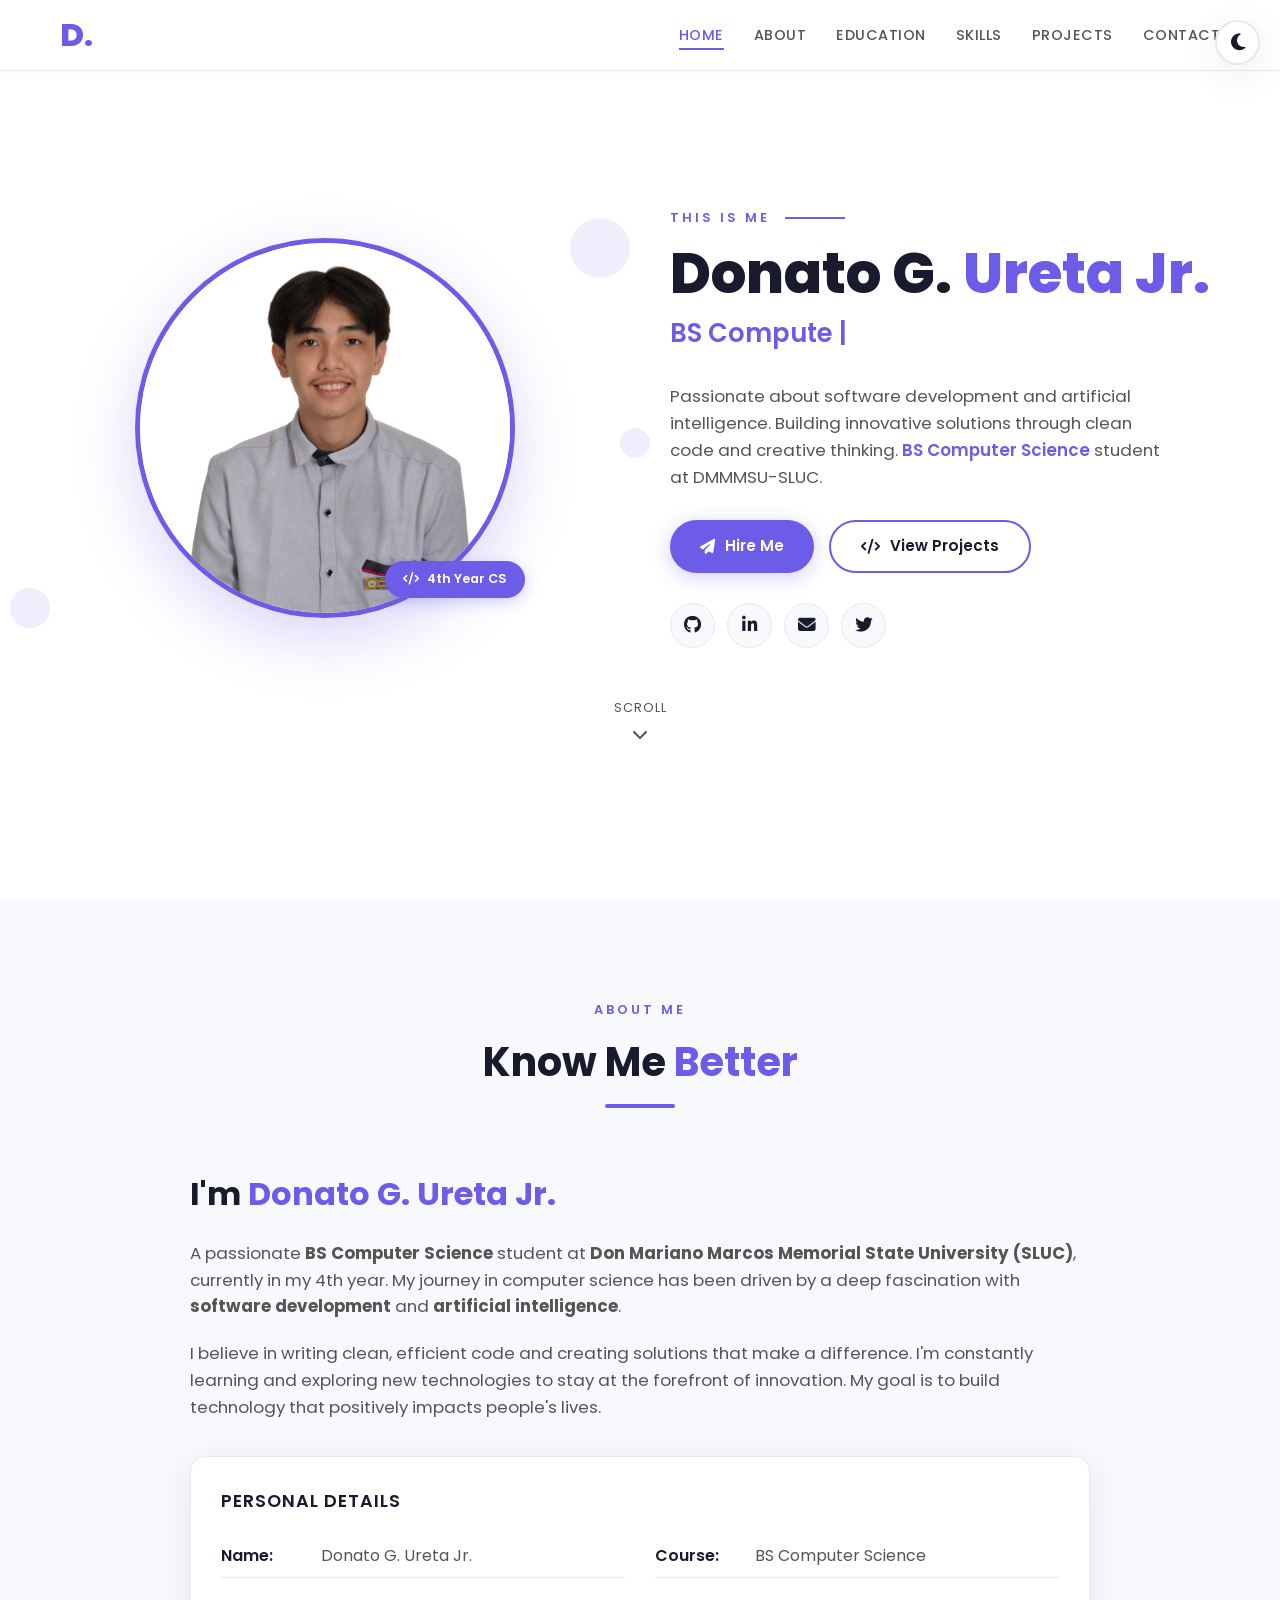
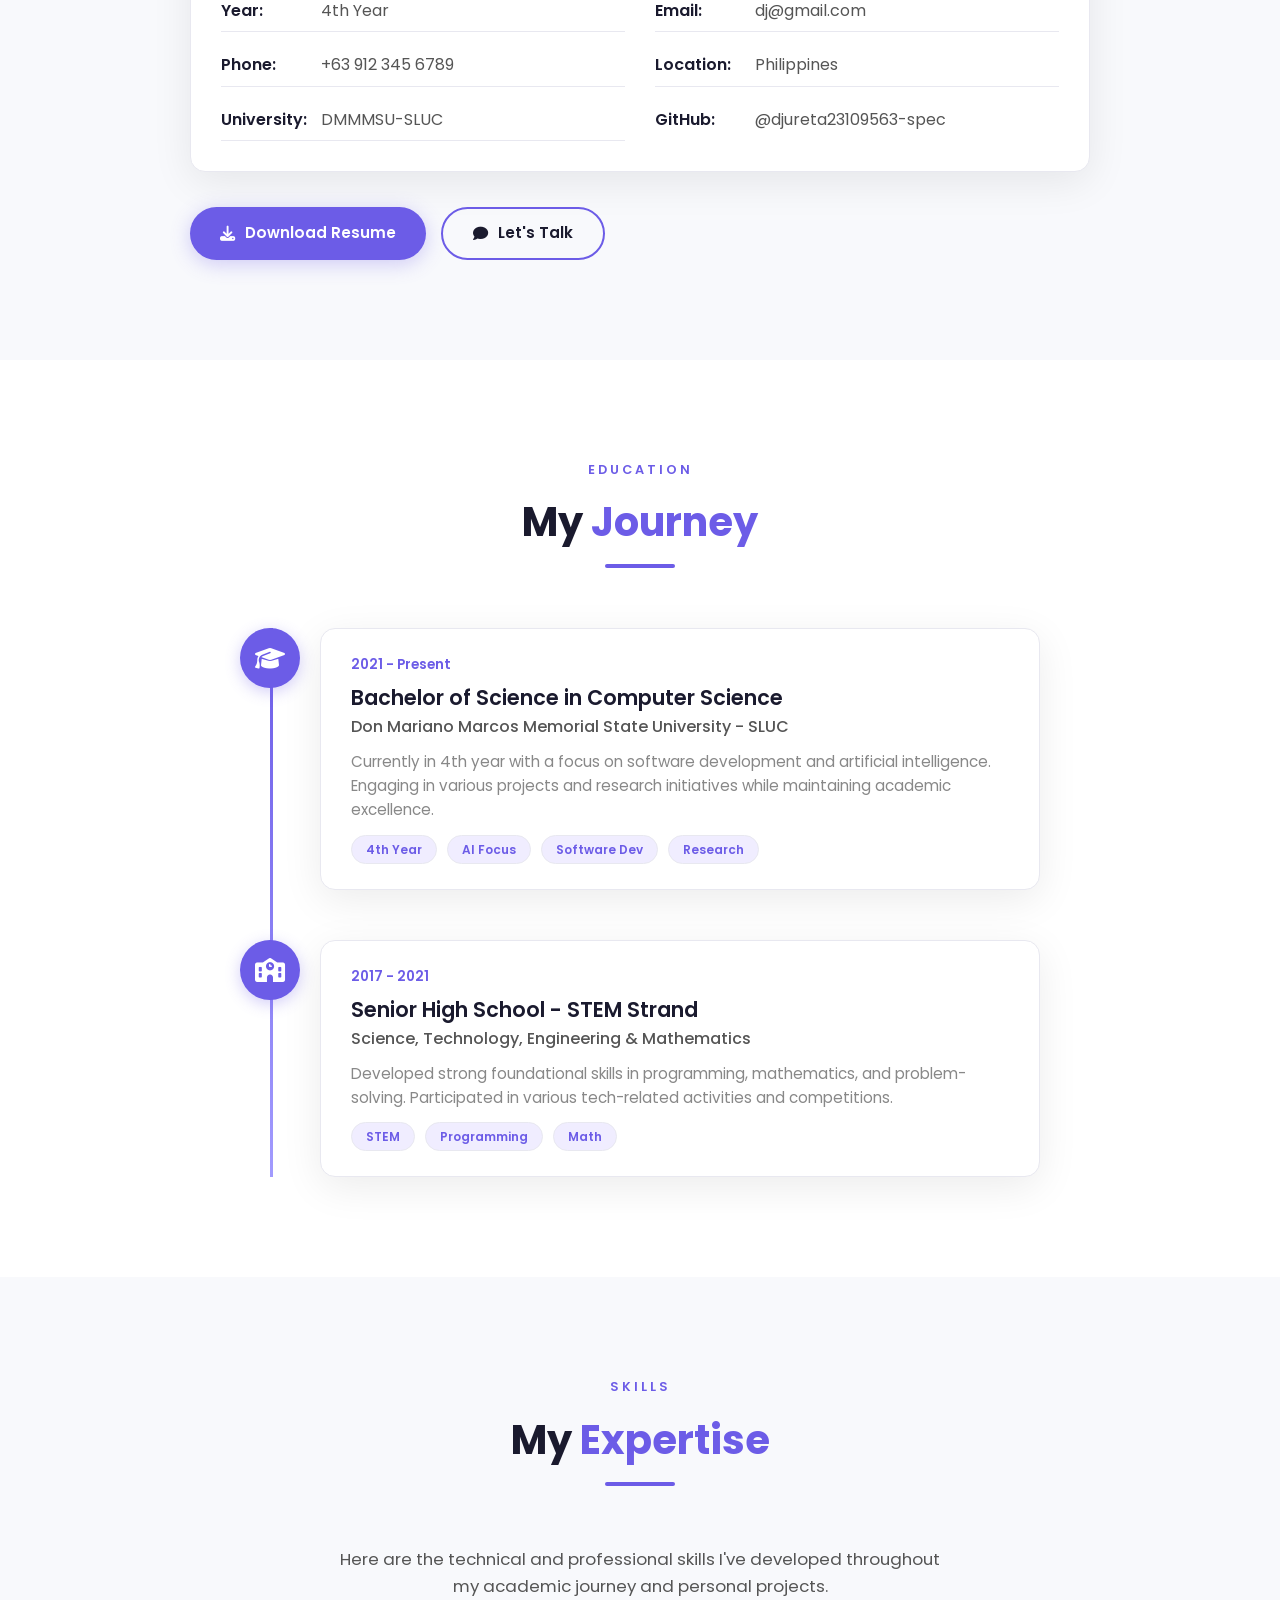
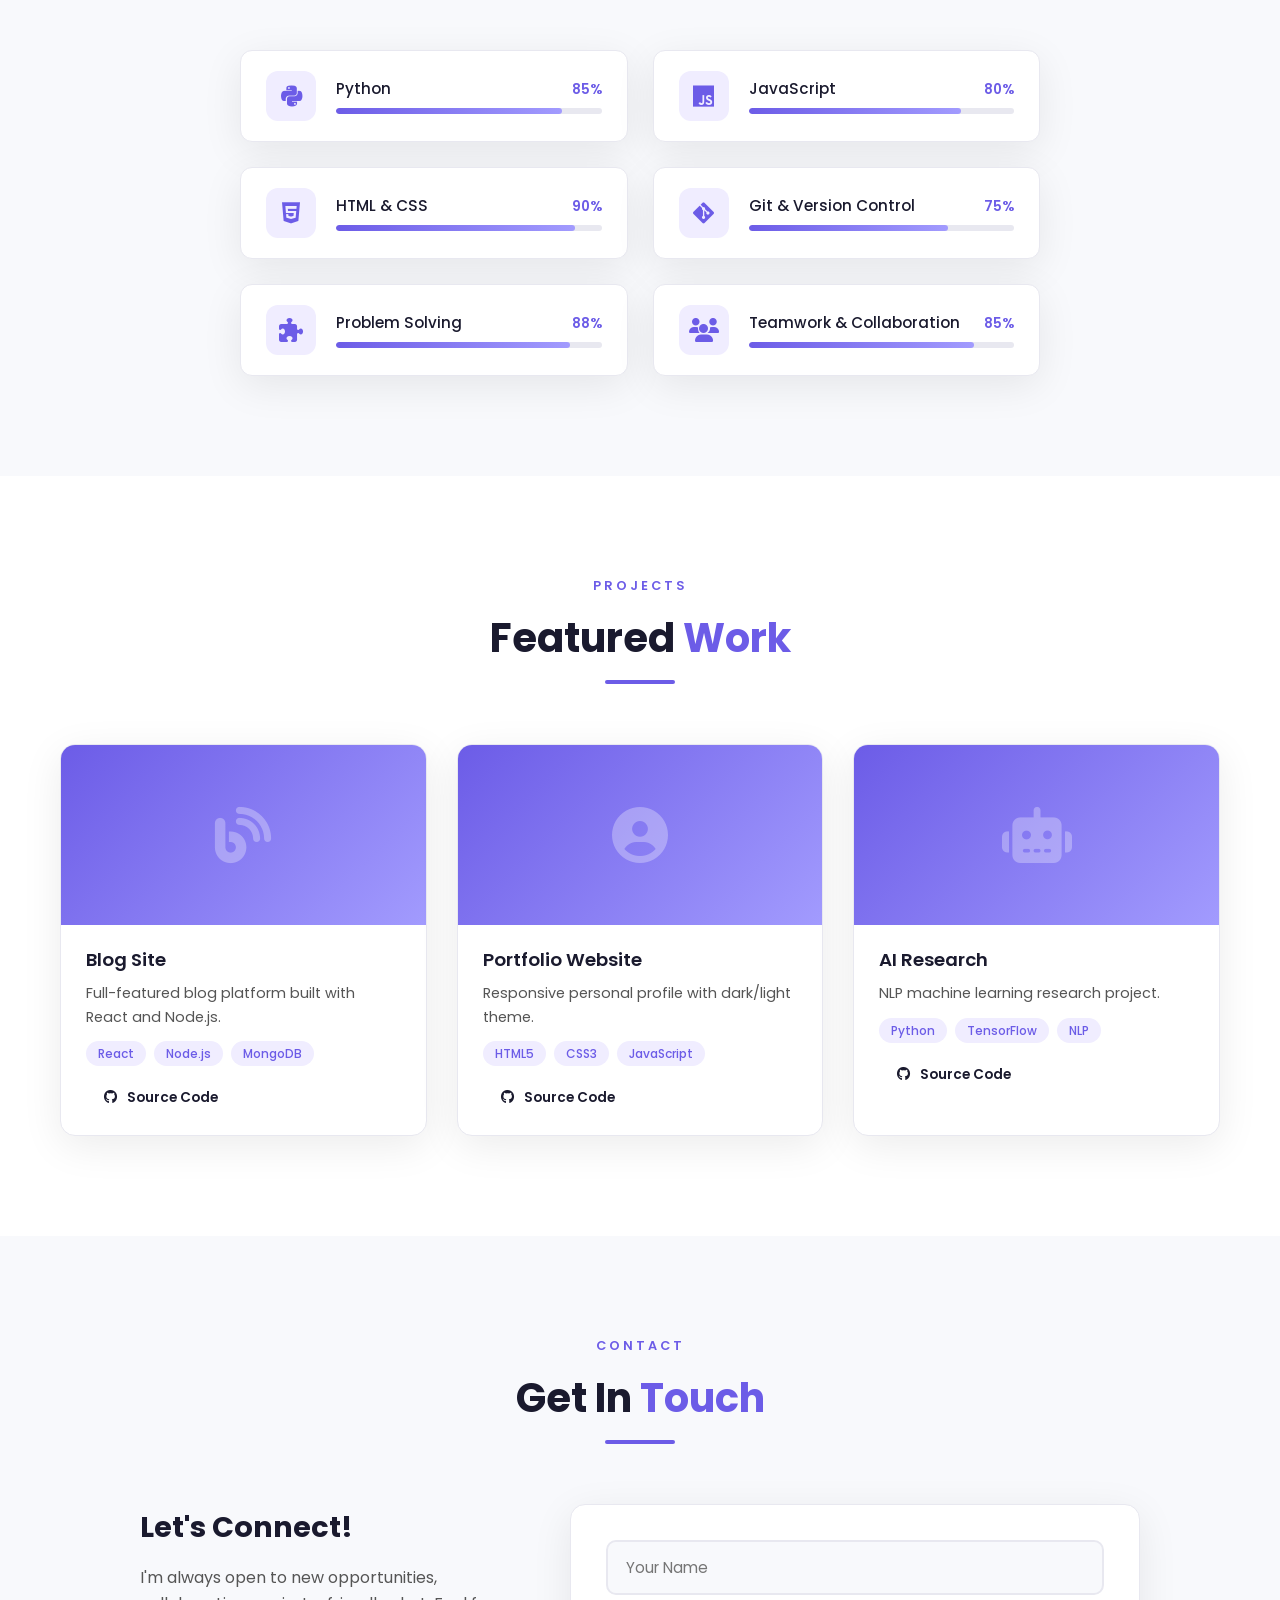
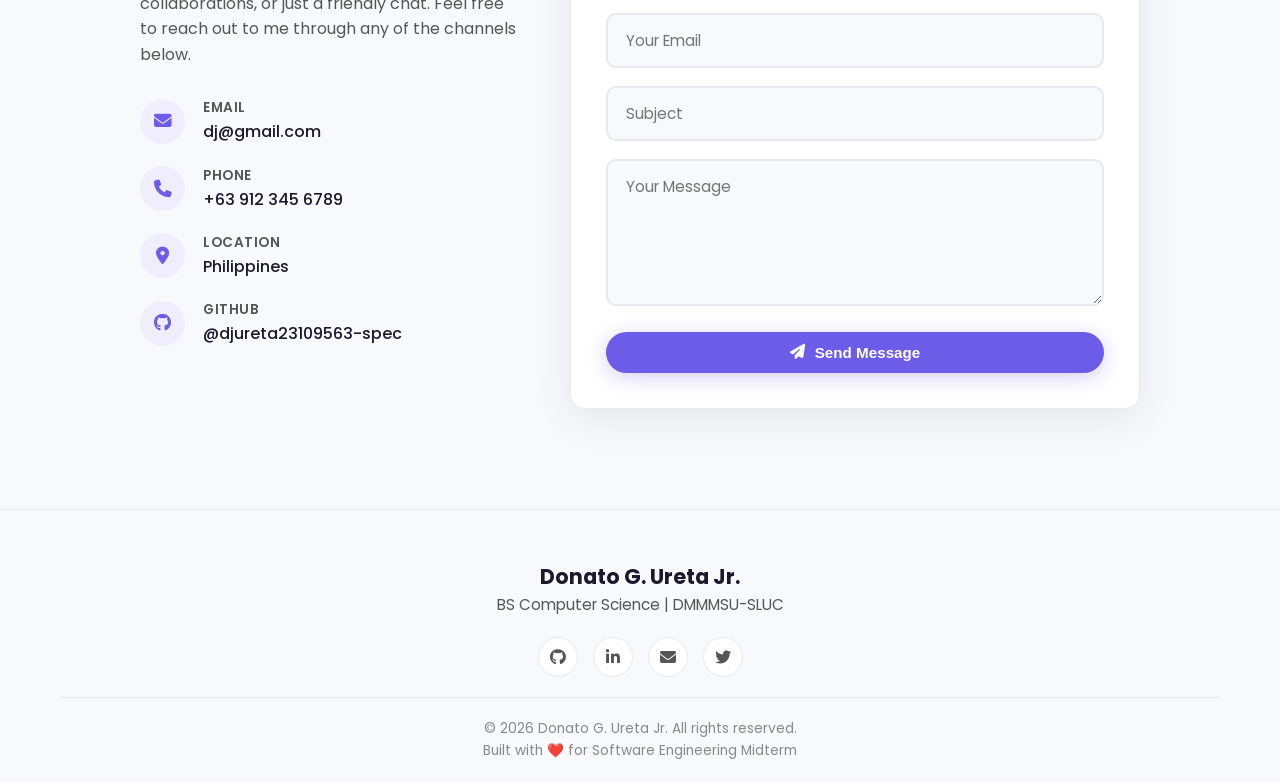
==== index.html @ 5eb3ca49 "Complete personal profile website with all files" ====
<!DOCTYPE html>
<html lang="en">
<head>
    <meta charset="UTF-8" />
    <meta name="viewport" content="width=device-width, initial-scale=1.0" />
    <title>Donato G. Ureta Jr. | Portfolio</title>
    
    <!-- Google Fonts -->
    <link href="https://fonts.googleapis.com/css2?family=Poppins:wght@300;400;500;600;700;800;900&family=Inter:wght@400;500;600;700&display=swap" rel="stylesheet" />
    
    <!-- Font Awesome Icons -->
    <link rel="stylesheet" href="https://cdnjs.cloudflare.com/ajax/libs/font-awesome/6.4.0/css/all.min.css" />
    
    <!-- Custom CSS -->
    <link rel="stylesheet" href="css/style.css" />
</head>
<body>
    <!-- ========== Theme Toggle ========== -->
    <div class="theme-toggle" id="themeToggle" aria-label="Toggle Theme">
        <i class="fas fa-moon"></i>
    </div>

    <!-- ========== Navigation ========== -->
    <nav class="navbar" id="navbar">
        <div class="nav-container">
            <div class="nav-logo">
                <a href="#home">D<span>.</span></a>
            </div>
            <ul class="nav-menu" id="navMenu">
                <li><a href="#home" class="nav-link active">Home</a></li>
                <li><a href="#about" class="nav-link">About</a></li>
                <li><a href="#education" class="nav-link">Education</a></li>
                <li><a href="#skills" class="nav-link">Skills</a></li>
                <li><a href="#projects" class="nav-link">Projects</a></li>
                <li><a href="#contact" class="nav-link">Contact</a></li>
            </ul>
            <div class="hamburger" id="hamburger">
                <span></span>
                <span></span>
                <span></span>
            </div>
        </div>
    </nav>

    <!-- ========== HOME SECTION ========== -->
    <section id="home" class="home">
        <div class="home-container">
            <div class="home-content">
                <!-- Left Side - Image -->
                <div class="home-image-wrapper">
                    <div class="home-image">
                        <div class="image-frame">
                            <div class="image-border">
                                <img src="images/profile-placeholder.jpg" alt="Donato G. Ureta Jr." />
                            </div>
                            <div class="image-badge">
                                <i class="fas fa-code"></i> 4th Year CS
                            </div>
                        </div>
                        <div class="floating-shapes">
                            <span class="shape shape-1"></span>
                            <span class="shape shape-2"></span>
                            <span class="shape shape-3"></span>
                        </div>
                    </div>
                </div>

                <!-- Right Side - Content -->
                <div class="home-text">
                    <div class="home-greeting">
                        <span class="greeting-label">THIS IS ME</span>
                        <span class="greeting-line"></span>
                    </div>
                    <h1 class="home-name">Donato G. <span>Ureta Jr.</span></h1>
                    <div class="home-title-wrapper">
                        <h2 class="home-title">
                            <span class="typed-text" id="typedText"></span>
                            <span class="cursor">|</span>
                        </h2>
                    </div>
                    <p class="home-description">
                        Passionate about software development and artificial intelligence. 
                        Building innovative solutions through clean code and creative thinking.
                        <span class="highlight-text">BS Computer Science</span> student at DMMMSU-SLUC.
                    </p>
                    <div class="home-buttons">
                        <a href="#contact" class="btn btn-primary">
                            <i class="fas fa-paper-plane"></i> Hire Me
                        </a>
                        <a href="#projects" class="btn btn-secondary">
                            <i class="fas fa-code"></i> View Projects
                        </a>
                    </div>
                    <div class="home-social">
                        <a href="https://github.com/djureta23109563-spec" target="_blank" class="social-link" aria-label="GitHub">
                            <i class="fab fa-github"></i>
                        </a>
                        <a href="https://github.com/djureta23109563-spec/react-blog" target="_blank" class="social-link" aria-label="LinkedIn">
                            <i class="fab fa-linkedin-in"></i>
                        </a>
                        <a href="mailto:dj@gmail.com" class="social-link" aria-label="Email">
                            <i class="fas fa-envelope"></i>
                        </a>
                        <a href="#" class="social-link" aria-label="Twitter">
                            <i class="fab fa-twitter"></i>
                        </a>
                    </div>
                </div>
            </div>
        </div>
        <div class="home-scroll">
            <a href="#about" class="scroll-down">
                <span>Scroll</span>
                <i class="fas fa-chevron-down"></i>
            </a>
        </div>
    </section>

    <!-- ========== ABOUT SECTION ========== -->
    <section id="about" class="about">
        <div class="container">
            <div class="section-header">
                <span class="section-subtitle">ABOUT ME</span>
                <h2 class="section-title">Know Me <span>Better</span></h2>
                <div class="section-line"></div>
            </div>
            <div class="about-content">
                <div class="about-text">
                    <h3>I'm <span>Donato G. Ureta Jr.</span></h3>
                    <p>
                        A passionate <strong>BS Computer Science</strong> student at 
                        <strong>Don Mariano Marcos Memorial State University (SLUC)</strong>, 
                        currently in my 4th year. My journey in computer science has been driven 
                        by a deep fascination with <strong>software development</strong> and 
                        <strong>artificial intelligence</strong>.
                    </p>
                    <p>
                        I believe in writing clean, efficient code and creating solutions that 
                        make a difference. I'm constantly learning and exploring new technologies 
                        to stay at the forefront of innovation. My goal is to build technology 
                        that positively impacts people's lives.
                    </p>
                    
                    <div class="about-details">
                        <h4>Personal Details</h4>
                        <div class="details-grid">
                            <div class="detail-item">
                                <span class="detail-label">Name:</span>
                                <span class="detail-value">Donato G. Ureta Jr.</span>
                            </div>
                            <div class="detail-item">
                                <span class="detail-label">Course:</span>
                                <span class="detail-value">BS Computer Science</span>
                            </div>
                            <div class="detail-item">
                                <span class="detail-label">Year:</span>
                                <span class="detail-value">4th Year</span>
                            </div>
                            <div class="detail-item">
                                <span class="detail-label">Email:</span>
                                <span class="detail-value">dj@gmail.com</span>
                            </div>
                            <div class="detail-item">
                                <span class="detail-label">Phone:</span>
                                <span class="detail-value">+63 912 345 6789</span>
                            </div>
                            <div class="detail-item">
                                <span class="detail-label">Location:</span>
                                <span class="detail-value">Philippines</span>
                            </div>
                            <div class="detail-item">
                                <span class="detail-label">University:</span>
                                <span class="detail-value">DMMMSU-SLUC</span>
                            </div>
                            <div class="detail-item">
                                <span class="detail-label">GitHub:</span>
                                <span class="detail-value">@djureta23109563-spec</span>
                            </div>
                        </div>
                    </div>
                    
                    <div class="about-cta">
                        <a href="#" class="btn btn-primary" download>
                            <i class="fas fa-download"></i> Download Resume
                        </a>
                        <a href="#contact" class="btn btn-secondary">
                            <i class="fas fa-comment"></i> Let's Talk
                        </a>
                    </div>
                </div>
            </div>
        </div>
    </section>

    <!-- ========== EDUCATION SECTION ========== -->
    <section id="education" class="education">
        <div class="container">
            <div class="section-header">
                <span class="section-subtitle">EDUCATION</span>
                <h2 class="section-title">My <span>Journey</span></h2>
                <div class="section-line"></div>
            </div>
            <div class="education-timeline">
                <div class="timeline-item">
                    <div class="timeline-icon">
                        <i class="fas fa-graduation-cap"></i>
                    </div>
                    <div class="timeline-content">
                        <div class="timeline-date">2021 - Present</div>
                        <h3>Bachelor of Science in Computer Science</h3>
                        <h4>Don Mariano Marcos Memorial State University - SLUC</h4>
                        <p>
                            Currently in 4th year with a focus on software development and 
                            artificial intelligence. Engaging in various projects and research 
                            initiatives while maintaining academic excellence.
                        </p>
                        <div class="timeline-tags">
                            <span class="tag">4th Year</span>
                            <span class="tag">AI Focus</span>
                            <span class="tag">Software Dev</span>
                            <span class="tag">Research</span>
                        </div>
                    </div>
                </div>
                <div class="timeline-item">
                    <div class="timeline-icon">
                        <i class="fas fa-school"></i>
                    </div>
                    <div class="timeline-content">
                        <div class="timeline-date">2017 - 2021</div>
                        <h3>Senior High School - STEM Strand</h3>
                        <h4>Science, Technology, Engineering & Mathematics</h4>
                        <p>
                            Developed strong foundational skills in programming, mathematics, 
                            and problem-solving. Participated in various tech-related activities 
                            and competitions.
                        </p>
                        <div class="timeline-tags">
                            <span class="tag">STEM</span>
                            <span class="tag">Programming</span>
                            <span class="tag">Math</span>
                        </div>
                    </div>
                </div>
            </div>
        </div>
    </section>

    <!-- ========== SKILLS SECTION ========== -->
    <section id="skills" class="skills">
        <div class="container">
            <div class="section-header">
                <span class="section-subtitle">SKILLS</span>
                <h2 class="section-title">My <span>Expertise</span></h2>
                <div class="section-line"></div>
            </div>
            <div class="skills-content">
                <div class="skills-text">
                    <p>
                        Here are the technical and professional skills I've developed 
                        throughout my academic journey and personal projects.
                    </p>
                </div>
                <div class="skills-grid">
                    <div class="skill-card">
                        <div class="skill-icon"><i class="fab fa-python"></i></div>
                        <div class="skill-info">
                            <div class="skill-header">
                                <h4>Python</h4>
                                <span class="skill-percent">85%</span>
                            </div>
                            <div class="skill-bar"><div class="skill-progress" data-width="85"></div></div>
                        </div>
                    </div>
                    <div class="skill-card">
                        <div class="skill-icon"><i class="fab fa-js"></i></div>
                        <div class="skill-info">
                            <div class="skill-header">
                                <h4>JavaScript</h4>
                                <span class="skill-percent">80%</span>
                            </div>
                            <div class="skill-bar"><div class="skill-progress" data-width="80"></div></div>
                        </div>
                    </div>
                    <div class="skill-card">
                        <div class="skill-icon"><i class="fab fa-html5"></i></div>
                        <div class="skill-info">
                            <div class="skill-header">
                                <h4>HTML & CSS</h4>
                                <span class="skill-percent">90%</span>
                            </div>
                            <div class="skill-bar"><div class="skill-progress" data-width="90"></div></div>
                        </div>
                    </div>
                    <div class="skill-card">
                        <div class="skill-icon"><i class="fab fa-git-alt"></i></div>
                        <div class="skill-info">
                            <div class="skill-header">
                                <h4>Git & Version Control</h4>
                                <span class="skill-percent">75%</span>
                            </div>
                            <div class="skill-bar"><div class="skill-progress" data-width="75"></div></div>
                        </div>
                    </div>
                    <div class="skill-card">
                        <div class="skill-icon"><i class="fas fa-puzzle-piece"></i></div>
                        <div class="skill-info">
                            <div class="skill-header">
                                <h4>Problem Solving</h4>
                                <span class="skill-percent">88%</span>
                            </div>
                            <div class="skill-bar"><div class="skill-progress" data-width="88"></div></div>
                        </div>
                    </div>
                    <div class="skill-card">
                        <div class="skill-icon"><i class="fas fa-users"></i></div>
                        <div class="skill-info">
                            <div class="skill-header">
                                <h4>Teamwork & Collaboration</h4>
                                <span class="skill-percent">85%</span>
                            </div>
                            <div class="skill-bar"><div class="skill-progress" data-width="85"></div></div>
                        </div>
                    </div>
                </div>
            </div>
        </div>
    </section>

    <!-- ========== PROJECTS SECTION ========== -->
    <section id="projects" class="projects">
        <div class="container">
            <div class="section-header">
                <span class="section-subtitle">PROJECTS</span>
                <h2 class="section-title">Featured <span>Work</span></h2>
                <div class="section-line"></div>
            </div>
            <div class="projects-grid">
                <div class="project-card">
                    <div class="project-image">
                        <i class="fas fa-blog"></i>
                        <div class="project-overlay">
                            <a href="https://github.com/djureta23109563-spec/react-blog" target="_blank" class="project-link">
                                <i class="fas fa-external-link-alt"></i>
                            </a>
                        </div>
                    </div>
                    <div class="project-content">
                        <h3>Blog Site</h3>
                        <p>Full-featured blog platform built with React and Node.js.</p>
                        <div class="project-tech">
                            <span>React</span><span>Node.js</span><span>MongoDB</span>
                        </div>
                        <a href="https://github.com/djureta23109563-spec/react-blog" target="_blank" class="btn btn-small">
                            <i class="fab fa-github"></i> Source Code
                        </a>
                    </div>
                </div>

                <div class="project-card">
                    <div class="project-image">
                        <i class="fas fa-user-circle"></i>
                        <div class="project-overlay">
                            <a href="#" class="project-link"><i class="fas fa-external-link-alt"></i></a>
                        </div>
                    </div>
                    <div class="project-content">
                        <h3>Portfolio Website</h3>
                        <p>Responsive personal profile with dark/light theme.</p>
                        <div class="project-tech">
                            <span>HTML5</span><span>CSS3</span><span>JavaScript</span>
                        </div>
                        <a href="#" class="btn btn-small">
                            <i class="fab fa-github"></i> Source Code
                        </a>
                    </div>
                </div>

                <div class="project-card">
                    <div class="project-image">
                        <i class="fas fa-robot"></i>
                        <div class="project-overlay">
                            <a href="#" class="project-link"><i class="fas fa-external-link-alt"></i></a>
                        </div>
                    </div>
                    <div class="project-content">
                        <h3>AI Research</h3>
                        <p>NLP machine learning research project.</p>
                        <div class="project-tech">
                            <span>Python</span><span>TensorFlow</span><span>NLP</span>
                        </div>
                        <a href="#" class="btn btn-small">
                            <i class="fab fa-github"></i> Source Code
                        </a>
                    </div>
                </div>
            </div>
        </div>
    </section>

    <!-- ========== CONTACT SECTION ========== -->
    <section id="contact" class="contact">
        <div class="container">
            <div class="section-header">
                <span class="section-subtitle">CONTACT</span>
                <h2 class="section-title">Get In <span>Touch</span></h2>
                <div class="section-line"></div>
            </div>
            <div class="contact-content">
                <div class="contact-info">
                    <h3>Let's Connect!</h3>
                    <p>
                        I'm always open to new opportunities, collaborations, or 
                        just a friendly chat. Feel free to reach out to me through 
                        any of the channels below.
                    </p>
                    <div class="contact-details">
                        <div class="contact-item">
                            <div class="contact-icon"><i class="fas fa-envelope"></i></div>
                            <div>
                                <h4>Email</h4>
                                <a href="mailto:dj@gmail.com">dj@gmail.com</a>
                            </div>
                        </div>
                        <div class="contact-item">
                            <div class="contact-icon"><i class="fas fa-phone"></i></div>
                            <div>
                                <h4>Phone</h4>
                                <a href="tel:+639123456789">+63 912 345 6789</a>
                            </div>
                        </div>
                        <div class="contact-item">
                            <div class="contact-icon"><i class="fas fa-map-marker-alt"></i></div>
                            <div>
                                <h4>Location</h4>
                                <span>Philippines</span>
                            </div>
                        </div>
                        <div class="contact-item">
                            <div class="contact-icon"><i class="fab fa-github"></i></div>
                            <div>
                                <h4>GitHub</h4>
                                <a href="https://github.com/djureta23109563-spec" target="_blank">@djureta23109563-spec</a>
                            </div>
                        </div>
                    </div>
                </div>
                <div class="contact-form-wrapper">
                    <form id="contactForm" class="contact-form">
                        <div class="form-group">
                            <input type="text" id="name" placeholder="Your Name" required />
                            <span class="error-message" id="nameError"></span>
                        </div>
                        <div class="form-group">
                            <input type="email" id="email" placeholder="Your Email" required />
                            <span class="error-message" id="emailError"></span>
                        </div>
                        <div class="form-group">
                            <input type="text" id="subject" placeholder="Subject" required />
                            <span class="error-message" id="subjectError"></span>
                        </div>
                        <div class="form-group">
                            <textarea id="message" rows="5" placeholder="Your Message" required></textarea>
                            <span class="error-message" id="messageError"></span>
                        </div>
                        <button type="submit" class="btn btn-primary btn-submit">
                            <i class="fas fa-paper-plane"></i> Send Message
                        </button>
                    </form>
                </div>
            </div>
        </div>
    </section>

    <!-- ========== FOOTER ========== -->
    <footer class="footer">
        <div class="container">
            <div class="footer-content">
                <div class="footer-text">
                    <h3>Donato G. Ureta Jr.</h3>
                    <p>BS Computer Science | DMMMSU-SLUC</p>
                </div>
                <div class="footer-social">
                    <a href="https://github.com/djureta23109563-spec" target="_blank"><i class="fab fa-github"></i></a>
                    <a href="https://github.com/djureta23109563-spec/react-blog" target="_blank"><i class="fab fa-linkedin-in"></i></a>
                    <a href="mailto:dj@gmail.com"><i class="fas fa-envelope"></i></a>
                    <a href="#"><i class="fab fa-twitter"></i></a>
                </div>
                <div class="footer-bottom">
                    <p>&copy; 2026 Donato G. Ureta Jr. All rights reserved.</p>
                    <p>Built with ❤️ for Software Engineering Midterm</p>
                </div>
            </div>
        </div>
    </footer>

    <!-- Custom JavaScript -->
    <script src="js/script.js"></script>
</body>
</html>
---- css/style.css ----
/* ===== IMPORTS & RESETS ===== */
@import url('https://fonts.googleapis.com/css2?family=Poppins:wght@300;400;500;600;700;800;900&family=Inter:wght@400;500;600;700&display=swap');

* {
    margin: 0;
    padding: 0;
    box-sizing: border-box;
    scroll-behavior: smooth;
}

:root {
    /* Light Theme */
    --bg-primary: #ffffff;
    --bg-secondary: #f8f9fc;
    --bg-card: #ffffff;
    --text-primary: #1a1a2e;
    --text-secondary: #555555;
    --text-muted: #888888;
    --accent-color: #6c5ce7;
    --accent-hover: #5a4bd1;
    --accent-light: #f0edff;
    --shadow: 0 10px 40px rgba(0, 0, 0, 0.08);
    --shadow-hover: 0 20px 60px rgba(0, 0, 0, 0.12);
    --border-color: #e8e8f0;
    --nav-bg: rgba(255, 255, 255, 0.97);
    --gradient-start: #6c5ce7;
    --gradient-end: #a29bfe;
}

[data-theme="dark"] {
    --bg-primary: #0a0a1a;
    --bg-secondary: #12122a;
    --bg-card: #1a1a3e;
    --text-primary: #e8e8f0;
    --text-secondary: #b0b0c0;
    --text-muted: #8888aa;
    --accent-light: #1a1a4a;
    --shadow: 0 10px 40px rgba(0, 0, 0, 0.4);
    --shadow-hover: 0 20px 60px rgba(0, 0, 0, 0.5);
    --border-color: #2a2a4a;
    --nav-bg: rgba(10, 10, 26, 0.97);
}

/* ===== SCROLLBAR ===== */
::-webkit-scrollbar { width: 10px; }
::-webkit-scrollbar-track { background: var(--bg-secondary); }
::-webkit-scrollbar-thumb { background: var(--accent-color); border-radius: 5px; }
::-webkit-scrollbar-thumb:hover { background: var(--accent-hover); }

/* ===== BASE ===== */
html { font-size: 16px; }

body {
    font-family: 'Poppins', sans-serif;
    background: var(--bg-primary);
    color: var(--text-primary);
    line-height: 1.6;
    transition: background 0.3s ease, color 0.3s ease;
    overflow-x: hidden;
}

a { text-decoration: none; color: inherit; }
ul { list-style: none; }

.container {
    max-width: 1200px;
    margin: 0 auto;
    padding: 0 20px;
}

/* ===== THEME TOGGLE ===== */
.theme-toggle {
    position: fixed;
    top: 20px;
    right: 20px;
    z-index: 1000;
    background: var(--bg-card);
    color: var(--text-primary);
    width: 45px;
    height: 45px;
    border-radius: 50%;
    display: flex;
    align-items: center;
    justify-content: center;
    cursor: pointer;
    box-shadow: var(--shadow);
    font-size: 1.2rem;
    border: 2px solid var(--border-color);
    transition: all 0.3s ease;
}
.theme-toggle:hover { transform: rotate(30deg) scale(1.1); }

/* ===== BUTTONS ===== */
.btn {
    display: inline-flex;
    align-items: center;
    gap: 10px;
    padding: 12px 30px;
    border-radius: 50px;
    font-weight: 600;
    transition: all 0.3s ease;
    cursor: pointer;
    border: none;
    font-size: 0.95rem;
}

.btn-primary {
    background: var(--accent-color);
    color: #fff;
    box-shadow: 0 4px 20px rgba(108, 92, 231, 0.3);
}
.btn-primary:hover {
    background: var(--accent-hover);
    transform: translateY(-3px);
    box-shadow: 0 8px 30px rgba(108, 92, 231, 0.4);
}

.btn-secondary {
    background: transparent;
    color: var(--text-primary);
    border: 2px solid var(--accent-color);
}
.btn-secondary:hover {
    background: var(--accent-color);
    color: #fff;
    transform: translateY(-3px);
}

.btn-small { padding: 6px 18px; font-size: 0.85rem; }
.btn-submit { width: 100%; justify-content: center; }

/* ===== NAVIGATION ===== */
.navbar {
    position: fixed;
    top: 0;
    left: 0;
    width: 100%;
    z-index: 999;
    background: var(--nav-bg);
    backdrop-filter: blur(10px);
    border-bottom: 1px solid var(--border-color);
    transition: all 0.3s ease;
}

.nav-container {
    max-width: 1200px;
    margin: 0 auto;
    padding: 0 20px;
    display: flex;
    justify-content: space-between;
    align-items: center;
    height: 70px;
}

.nav-logo a {
    font-size: 2rem;
    font-weight: 800;
    color: var(--accent-color);
}
.nav-logo a span { color: var(--accent-color); }

.nav-menu {
    display: flex;
    gap: 30px;
    align-items: center;
}

.nav-link {
    font-size: 0.9rem;
    font-weight: 500;
    color: var(--text-secondary);
    transition: all 0.3s ease;
    position: relative;
    text-transform: uppercase;
    letter-spacing: 0.5px;
}
.nav-link::after {
    content: '';
    position: absolute;
    bottom: -5px;
    left: 0;
    width: 0;
    height: 2px;
    background: var(--accent-color);
    transition: width 0.3s ease;
}
.nav-link:hover { color: var(--accent-color); }
.nav-link:hover::after { width: 100%; }
.nav-link.active { color: var(--accent-color); }
.nav-link.active::after { width: 100%; }

.hamburger {
    display: none;
    flex-direction: column;
    gap: 5px;
    cursor: pointer;
}
.hamburger span {
    width: 25px;
    height: 3px;
    background: var(--text-primary);
    border-radius: 3px;
    transition: all 0.3s ease;
}
.hamburger.active span:nth-child(1) { transform: rotate(45deg) translate(5px, 5px); }
.hamburger.active span:nth-child(2) { opacity: 0; }
.hamburger.active span:nth-child(3) { transform: rotate(-45deg) translate(5px, -5px); }

/* ===== HOME SECTION ===== */
.home {
    min-height: 100vh;
    display: flex;
    flex-direction: column;
    justify-content: center;
    align-items: center;
    padding: 100px 20px 50px;
    background: var(--bg-primary);
    position: relative;
}

.home-container {
    max-width: 1200px;
    width: 100%;
}

.home-content {
    display: grid;
    grid-template-columns: 1fr 1fr;
    gap: 60px;
    align-items: center;
}

/* Home Image */
.home-image-wrapper {
    display: flex;
    justify-content: center;
    align-items: center;
    position: relative;
}

.image-frame {
    position: relative;
    width: 380px;
    height: 380px;
}

.image-border {
    width: 100%;
    height: 100%;
    border-radius: 50%;
    overflow: hidden;
    border: 5px solid var(--accent-color);
    box-shadow: 0 20px 60px rgba(108, 92, 231, 0.25);
    position: relative;
}
.image-border img {
    width: 100%;
    height: 100%;
    object-fit: cover;
}

.image-badge {
    position: absolute;
    bottom: 20px;
    right: -10px;
    background: var(--accent-color);
    color: #fff;
    padding: 8px 18px;
    border-radius: 50px;
    font-size: 0.8rem;
    font-weight: 600;
    box-shadow: 0 4px 15px rgba(108, 92, 231, 0.3);
    display: flex;
    align-items: center;
    gap: 8px;
}

/* Floating Shapes */
.floating-shapes {
    position: absolute;
    top: 0;
    left: 0;
    width: 100%;
    height: 100%;
    pointer-events: none;
}
.shape {
    position: absolute;
    border-radius: 50%;
    background: var(--accent-color);
    opacity: 0.1;
}
.shape-1 {
    width: 60px;
    height: 60px;
    top: -20px;
    right: -20px;
    animation: float 6s ease-in-out infinite;
}
.shape-2 {
    width: 40px;
    height: 40px;
    bottom: -10px;
    left: -30px;
    animation: float 8s ease-in-out infinite reverse;
}
.shape-3 {
    width: 30px;
    height: 30px;
    top: 50%;
    right: -40px;
    animation: float 7s ease-in-out infinite;
}

/* Home Text */
.home-text {
    animation: fadeInUp 1s ease;
}

.home-greeting {
    display: flex;
    align-items: center;
    gap: 15px;
    margin-bottom: 15px;
}

.greeting-label {
    font-size: 0.8rem;
    font-weight: 600;
    color: var(--accent-color);
    text-transform: uppercase;
    letter-spacing: 3px;
}

.greeting-line {
    flex: 1;
    max-width: 60px;
    height: 2px;
    background: var(--accent-color);
}

.home-name {
    font-size: 3.5rem;
    font-weight: 800;
    color: var(--text-primary);
    margin-bottom: 8px;
    line-height: 1.1;
}
.home-name span { color: var(--accent-color); }

.home-title-wrapper {
    margin-bottom: 20px;
    min-height: 50px;
}

.home-title {
    font-size: 1.6rem;
    font-weight: 600;
    color: var(--accent-color);
}
.typed-text { display: inline-block; }
.cursor {
    display: inline-block;
    animation: blink 1s step-end infinite;
}

.home-description {
    font-size: 1.05rem;
    color: var(--text-secondary);
    max-width: 500px;
    margin-bottom: 30px;
}
.highlight-text {
    color: var(--accent-color);
    font-weight: 600;
}

.home-buttons {
    display: flex;
    gap: 15px;
    margin-bottom: 30px;
    flex-wrap: wrap;
}

.home-social {
    display: flex;
    gap: 12px;
}

.social-link {
    width: 45px;
    height: 45px;
    border-radius: 50%;
    background: var(--bg-secondary);
    color: var(--text-primary);
    display: flex;
    align-items: center;
    justify-content: center;
    transition: all 0.3s ease;
    font-size: 1.1rem;
    border: 1px solid var(--border-color);
}
.social-link:hover {
    background: var(--accent-color);
    color: #fff;
    transform: translateY(-5px);
    border-color: var(--accent-color);
}

.home-scroll {
    margin-top: 50px;
    text-align: center;
}

.scroll-down {
    display: flex;
    flex-direction: column;
    align-items: center;
    gap: 5px;
    color: var(--text-secondary);
    font-size: 0.8rem;
    text-transform: uppercase;
    letter-spacing: 1px;
    animation: bounce 2s infinite;
}
.scroll-down i { font-size: 1rem; margin-top: 3px; }

/* ===== SECTION HEADER ===== */
.section-header {
    text-align: center;
    margin-bottom: 60px;
}

.section-subtitle {
    font-size: 0.8rem;
    font-weight: 600;
    color: var(--accent-color);
    text-transform: uppercase;
    letter-spacing: 3px;
    display: block;
    margin-bottom: 10px;
}

.section-title {
    font-size: 2.5rem;
    font-weight: 700;
    color: var(--text-primary);
    margin-bottom: 10px;
}
.section-title span { color: var(--accent-color); }

.section-line {
    width: 70px;
    height: 4px;
    background: var(--accent-color);
    margin: 0 auto;
    border-radius: 2px;
}

/* ===== ABOUT SECTION ===== */
.about {
    padding: 100px 0;
    background: var(--bg-secondary);
}

.about-content { max-width: 900px; margin: 0 auto; }

.about-text h3 {
    font-size: 2rem;
    font-weight: 700;
    color: var(--text-primary);
    margin-bottom: 20px;
}
.about-text h3 span { color: var(--accent-color); }
.about-text p {
    color: var(--text-secondary);
    margin-bottom: 20px;
    font-size: 1.05rem;
}

.about-details {
    margin: 35px 0;
    background: var(--bg-card);
    padding: 30px;
    border-radius: 15px;
    box-shadow: var(--shadow);
    border: 1px solid var(--border-color);
}
.about-details h4 {
    font-size: 1.1rem;
    font-weight: 600;
    color: var(--text-primary);
    margin-bottom: 20px;
    text-transform: uppercase;
    letter-spacing: 1px;
}

.details-grid {
    display: grid;
    grid-template-columns: repeat(2, 1fr);
    gap: 12px 30px;
}

.detail-item {
    display: flex;
    align-items: center;
    gap: 10px;
    padding: 8px 0;
    border-bottom: 1px solid var(--border-color);
}
.detail-item:last-child { border-bottom: none; }

.detail-label {
    font-weight: 600;
    color: var(--text-primary);
    min-width: 90px;
}
.detail-value { color: var(--text-secondary); }

.about-cta {
    display: flex;
    gap: 15px;
    flex-wrap: wrap;
    margin-top: 10px;
}

/* ===== EDUCATION SECTION ===== */
.education {
    padding: 100px 0;
    background: var(--bg-primary);
}

.education-timeline {
    position: relative;
    max-width: 800px;
    margin: 0 auto;
}
.education-timeline::before {
    content: '';
    position: absolute;
    left: 30px;
    top: 0;
    height: 100%;
    width: 3px;
    background: linear-gradient(to bottom, var(--accent-color), var(--gradient-end));
}

.timeline-item {
    position: relative;
    padding-left: 80px;
    margin-bottom: 50px;
}
.timeline-item:last-child { margin-bottom: 0; }

.timeline-icon {
    position: absolute;
    left: 0;
    top: 0;
    width: 60px;
    height: 60px;
    border-radius: 50%;
    background: var(--accent-color);
    color: #fff;
    display: flex;
    align-items: center;
    justify-content: center;
    font-size: 1.5rem;
    box-shadow: 0 4px 15px rgba(108, 92, 231, 0.3);
}

.timeline-content {
    background: var(--bg-card);
    padding: 25px 30px;
    border-radius: 15px;
    box-shadow: var(--shadow);
    border: 1px solid var(--border-color);
    transition: all 0.3s ease;
}
.timeline-content:hover {
    transform: translateX(5px);
    box-shadow: var(--shadow-hover);
}

.timeline-date {
    font-size: 0.85rem;
    font-weight: 600;
    color: var(--accent-color);
    margin-bottom: 5px;
}

.timeline-content h3 {
    font-size: 1.3rem;
    font-weight: 600;
    color: var(--text-primary);
}
.timeline-content h4 {
    font-size: 1rem;
    font-weight: 500;
    color: var(--text-secondary);
    margin-bottom: 10px;
}
.timeline-content p {
    color: var(--text-muted);
    font-size: 0.95rem;
}

.timeline-tags {
    display: flex;
    gap: 10px;
    flex-wrap: wrap;
    margin-top: 12px;
}
.tag {
    padding: 4px 14px;
    border-radius: 50px;
    background: var(--accent-light);
    color: var(--accent-color);
    font-size: 0.75rem;
    font-weight: 600;
    border: 1px solid var(--border-color);
}

/* ===== SKILLS SECTION ===== */
.skills {
    padding: 100px 0;
    background: var(--bg-secondary);
}

.skills-text {
    text-align: center;
    max-width: 600px;
    margin: 0 auto 50px;
}
.skills-text p {
    color: var(--text-secondary);
    font-size: 1.05rem;
}

.skills-grid {
    display: grid;
    grid-template-columns: repeat(2, 1fr);
    gap: 25px;
    max-width: 800px;
    margin: 0 auto;
}

.skill-card {
    background: var(--bg-card);
    padding: 20px 25px;
    border-radius: 12px;
    box-shadow: var(--shadow);
    border: 1px solid var(--border-color);
    display: flex;
    align-items: center;
    gap: 20px;
    transition: all 0.3s ease;
}
.skill-card:hover {
    transform: translateY(-3px);
    box-shadow: var(--shadow-hover);
}

.skill-icon {
    width: 50px;
    height: 50px;
    min-width: 50px;
    border-radius: 12px;
    background: var(--accent-light);
    color: var(--accent-color);
    display: flex;
    align-items: center;
    justify-content: center;
    font-size: 1.5rem;
}

.skill-info { flex: 1; }
.skill-header {
    display: flex;
    justify-content: space-between;
    align-items: center;
    margin-bottom: 6px;
}
.skill-header h4 {
    font-size: 0.95rem;
    font-weight: 500;
    color: var(--text-primary);
}
.skill-percent {
    font-size: 0.85rem;
    font-weight: 600;
    color: var(--accent-color);
}

.skill-bar {
    width: 100%;
    height: 6px;
    background: var(--border-color);
    border-radius: 3px;
    overflow: hidden;
}
.skill-progress {
    height: 100%;
    background: linear-gradient(to right, var(--gradient-start), var(--gradient-end));
    border-radius: 3px;
    width: 0;
    transition: width 1.5s ease;
}

/* ===== PROJECTS SECTION ===== */
.projects {
    padding: 100px 0;
    background: var(--bg-primary);
}

.projects-grid {
    display: grid;
    grid-template-columns: repeat(3, 1fr);
    gap: 30px;
}

.project-card {
    background: var(--bg-card);
    border-radius: 15px;
    overflow: hidden;
    box-shadow: var(--shadow);
    border: 1px solid var(--border-color);
    transition: all 0.3s ease;
}
.project-card:hover {
    transform: translateY(-5px);
    box-shadow: var(--shadow-hover);
}

.project-image {
    height: 180px;
    background: linear-gradient(135deg, var(--gradient-start), var(--gradient-end));
    display: flex;
    align-items: center;
    justify-content: center;
    font-size: 3.5rem;
    color: rgba(255, 255, 255, 0.3);
    position: relative;
}
.project-overlay {
    position: absolute;
    top: 0;
    left: 0;
    width: 100%;
    height: 100%;
    background: rgba(108, 92, 231, 0.85);
    display: flex;
    align-items: center;
    justify-content: center;
    opacity: 0;
    transition: opacity 0.3s ease;
}
.project-card:hover .project-overlay { opacity: 1; }
.project-link {
    width: 50px;
    height: 50px;
    border-radius: 50%;
    background: #fff;
    color: var(--accent-color);
    display: flex;
    align-items: center;
    justify-content: center;
    font-size: 1.2rem;
    transition: all 0.3s ease;
}
.project-link:hover { transform: scale(1.1); }

.project-content {
    padding: 20px 25px;
}
.project-content h3 {
    font-size: 1.15rem;
    font-weight: 600;
    color: var(--text-primary);
    margin-bottom: 8px;
}
.project-content p {
    font-size: 0.9rem;
    color: var(--text-secondary);
    margin-bottom: 12px;
}
.project-tech {
    display: flex;
    gap: 8px;
    flex-wrap: wrap;
    margin-bottom: 15px;
}
.project-tech span {
    padding: 3px 12px;
    border-radius: 50px;
    background: var(--accent-light);
    color: var(--accent-color);
    font-size: 0.75rem;
    font-weight: 500;
}

/* ===== CONTACT SECTION ===== */
.contact {
    padding: 100px 0;
    background: var(--bg-secondary);
}

.contact-content {
    display: grid;
    grid-template-columns: 1fr 1.5fr;
    gap: 50px;
    max-width: 1000px;
    margin: 0 auto;
}

.contact-info h3 {
    font-size: 1.8rem;
    font-weight: 700;
    color: var(--text-primary);
    margin-bottom: 15px;
}
.contact-info > p {
    color: var(--text-secondary);
    margin-bottom: 30px;
}

.contact-details {
    display: flex;
    flex-direction: column;
    gap: 20px;
}
.contact-item {
    display: flex;
    align-items: center;
    gap: 18px;
}
.contact-icon {
    width: 45px;
    height: 45px;
    min-width: 45px;
    border-radius: 50%;
    background: var(--accent-light);
    color: var(--accent-color);
    display: flex;
    align-items: center;
    justify-content: center;
    font-size: 1.1rem;
}
.contact-item h4 {
    font-size: 0.85rem;
    font-weight: 600;
    color: var(--text-secondary);
    text-transform: uppercase;
    letter-spacing: 0.5px;
}
.contact-item a, .contact-item span {
    color: var(--text-primary);
    font-weight: 500;
}
.contact-item a:hover { color: var(--accent-color); }

.contact-form-wrapper {
    background: var(--bg-card);
    padding: 35px;
    border-radius: 15px;
    box-shadow: var(--shadow);
    border: 1px solid var(--border-color);
}

.contact-form { display: flex; flex-direction: column; gap: 18px; }
.form-group { position: relative; }
.form-group input,
.form-group textarea {
    width: 100%;
    padding: 14px 18px;
    border: 2px solid var(--border-color);
    border-radius: 10px;
    background: var(--bg-secondary);
    color: var(--text-primary);
    font-family: 'Poppins', sans-serif;
    font-size: 0.95rem;
    transition: all 0.3s ease;
}
.form-group input:focus,
.form-group textarea:focus {
    outline: none;
    border-color: var(--accent-color);
    box-shadow: 0 0 0 4px rgba(108, 92, 231, 0.1);
}
.form-group textarea { resize: vertical; min-height: 120px; }

.error-message {
    color: #e74c3c;
    font-size: 0.8rem;
    margin-top: 5px;
    display: none;
}
.error-message.show { display: block; }

/* ===== FOOTER ===== */
.footer {
    background: var(--bg-secondary);
    border-top: 1px solid var(--border-color);
    padding: 50px 0 20px;
}

.footer-content {
    display: flex;
    flex-direction: column;
    align-items: center;
    gap: 20px;
}

.footer-text { text-align: center; }
.footer-text h3 {
    font-size: 1.3rem;
    font-weight: 700;
    color: var(--text-primary);
}
.footer-text p {
    color: var(--text-secondary);
    font-size: 0.95rem;
}

.footer-social {
    display: flex;
    gap: 15px;
}
.footer-social a {
    width: 40px;
    height: 40px;
    border-radius: 50%;
    background: var(--bg-card);
    color: var(--text-secondary);
    display: flex;
    align-items: center;
    justify-content: center;
    transition: all 0.3s ease;
    border: 1px solid var(--border-color);
}
.footer-social a:hover {
    background: var(--accent-color);
    color: #fff;
    transform: translateY(-3px);
}

.footer-bottom {
    text-align: center;
    padding-top: 20px;
    border-top: 1px solid var(--border-color);
    width: 100%;
}
.footer-bottom p {
    color: var(--text-muted);
    font-size: 0.85rem;
}

/* ===== ANIMATIONS ===== */
@keyframes fadeInUp {
    from { opacity: 0; transform: translateY(30px); }
    to { opacity: 1; transform: translateY(0); }
}

@keyframes wave {
    0%, 100% { transform: rotate(0deg); }
    25% { transform: rotate(15deg); }
    75% { transform: rotate(-15deg); }
}

@keyframes blink {
    0%, 100% { opacity: 1; }
    50% { opacity: 0; }
}

@keyframes float {
    0%, 100% { transform: translate(0, 0) rotate(0deg); }
    50% { transform: translate(10px, -15px) rotate(180deg); }
}

@keyframes bounce {
    0%, 100% { transform: translateY(0); }
    50% { transform: translateY(10px); }
}

/* ===== RESPONSIVE ===== */
@media (max-width: 992px) {
    .home-content { grid-template-columns: 1fr; text-align: center; gap: 40px; }
    .home-text { order: 2; }
    .home-image-wrapper { order: 1; }
    .home-description { margin: 0 auto 30px; }
    .home-buttons { justify-content: center; }
    .home-social { justify-content: center; }
    .image-frame { width: 300px; height: 300px; }
    .projects-grid { grid-template-columns: repeat(2, 1fr); }
    .contact-content { grid-template-columns: 1fr; }
}

@media (max-width: 768px) {
    .nav-menu {
        position: fixed;
        top: 70px;
        left: -100%;
        width: 100%;
        height: calc(100vh - 70px);
        background: var(--nav-bg);
        flex-direction: column;
        padding: 40px 20px;
        transition: left 0.3s ease;
    }
    .nav-menu.active { left: 0; }
    .hamburger { display: flex; }
    
    .home-name { font-size: 2.5rem; }
    .home-title { font-size: 1.3rem; }
    .section-title { font-size: 2rem; }
    .image-frame { width: 250px; height: 250px; }
    .details-grid { grid-template-columns: 1fr; }
    .skills-grid { grid-template-columns: 1fr; }
    .projects-grid { grid-template-columns: 1fr; }
    .timeline-item { padding-left: 60px; }
    .timeline-icon { width: 45px; height: 45px; font-size: 1.2rem; }
    .contact-details { flex-direction: column; }
    .contact-form-wrapper { padding: 25px; }
}

@media (max-width: 480px) {
    .home-name { font-size: 2rem; }
    .image-frame { width: 200px; height: 200px; }
    .home-buttons { flex-direction: column; align-items: center; width: 100%; }
    .home-buttons .btn { width: 100%; justify-content: center; }
    .detail-item { flex-direction: column; align-items: flex-start; gap: 2px; }
    .detail-label { min-width: auto; }
}
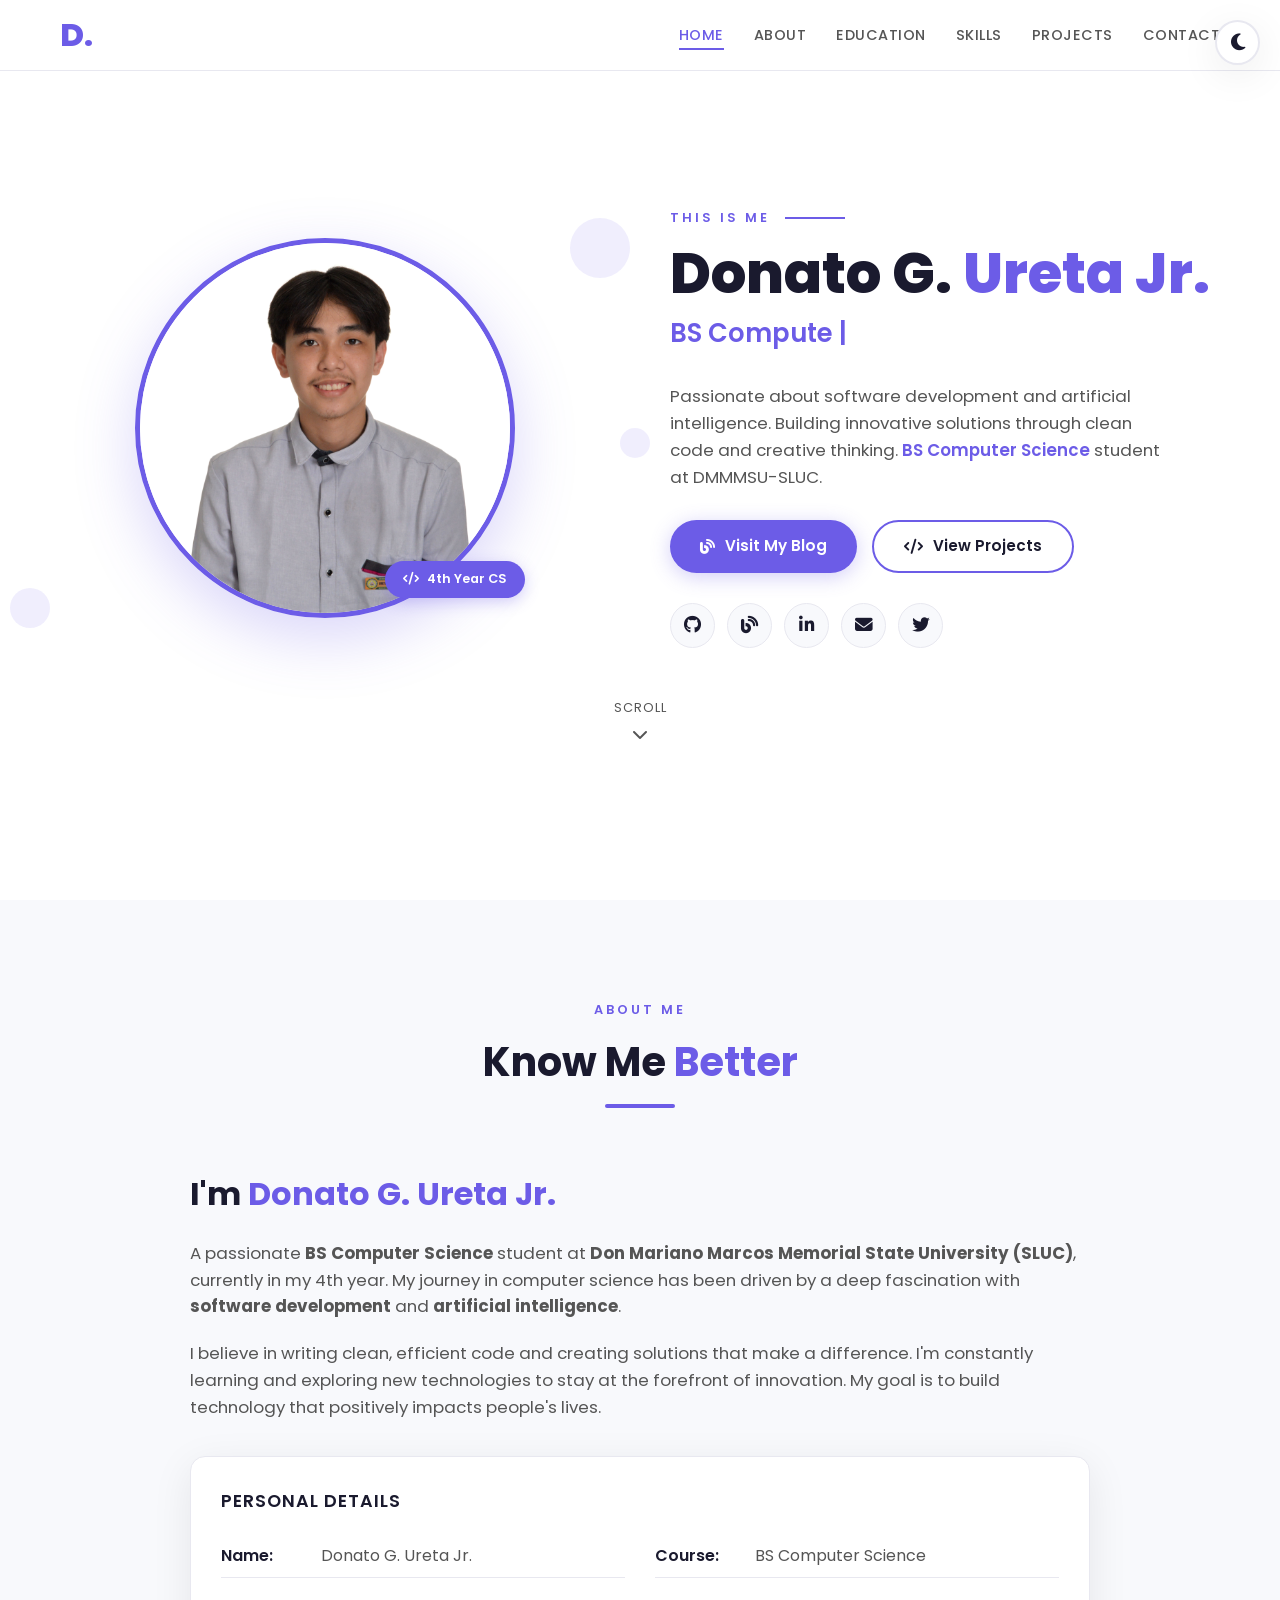
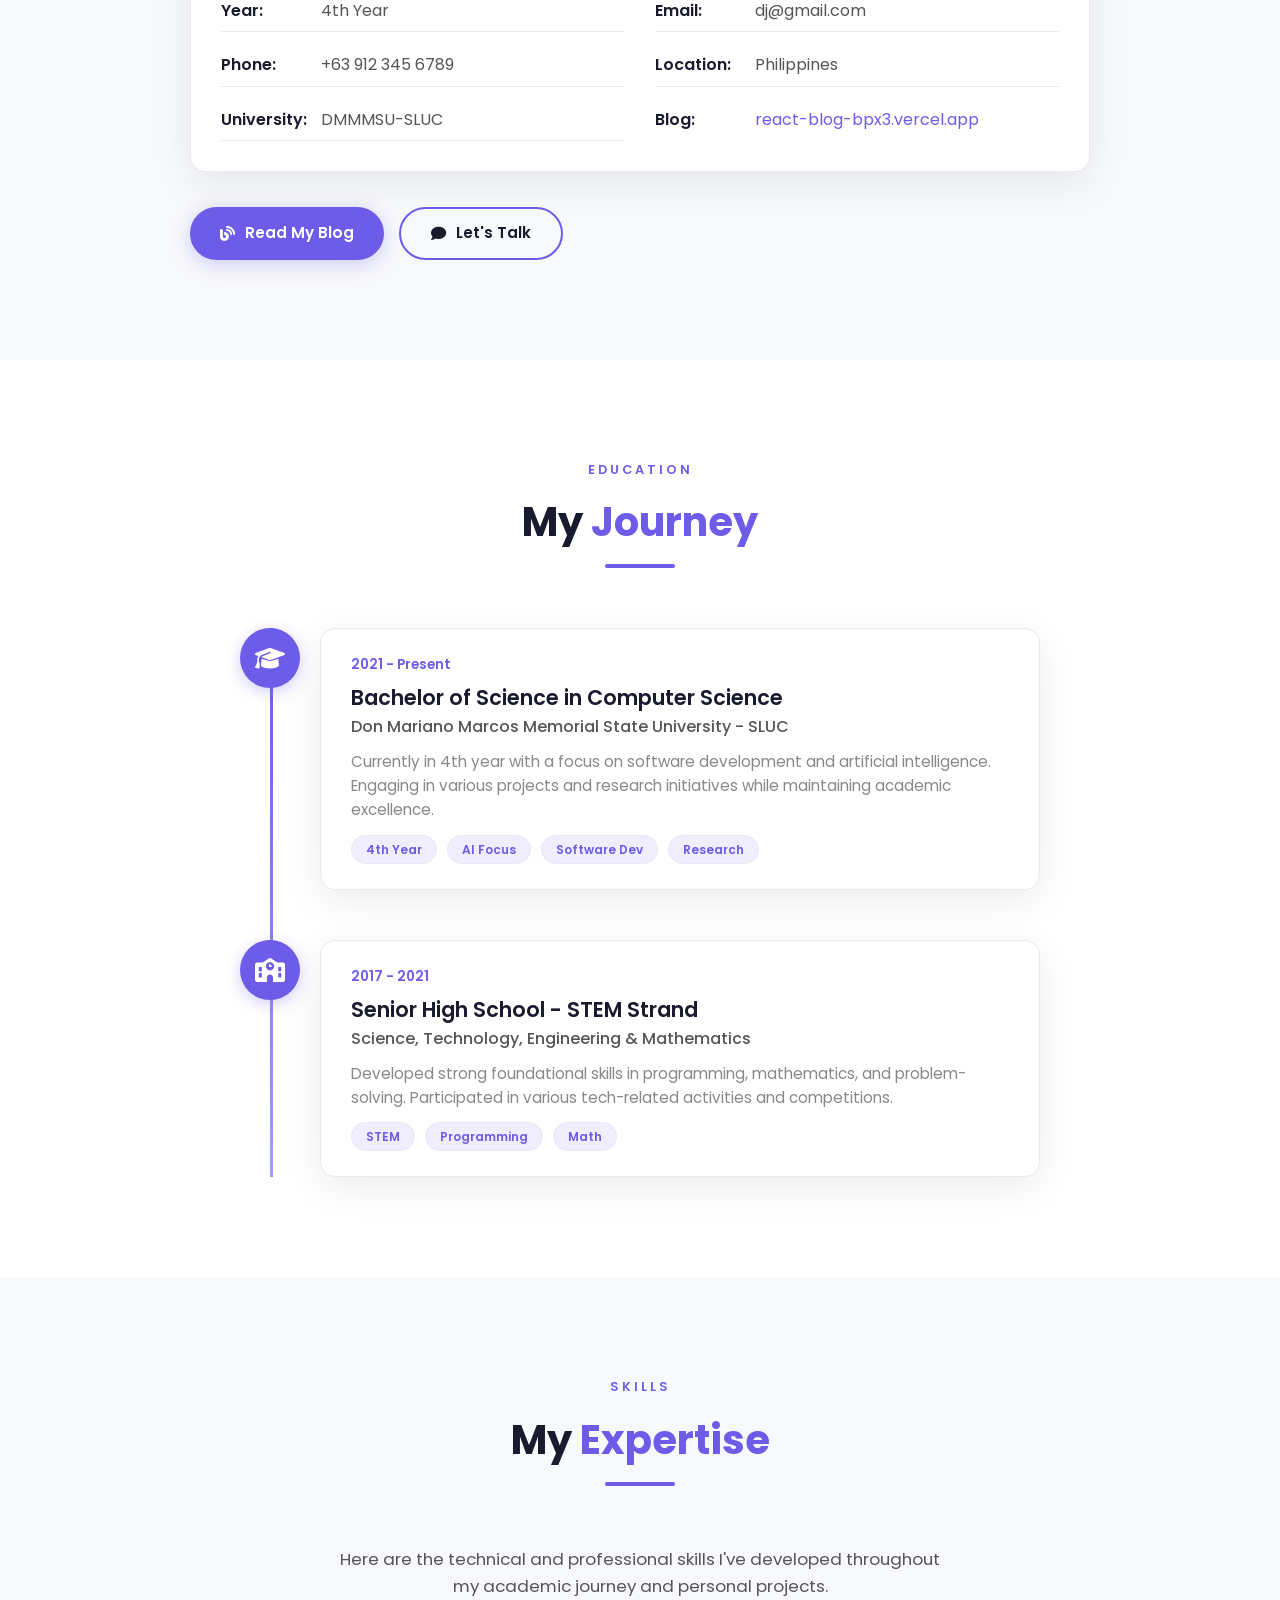
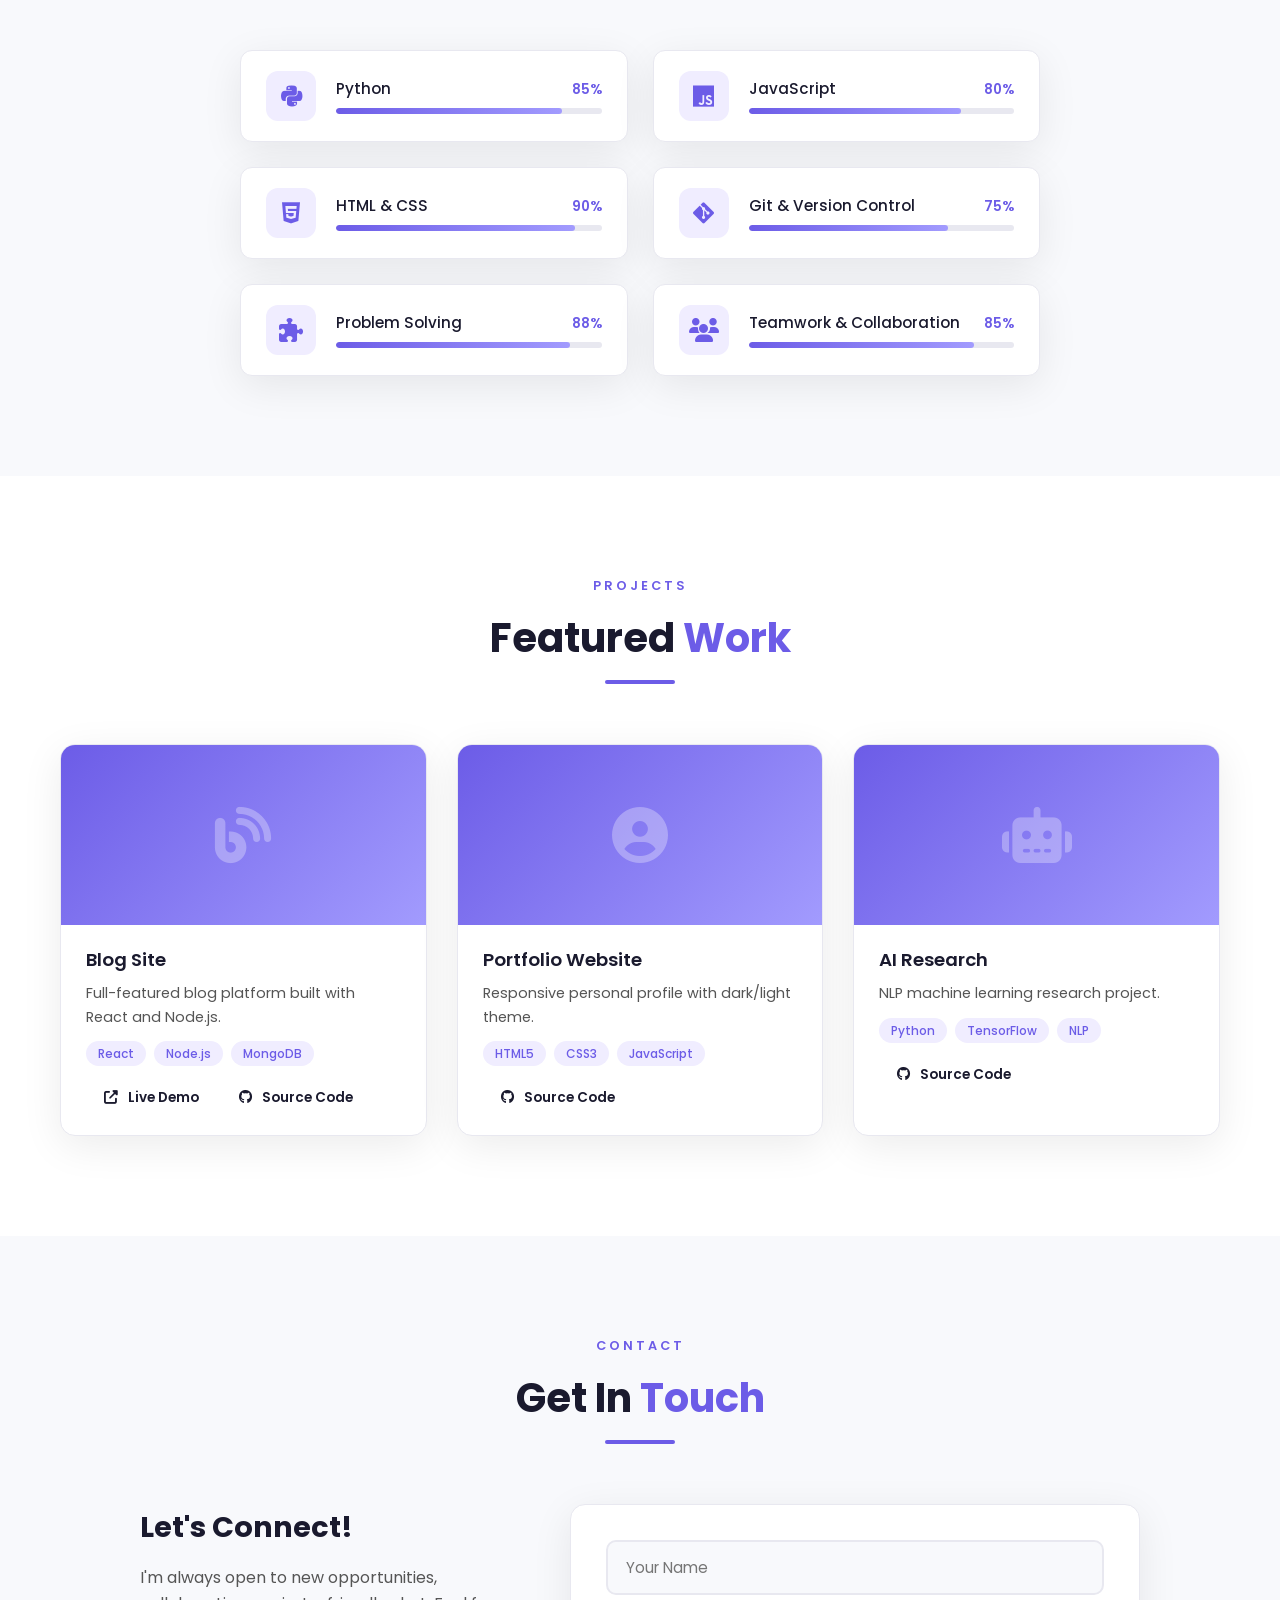
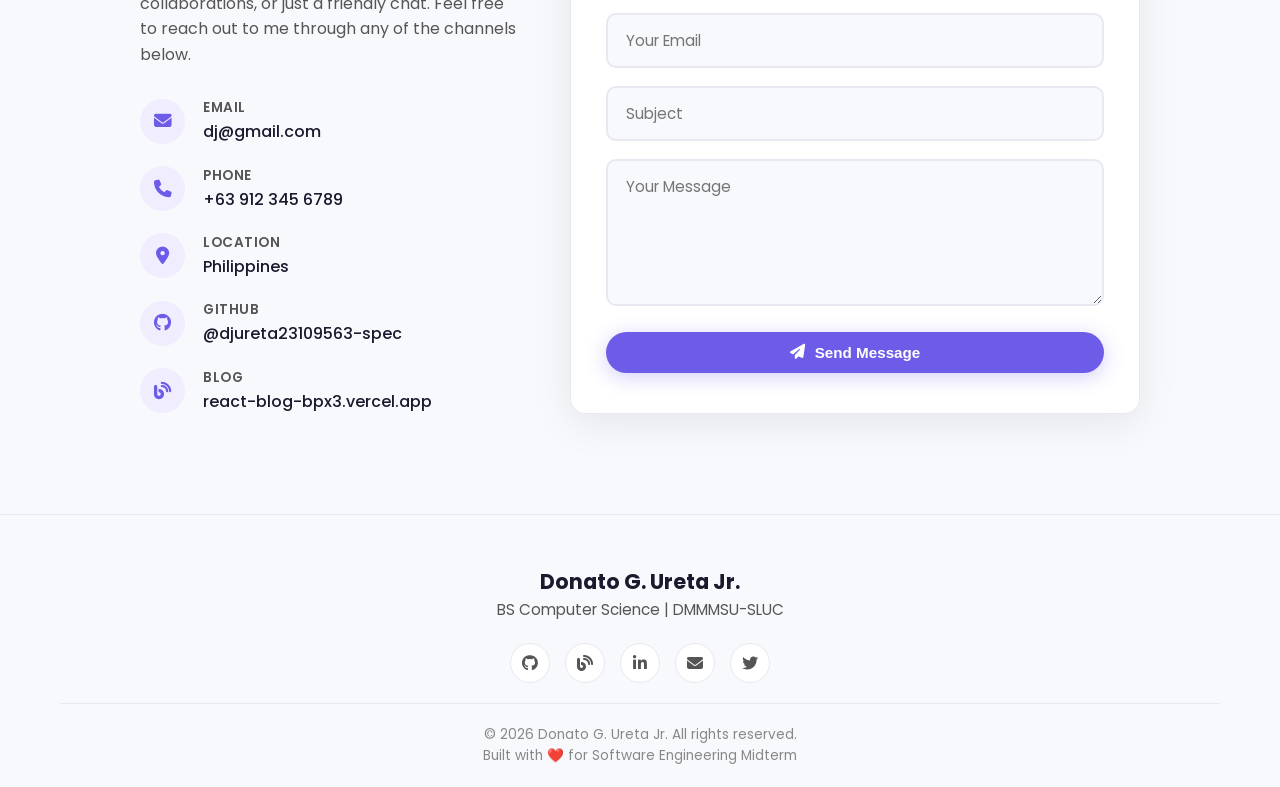
==== commit b5d27ccc: "Add React Blog links throughout portfolio" ====
--- a/index.html
+++ b/index.html
@@ -84,8 +84,9 @@
                         <span class="highlight-text">BS Computer Science</span> student at DMMMSU-SLUC.
                     </p>
                     <div class="home-buttons">
-                        <a href="#contact" class="btn btn-primary">
-                            <i class="fas fa-paper-plane"></i> Hire Me
+                        <!-- NEW: Visit My Blog Button -->
+                        <a href="https://react-blog-bpx3.vercel.app" target="_blank" class="btn btn-primary">
+                            <i class="fas fa-blog"></i> Visit My Blog
                         </a>
                         <a href="#projects" class="btn btn-secondary">
                             <i class="fas fa-code"></i> View Projects
@@ -94,6 +95,10 @@
                     <div class="home-social">
                         <a href="https://github.com/djureta23109563-spec" target="_blank" class="social-link" aria-label="GitHub">
                             <i class="fab fa-github"></i>
+                        </a>
+                        <!-- NEW: Blog Social Link -->
+                        <a href="https://react-blog-bpx3.vercel.app" target="_blank" class="social-link" aria-label="Blog">
+                            <i class="fas fa-blog"></i>
                         </a>
                         <a href="https://github.com/djureta23109563-spec/react-blog" target="_blank" class="social-link" aria-label="LinkedIn">
                             <i class="fab fa-linkedin-in"></i>
@@ -173,15 +178,20 @@
                                 <span class="detail-value">DMMMSU-SLUC</span>
                             </div>
                             <div class="detail-item">
-                                <span class="detail-label">GitHub:</span>
-                                <span class="detail-value">@djureta23109563-spec</span>
+                                <span class="detail-label">Blog:</span>
+                                <span class="detail-value">
+                                    <a href="https://react-blog-bpx3.vercel.app" target="_blank" style="color: var(--accent-color);">
+                                        react-blog-bpx3.vercel.app
+                                    </a>
+                                </span>
                             </div>
                         </div>
                     </div>
                     
                     <div class="about-cta">
-                        <a href="#" class="btn btn-primary" download>
-                            <i class="fas fa-download"></i> Download Resume
+                        <!-- NEW: Read My Blog Button -->
+                        <a href="https://react-blog-bpx3.vercel.app" target="_blank" class="btn btn-primary">
+                            <i class="fas fa-blog"></i> Read My Blog
                         </a>
                         <a href="#contact" class="btn btn-secondary">
                             <i class="fas fa-comment"></i> Let's Talk
@@ -336,11 +346,13 @@
                 <div class="section-line"></div>
             </div>
             <div class="projects-grid">
+                <!-- UPDATED: Blog Site Project -->
                 <div class="project-card">
                     <div class="project-image">
                         <i class="fas fa-blog"></i>
                         <div class="project-overlay">
-                            <a href="https://github.com/djureta23109563-spec/react-blog" target="_blank" class="project-link">
+                            <!-- Links to LIVE blog -->
+                            <a href="https://react-blog-bpx3.vercel.app" target="_blank" class="project-link">
                                 <i class="fas fa-external-link-alt"></i>
                             </a>
                         </div>
@@ -351,12 +363,19 @@
                         <div class="project-tech">
                             <span>React</span><span>Node.js</span><span>MongoDB</span>
                         </div>
-                        <a href="https://github.com/djureta23109563-spec/react-blog" target="_blank" class="btn btn-small">
-                            <i class="fab fa-github"></i> Source Code
-                        </a>
-                    </div>
-                </div>
-
+                        <div class="project-links">
+                            <!-- NEW: Live Demo Link -->
+                            <a href="https://react-blog-bpx3.vercel.app" target="_blank" class="btn btn-small">
+                                <i class="fas fa-external-link-alt"></i> Live Demo
+                            </a>
+                            <a href="https://github.com/djureta23109563-spec/react-blog" target="_blank" class="btn btn-small">
+                                <i class="fab fa-github"></i> Source Code
+                            </a>
+                        </div>
+                    </div>
+                </div>
+
+                <!-- Portfolio Website Project -->
                 <div class="project-card">
                     <div class="project-image">
                         <i class="fas fa-user-circle"></i>
@@ -376,6 +395,7 @@
                     </div>
                 </div>
 
+                <!-- AI Research Project -->
                 <div class="project-card">
                     <div class="project-image">
                         <i class="fas fa-robot"></i>
@@ -443,6 +463,14 @@
                                 <a href="https://github.com/djureta23109563-spec" target="_blank">@djureta23109563-spec</a>
                             </div>
                         </div>
+                        <!-- NEW: Blog in Contact -->
+                        <div class="contact-item">
+                            <div class="contact-icon"><i class="fas fa-blog"></i></div>
+                            <div>
+                                <h4>Blog</h4>
+                                <a href="https://react-blog-bpx3.vercel.app" target="_blank">react-blog-bpx3.vercel.app</a>
+                            </div>
+                        </div>
                     </div>
                 </div>
                 <div class="contact-form-wrapper">
@@ -482,6 +510,8 @@
                 </div>
                 <div class="footer-social">
                     <a href="https://github.com/djureta23109563-spec" target="_blank"><i class="fab fa-github"></i></a>
+                    <!-- NEW: Blog in Footer -->
+                    <a href="https://react-blog-bpx3.vercel.app" target="_blank"><i class="fas fa-blog"></i></a>
                     <a href="https://github.com/djureta23109563-spec/react-blog" target="_blank"><i class="fab fa-linkedin-in"></i></a>
                     <a href="mailto:dj@gmail.com"><i class="fas fa-envelope"></i></a>
                     <a href="#"><i class="fab fa-twitter"></i></a>
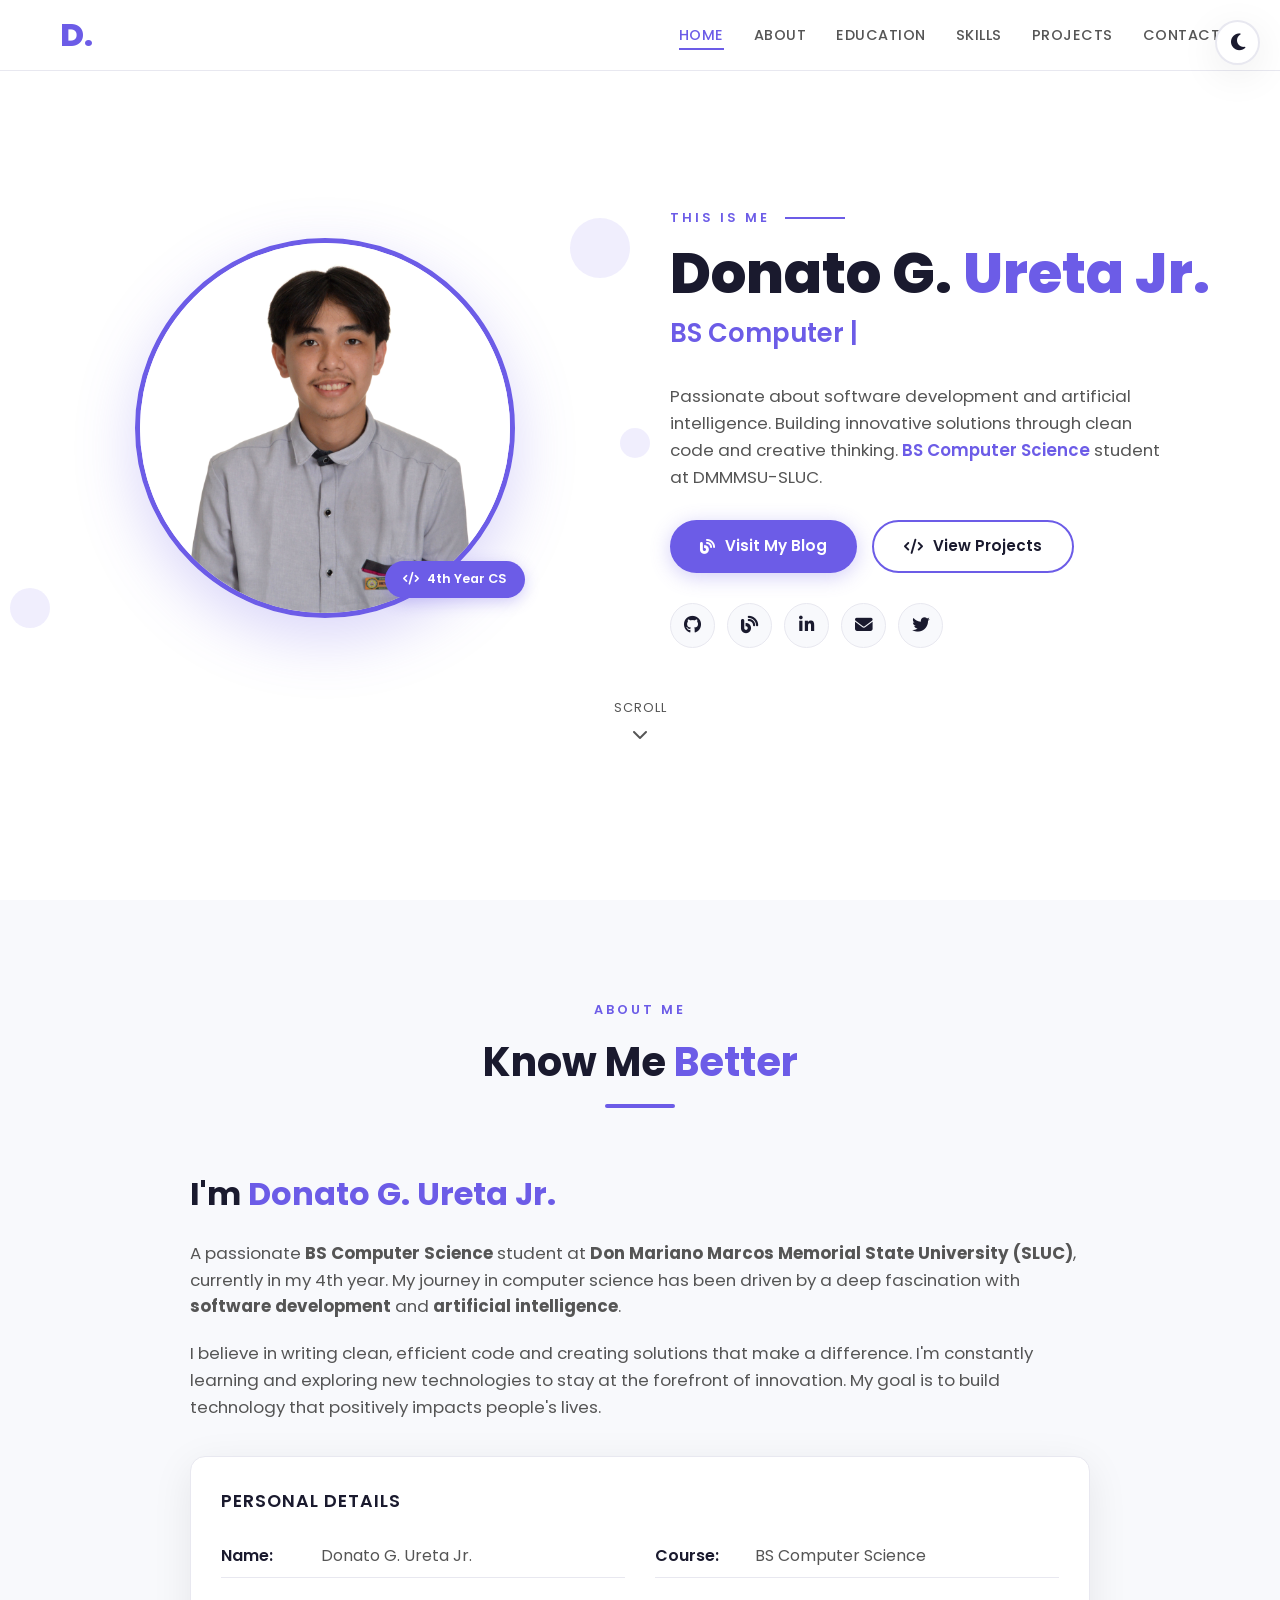
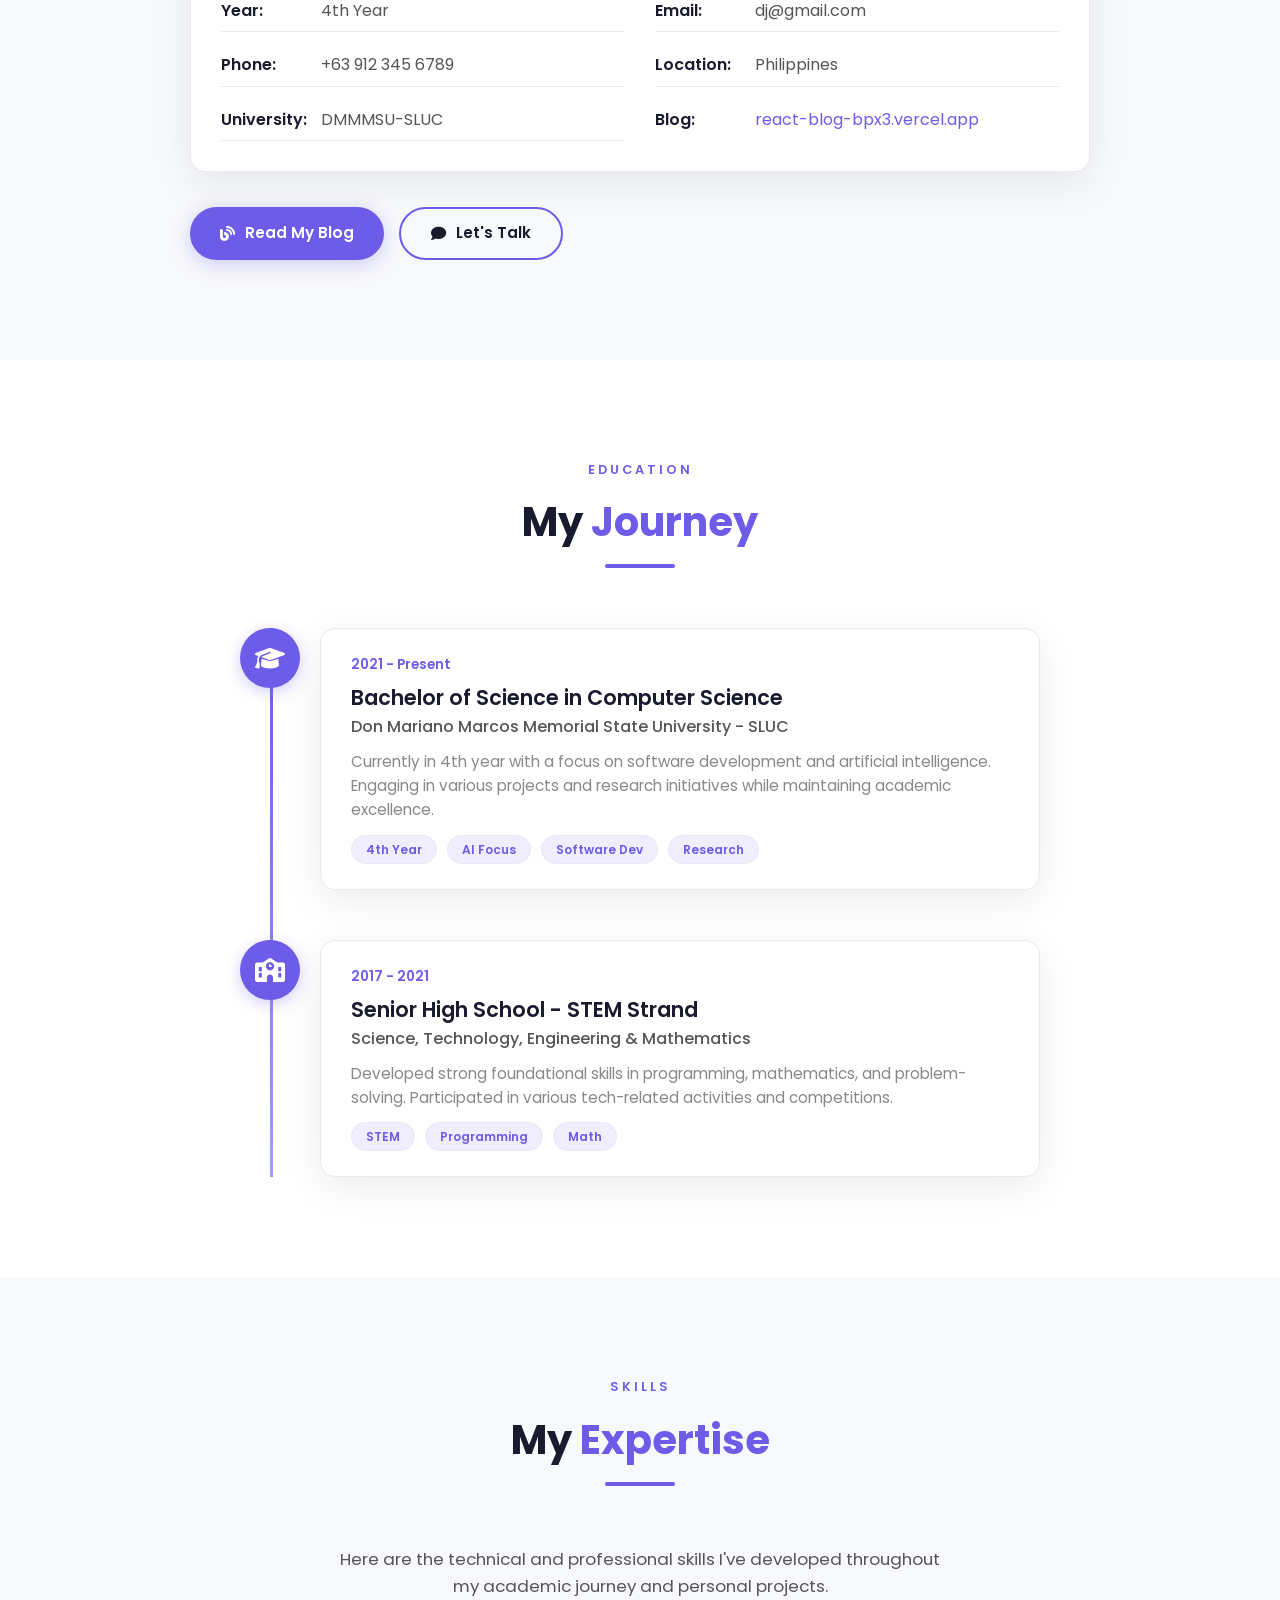
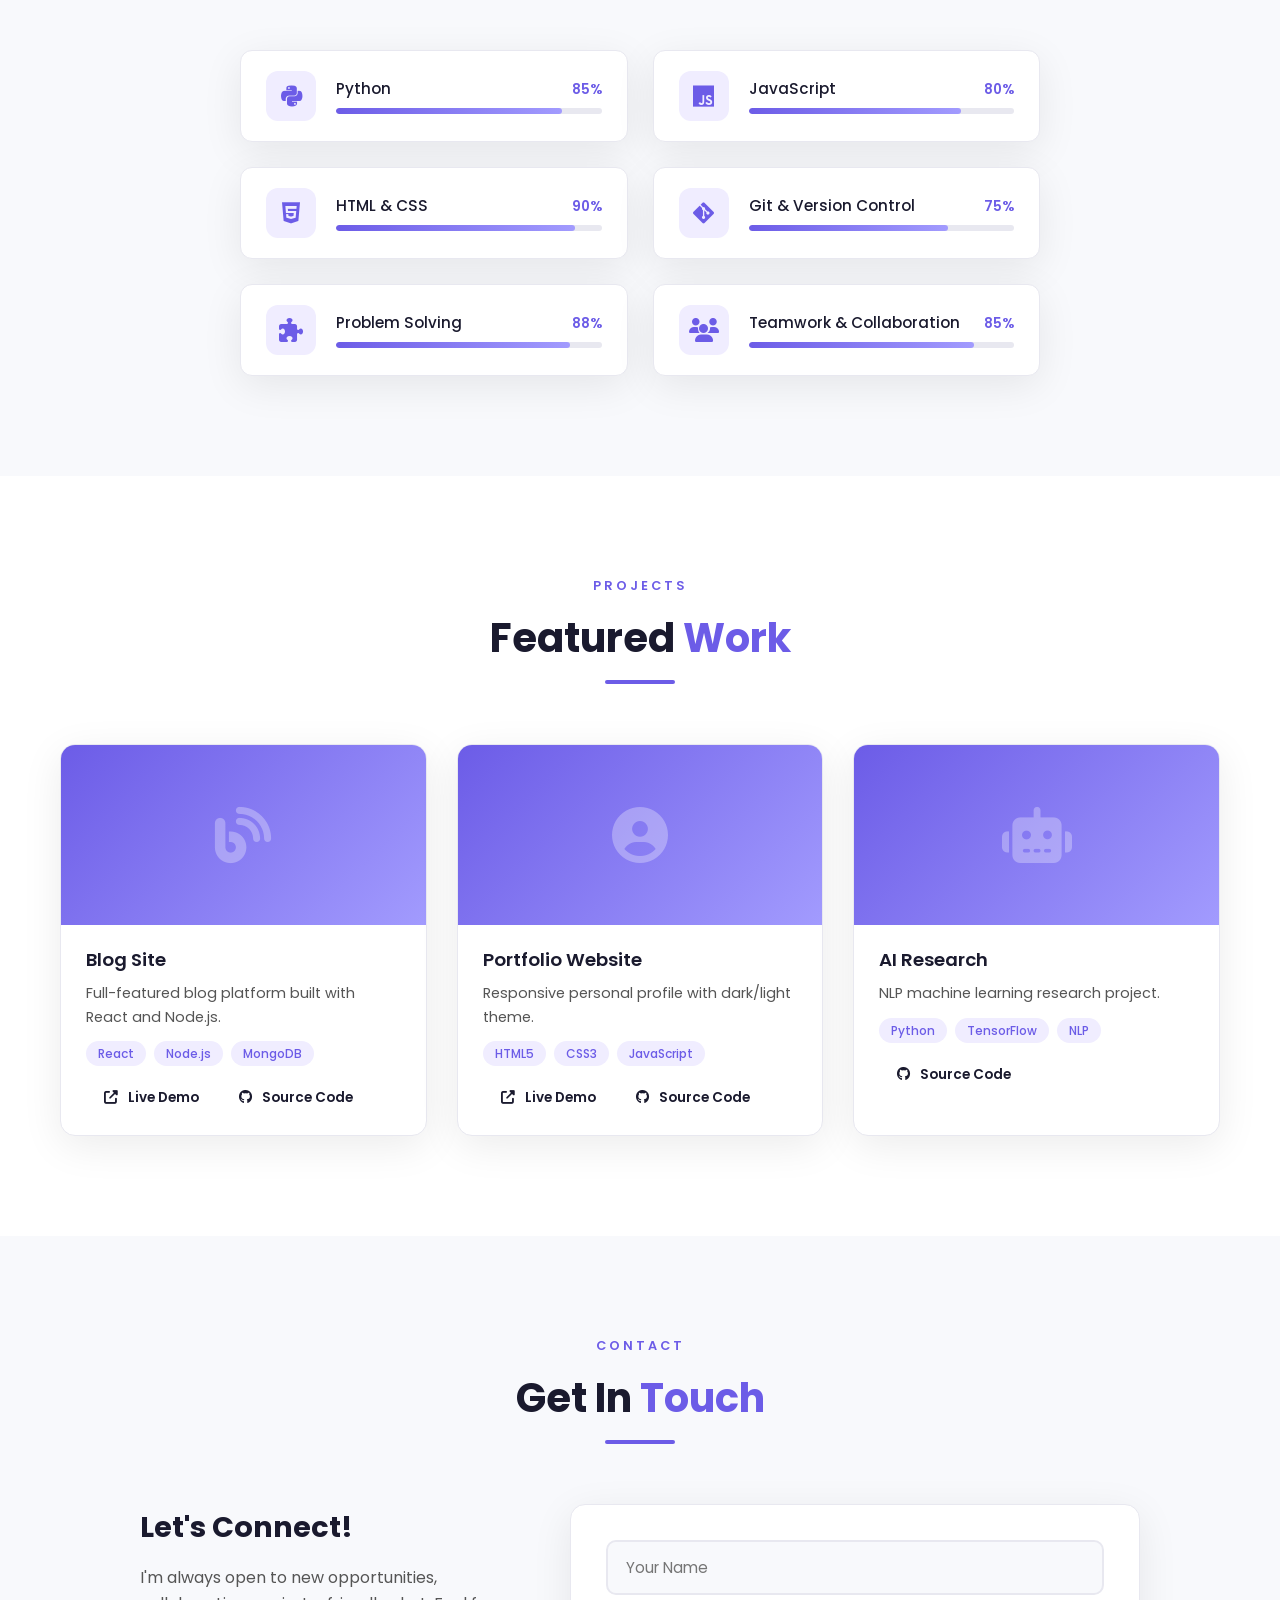
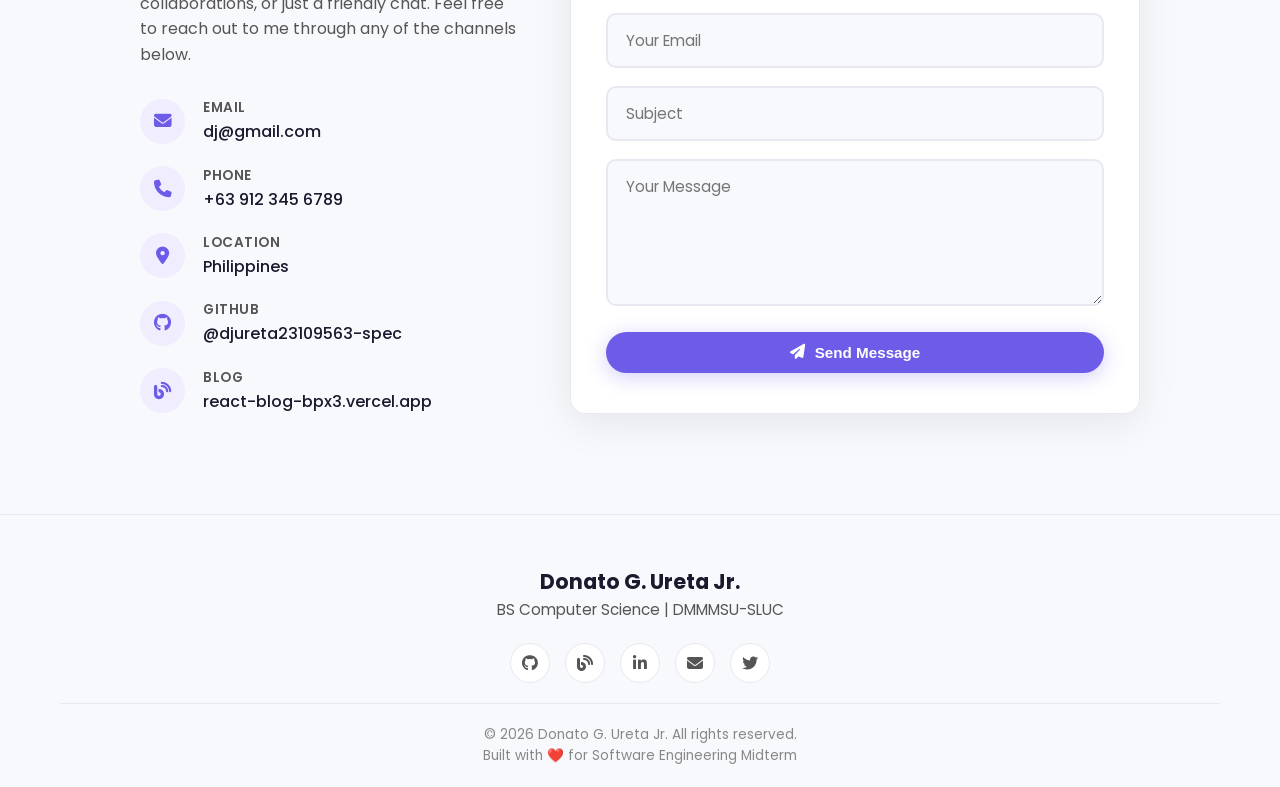
==== commit 85d4ff0f: "Fix: Portfolio Website now links to React Blog" ====
--- a/index.html
+++ b/index.html
@@ -84,7 +84,6 @@
                         <span class="highlight-text">BS Computer Science</span> student at DMMMSU-SLUC.
                     </p>
                     <div class="home-buttons">
-                        <!-- NEW: Visit My Blog Button -->
                         <a href="https://react-blog-bpx3.vercel.app" target="_blank" class="btn btn-primary">
                             <i class="fas fa-blog"></i> Visit My Blog
                         </a>
@@ -96,7 +95,6 @@
                         <a href="https://github.com/djureta23109563-spec" target="_blank" class="social-link" aria-label="GitHub">
                             <i class="fab fa-github"></i>
                         </a>
-                        <!-- NEW: Blog Social Link -->
                         <a href="https://react-blog-bpx3.vercel.app" target="_blank" class="social-link" aria-label="Blog">
                             <i class="fas fa-blog"></i>
                         </a>
@@ -189,7 +187,6 @@
                     </div>
                     
                     <div class="about-cta">
-                        <!-- NEW: Read My Blog Button -->
                         <a href="https://react-blog-bpx3.vercel.app" target="_blank" class="btn btn-primary">
                             <i class="fas fa-blog"></i> Read My Blog
                         </a>
@@ -346,12 +343,11 @@
                 <div class="section-line"></div>
             </div>
             <div class="projects-grid">
-                <!-- UPDATED: Blog Site Project -->
+                <!-- Project 1: Blog Site -->
                 <div class="project-card">
                     <div class="project-image">
                         <i class="fas fa-blog"></i>
                         <div class="project-overlay">
-                            <!-- Links to LIVE blog -->
                             <a href="https://react-blog-bpx3.vercel.app" target="_blank" class="project-link">
                                 <i class="fas fa-external-link-alt"></i>
                             </a>
@@ -364,7 +360,6 @@
                             <span>React</span><span>Node.js</span><span>MongoDB</span>
                         </div>
                         <div class="project-links">
-                            <!-- NEW: Live Demo Link -->
                             <a href="https://react-blog-bpx3.vercel.app" target="_blank" class="btn btn-small">
                                 <i class="fas fa-external-link-alt"></i> Live Demo
                             </a>
@@ -375,12 +370,14 @@
                     </div>
                 </div>
 
-                <!-- Portfolio Website Project -->
+                <!-- Project 2: Portfolio Website - NOW LINKS TO REACT BLOG -->
                 <div class="project-card">
                     <div class="project-image">
                         <i class="fas fa-user-circle"></i>
                         <div class="project-overlay">
-                            <a href="#" class="project-link"><i class="fas fa-external-link-alt"></i></a>
+                            <a href="https://react-blog-bpx3.vercel.app" target="_blank" class="project-link">
+                                <i class="fas fa-external-link-alt"></i>
+                            </a>
                         </div>
                     </div>
                     <div class="project-content">
@@ -389,13 +386,18 @@
                         <div class="project-tech">
                             <span>HTML5</span><span>CSS3</span><span>JavaScript</span>
                         </div>
-                        <a href="#" class="btn btn-small">
-                            <i class="fab fa-github"></i> Source Code
-                        </a>
-                    </div>
-                </div>
-
-                <!-- AI Research Project -->
+                        <div class="project-links">
+                            <a href="https://react-blog-bpx3.vercel.app" target="_blank" class="btn btn-small">
+                                <i class="fas fa-external-link-alt"></i> Live Demo
+                            </a>
+                            <a href="#" class="btn btn-small">
+                                <i class="fab fa-github"></i> Source Code
+                            </a>
+                        </div>
+                    </div>
+                </div>
+
+                <!-- Project 3: AI Research -->
                 <div class="project-card">
                     <div class="project-image">
                         <i class="fas fa-robot"></i>
@@ -463,7 +465,6 @@
                                 <a href="https://github.com/djureta23109563-spec" target="_blank">@djureta23109563-spec</a>
                             </div>
                         </div>
-                        <!-- NEW: Blog in Contact -->
                         <div class="contact-item">
                             <div class="contact-icon"><i class="fas fa-blog"></i></div>
                             <div>
@@ -510,7 +511,6 @@
                 </div>
                 <div class="footer-social">
                     <a href="https://github.com/djureta23109563-spec" target="_blank"><i class="fab fa-github"></i></a>
-                    <!-- NEW: Blog in Footer -->
                     <a href="https://react-blog-bpx3.vercel.app" target="_blank"><i class="fas fa-blog"></i></a>
                     <a href="https://github.com/djureta23109563-spec/react-blog" target="_blank"><i class="fab fa-linkedin-in"></i></a>
                     <a href="mailto:dj@gmail.com"><i class="fas fa-envelope"></i></a>
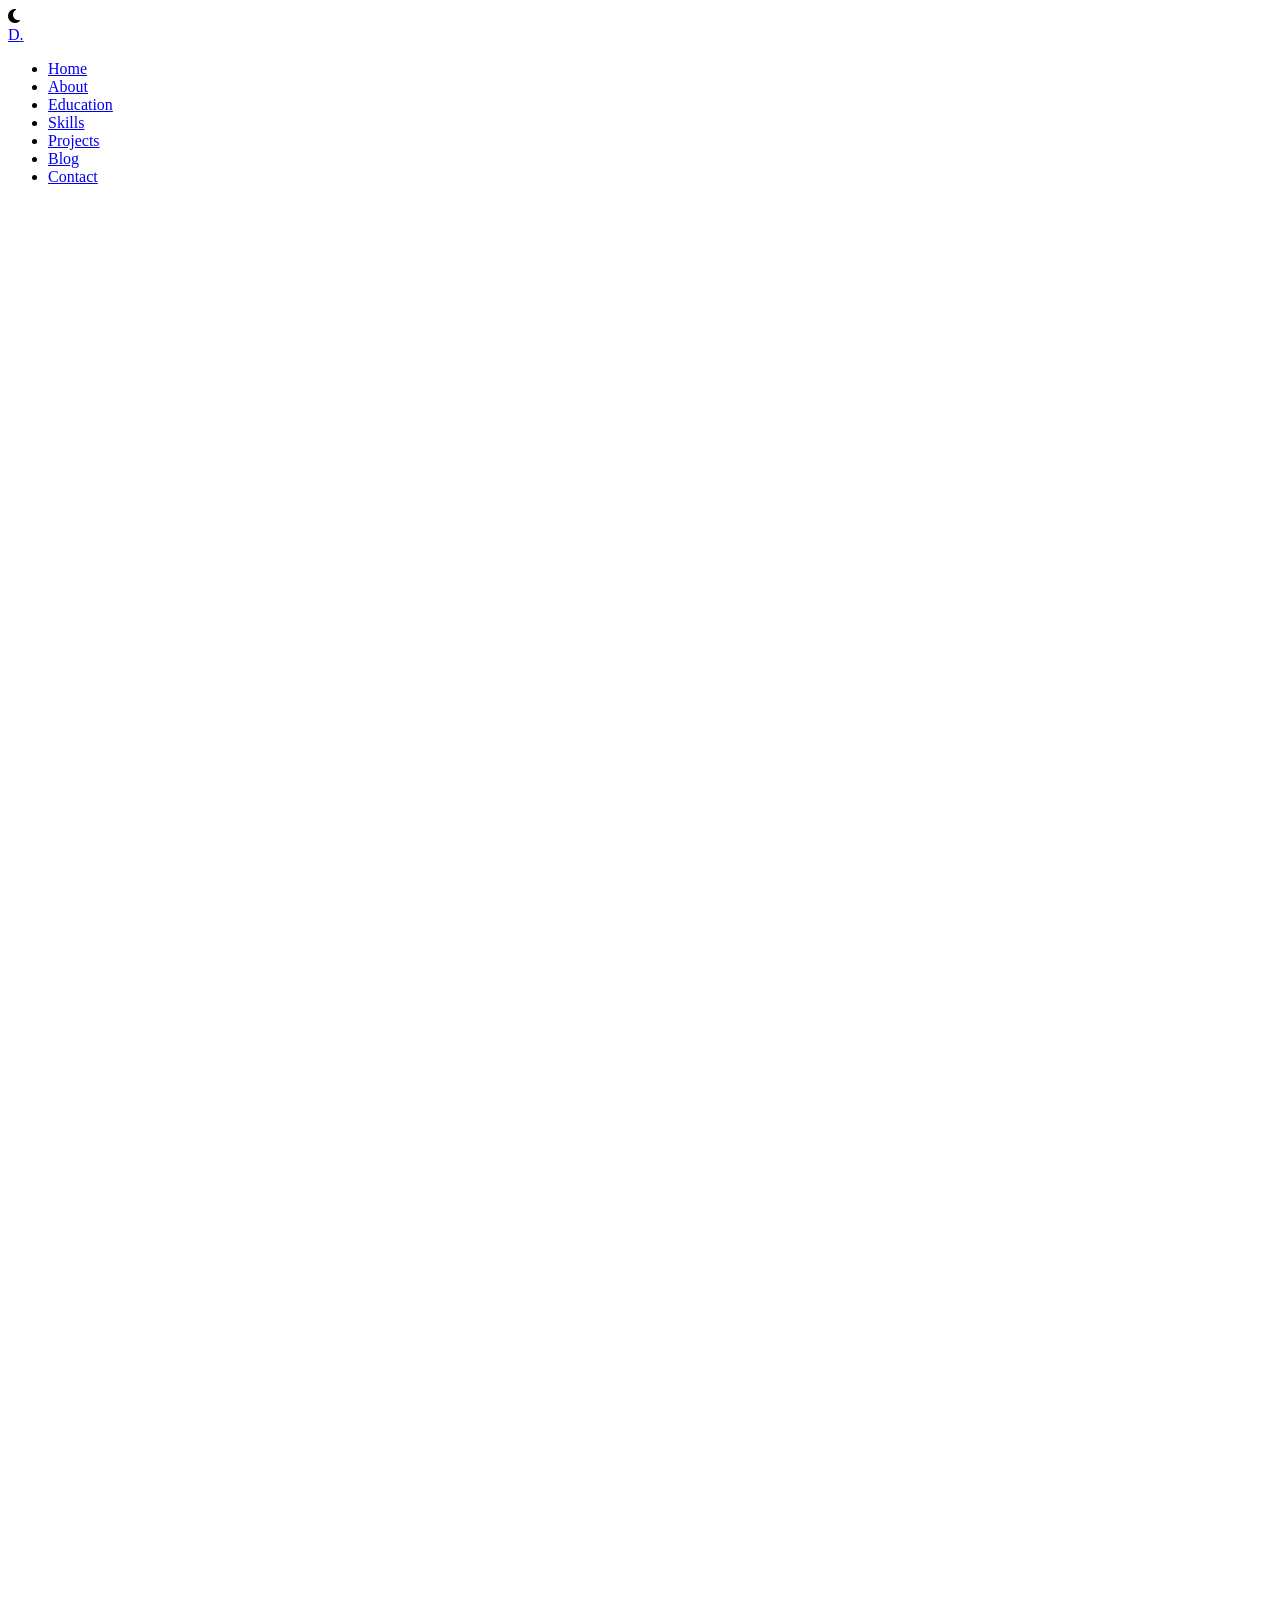
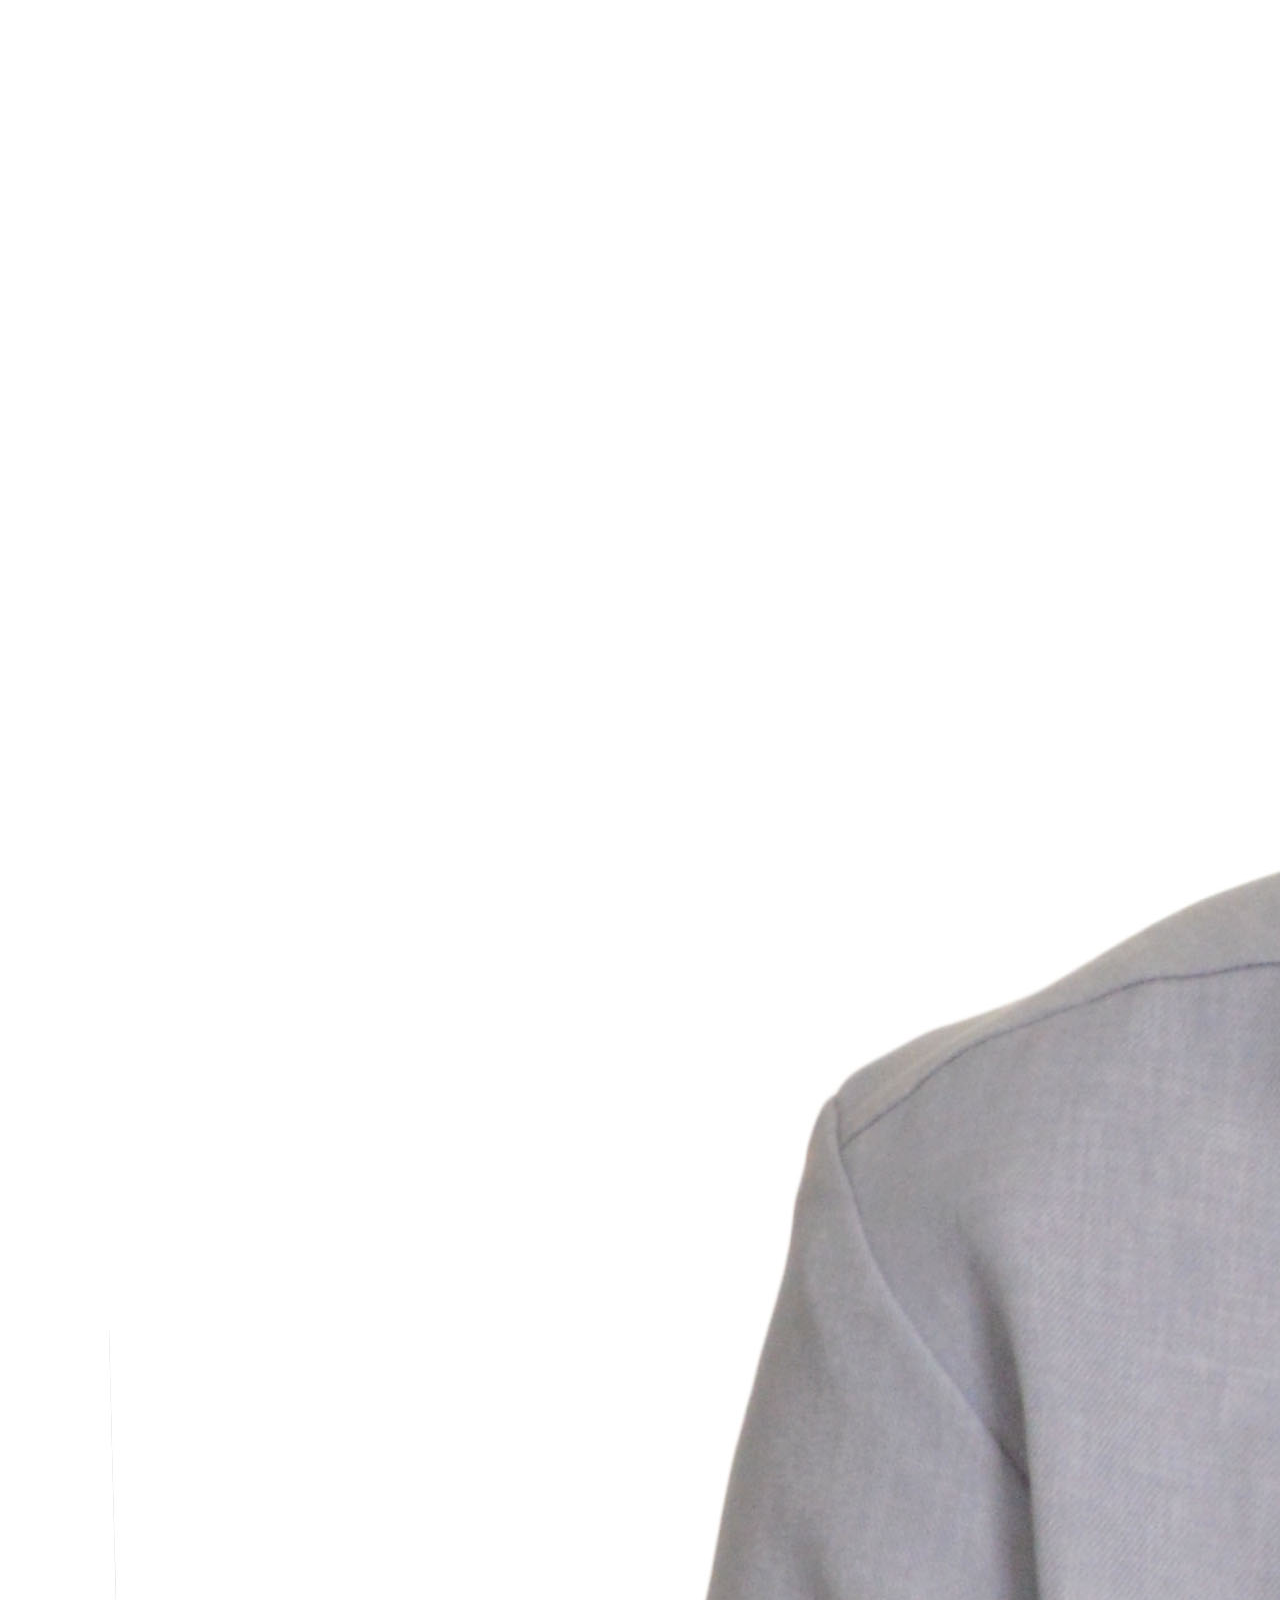
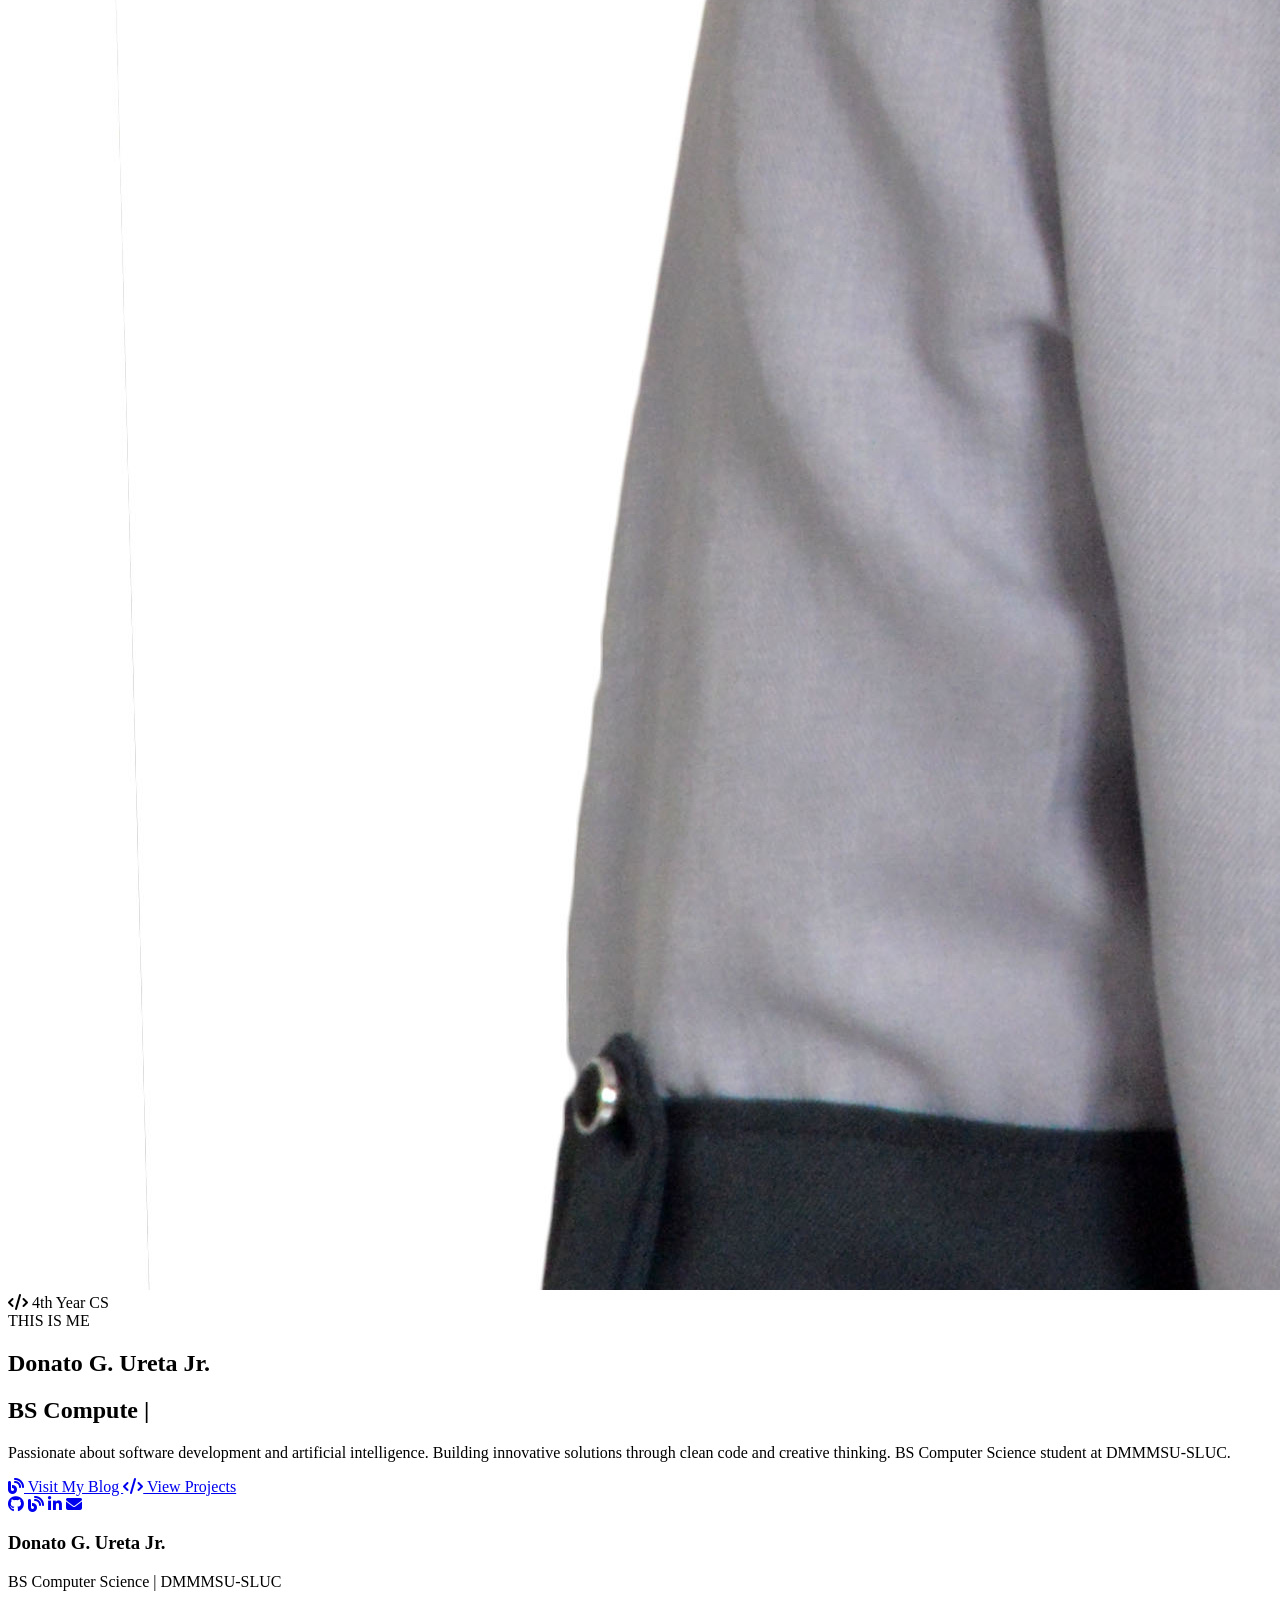
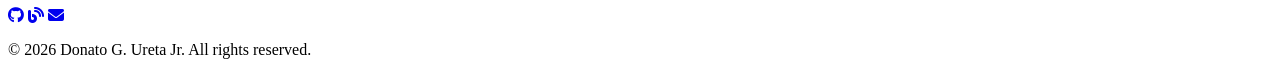
==== commit fac1cbb0: "Convert to multi-page website: Home, About, Education, Skills, Projects, Blog, Contact" ====
--- a/index.html
+++ b/index.html
@@ -3,50 +3,43 @@
 <head>
     <meta charset="UTF-8" />
     <meta name="viewport" content="width=device-width, initial-scale=1.0" />
-    <title>Donato G. Ureta Jr. | Portfolio</title>
+    <title>Donato G. Ureta Jr. | Home</title>
     
-    <!-- Google Fonts -->
-    <link href="https://fonts.googleapis.com/css2?family=Poppins:wght@300;400;500;600;700;800;900&family=Inter:wght@400;500;600;700&display=swap" rel="stylesheet" />
-    
-    <!-- Font Awesome Icons -->
+    <link href="https://fonts.googleapis.com/css2?family=Poppins:wght@300;400;500;600;700;800;900&display=swap" rel="stylesheet" />
     <link rel="stylesheet" href="https://cdnjs.cloudflare.com/ajax/libs/font-awesome/6.4.0/css/all.min.css" />
-    
-    <!-- Custom CSS -->
     <link rel="stylesheet" href="css/style.css" />
 </head>
 <body>
-    <!-- ========== Theme Toggle ========== -->
+    <!-- Theme Toggle -->
     <div class="theme-toggle" id="themeToggle" aria-label="Toggle Theme">
         <i class="fas fa-moon"></i>
     </div>
 
-    <!-- ========== Navigation ========== -->
+    <!-- Navigation -->
     <nav class="navbar" id="navbar">
         <div class="nav-container">
             <div class="nav-logo">
-                <a href="#home">D<span>.</span></a>
+                <a href="index.html">D<span>.</span></a>
             </div>
             <ul class="nav-menu" id="navMenu">
-                <li><a href="#home" class="nav-link active">Home</a></li>
-                <li><a href="#about" class="nav-link">About</a></li>
-                <li><a href="#education" class="nav-link">Education</a></li>
-                <li><a href="#skills" class="nav-link">Skills</a></li>
-                <li><a href="#projects" class="nav-link">Projects</a></li>
-                <li><a href="#contact" class="nav-link">Contact</a></li>
+                <li><a href="index.html" class="nav-link active">Home</a></li>
+                <li><a href="about.html" class="nav-link">About</a></li>
+                <li><a href="education.html" class="nav-link">Education</a></li>
+                <li><a href="skills.html" class="nav-link">Skills</a></li>
+                <li><a href="projects.html" class="nav-link">Projects</a></li>
+                <li><a href="blog.html" class="nav-link">Blog</a></li>
+                <li><a href="contact.html" class="nav-link">Contact</a></li>
             </ul>
             <div class="hamburger" id="hamburger">
-                <span></span>
-                <span></span>
-                <span></span>
+                <span></span><span></span><span></span>
             </div>
         </div>
     </nav>
 
-    <!-- ========== HOME SECTION ========== -->
+    <!-- HOME SECTION -->
     <section id="home" class="home">
         <div class="home-container">
             <div class="home-content">
-                <!-- Left Side - Image -->
                 <div class="home-image-wrapper">
                     <div class="home-image">
                         <div class="image-frame">
@@ -65,7 +58,6 @@
                     </div>
                 </div>
 
-                <!-- Right Side - Content -->
                 <div class="home-text">
                     <div class="home-greeting">
                         <span class="greeting-label">THIS IS ME</span>
@@ -84,424 +76,25 @@
                         <span class="highlight-text">BS Computer Science</span> student at DMMMSU-SLUC.
                     </p>
                     <div class="home-buttons">
-                        <a href="https://react-blog-bpx3.vercel.app" target="_blank" class="btn btn-primary">
+                        <a href="blog.html" class="btn btn-primary">
                             <i class="fas fa-blog"></i> Visit My Blog
                         </a>
-                        <a href="#projects" class="btn btn-secondary">
+                        <a href="projects.html" class="btn btn-secondary">
                             <i class="fas fa-code"></i> View Projects
                         </a>
                     </div>
                     <div class="home-social">
-                        <a href="https://github.com/djureta23109563-spec" target="_blank" class="social-link" aria-label="GitHub">
-                            <i class="fab fa-github"></i>
-                        </a>
-                        <a href="https://react-blog-bpx3.vercel.app" target="_blank" class="social-link" aria-label="Blog">
-                            <i class="fas fa-blog"></i>
-                        </a>
-                        <a href="https://github.com/djureta23109563-spec/react-blog" target="_blank" class="social-link" aria-label="LinkedIn">
-                            <i class="fab fa-linkedin-in"></i>
-                        </a>
-                        <a href="mailto:dj@gmail.com" class="social-link" aria-label="Email">
-                            <i class="fas fa-envelope"></i>
-                        </a>
-                        <a href="#" class="social-link" aria-label="Twitter">
-                            <i class="fab fa-twitter"></i>
-                        </a>
-                    </div>
-                </div>
-            </div>
-        </div>
-        <div class="home-scroll">
-            <a href="#about" class="scroll-down">
-                <span>Scroll</span>
-                <i class="fas fa-chevron-down"></i>
-            </a>
-        </div>
-    </section>
-
-    <!-- ========== ABOUT SECTION ========== -->
-    <section id="about" class="about">
-        <div class="container">
-            <div class="section-header">
-                <span class="section-subtitle">ABOUT ME</span>
-                <h2 class="section-title">Know Me <span>Better</span></h2>
-                <div class="section-line"></div>
-            </div>
-            <div class="about-content">
-                <div class="about-text">
-                    <h3>I'm <span>Donato G. Ureta Jr.</span></h3>
-                    <p>
-                        A passionate <strong>BS Computer Science</strong> student at 
-                        <strong>Don Mariano Marcos Memorial State University (SLUC)</strong>, 
-                        currently in my 4th year. My journey in computer science has been driven 
-                        by a deep fascination with <strong>software development</strong> and 
-                        <strong>artificial intelligence</strong>.
-                    </p>
-                    <p>
-                        I believe in writing clean, efficient code and creating solutions that 
-                        make a difference. I'm constantly learning and exploring new technologies 
-                        to stay at the forefront of innovation. My goal is to build technology 
-                        that positively impacts people's lives.
-                    </p>
-                    
-                    <div class="about-details">
-                        <h4>Personal Details</h4>
-                        <div class="details-grid">
-                            <div class="detail-item">
-                                <span class="detail-label">Name:</span>
-                                <span class="detail-value">Donato G. Ureta Jr.</span>
-                            </div>
-                            <div class="detail-item">
-                                <span class="detail-label">Course:</span>
-                                <span class="detail-value">BS Computer Science</span>
-                            </div>
-                            <div class="detail-item">
-                                <span class="detail-label">Year:</span>
-                                <span class="detail-value">4th Year</span>
-                            </div>
-                            <div class="detail-item">
-                                <span class="detail-label">Email:</span>
-                                <span class="detail-value">dj@gmail.com</span>
-                            </div>
-                            <div class="detail-item">
-                                <span class="detail-label">Phone:</span>
-                                <span class="detail-value">+63 912 345 6789</span>
-                            </div>
-                            <div class="detail-item">
-                                <span class="detail-label">Location:</span>
-                                <span class="detail-value">Philippines</span>
-                            </div>
-                            <div class="detail-item">
-                                <span class="detail-label">University:</span>
-                                <span class="detail-value">DMMMSU-SLUC</span>
-                            </div>
-                            <div class="detail-item">
-                                <span class="detail-label">Blog:</span>
-                                <span class="detail-value">
-                                    <a href="https://react-blog-bpx3.vercel.app" target="_blank" style="color: var(--accent-color);">
-                                        react-blog-bpx3.vercel.app
-                                    </a>
-                                </span>
-                            </div>
-                        </div>
-                    </div>
-                    
-                    <div class="about-cta">
-                        <a href="https://react-blog-bpx3.vercel.app" target="_blank" class="btn btn-primary">
-                            <i class="fas fa-blog"></i> Read My Blog
-                        </a>
-                        <a href="#contact" class="btn btn-secondary">
-                            <i class="fas fa-comment"></i> Let's Talk
-                        </a>
+                        <a href="https://github.com/djureta23109563-spec" target="_blank" class="social-link"><i class="fab fa-github"></i></a>
+                        <a href="https://react-blog-bpx3.vercel.app" target="_blank" class="social-link"><i class="fas fa-blog"></i></a>
+                        <a href="https://github.com/djureta23109563-spec/react-blog" target="_blank" class="social-link"><i class="fab fa-linkedin-in"></i></a>
+                        <a href="mailto:dj@gmail.com" class="social-link"><i class="fas fa-envelope"></i></a>
                     </div>
                 </div>
             </div>
         </div>
     </section>
 
-    <!-- ========== EDUCATION SECTION ========== -->
-    <section id="education" class="education">
-        <div class="container">
-            <div class="section-header">
-                <span class="section-subtitle">EDUCATION</span>
-                <h2 class="section-title">My <span>Journey</span></h2>
-                <div class="section-line"></div>
-            </div>
-            <div class="education-timeline">
-                <div class="timeline-item">
-                    <div class="timeline-icon">
-                        <i class="fas fa-graduation-cap"></i>
-                    </div>
-                    <div class="timeline-content">
-                        <div class="timeline-date">2021 - Present</div>
-                        <h3>Bachelor of Science in Computer Science</h3>
-                        <h4>Don Mariano Marcos Memorial State University - SLUC</h4>
-                        <p>
-                            Currently in 4th year with a focus on software development and 
-                            artificial intelligence. Engaging in various projects and research 
-                            initiatives while maintaining academic excellence.
-                        </p>
-                        <div class="timeline-tags">
-                            <span class="tag">4th Year</span>
-                            <span class="tag">AI Focus</span>
-                            <span class="tag">Software Dev</span>
-                            <span class="tag">Research</span>
-                        </div>
-                    </div>
-                </div>
-                <div class="timeline-item">
-                    <div class="timeline-icon">
-                        <i class="fas fa-school"></i>
-                    </div>
-                    <div class="timeline-content">
-                        <div class="timeline-date">2017 - 2021</div>
-                        <h3>Senior High School - STEM Strand</h3>
-                        <h4>Science, Technology, Engineering & Mathematics</h4>
-                        <p>
-                            Developed strong foundational skills in programming, mathematics, 
-                            and problem-solving. Participated in various tech-related activities 
-                            and competitions.
-                        </p>
-                        <div class="timeline-tags">
-                            <span class="tag">STEM</span>
-                            <span class="tag">Programming</span>
-                            <span class="tag">Math</span>
-                        </div>
-                    </div>
-                </div>
-            </div>
-        </div>
-    </section>
-
-    <!-- ========== SKILLS SECTION ========== -->
-    <section id="skills" class="skills">
-        <div class="container">
-            <div class="section-header">
-                <span class="section-subtitle">SKILLS</span>
-                <h2 class="section-title">My <span>Expertise</span></h2>
-                <div class="section-line"></div>
-            </div>
-            <div class="skills-content">
-                <div class="skills-text">
-                    <p>
-                        Here are the technical and professional skills I've developed 
-                        throughout my academic journey and personal projects.
-                    </p>
-                </div>
-                <div class="skills-grid">
-                    <div class="skill-card">
-                        <div class="skill-icon"><i class="fab fa-python"></i></div>
-                        <div class="skill-info">
-                            <div class="skill-header">
-                                <h4>Python</h4>
-                                <span class="skill-percent">85%</span>
-                            </div>
-                            <div class="skill-bar"><div class="skill-progress" data-width="85"></div></div>
-                        </div>
-                    </div>
-                    <div class="skill-card">
-                        <div class="skill-icon"><i class="fab fa-js"></i></div>
-                        <div class="skill-info">
-                            <div class="skill-header">
-                                <h4>JavaScript</h4>
-                                <span class="skill-percent">80%</span>
-                            </div>
-                            <div class="skill-bar"><div class="skill-progress" data-width="80"></div></div>
-                        </div>
-                    </div>
-                    <div class="skill-card">
-                        <div class="skill-icon"><i class="fab fa-html5"></i></div>
-                        <div class="skill-info">
-                            <div class="skill-header">
-                                <h4>HTML & CSS</h4>
-                                <span class="skill-percent">90%</span>
-                            </div>
-                            <div class="skill-bar"><div class="skill-progress" data-width="90"></div></div>
-                        </div>
-                    </div>
-                    <div class="skill-card">
-                        <div class="skill-icon"><i class="fab fa-git-alt"></i></div>
-                        <div class="skill-info">
-                            <div class="skill-header">
-                                <h4>Git & Version Control</h4>
-                                <span class="skill-percent">75%</span>
-                            </div>
-                            <div class="skill-bar"><div class="skill-progress" data-width="75"></div></div>
-                        </div>
-                    </div>
-                    <div class="skill-card">
-                        <div class="skill-icon"><i class="fas fa-puzzle-piece"></i></div>
-                        <div class="skill-info">
-                            <div class="skill-header">
-                                <h4>Problem Solving</h4>
-                                <span class="skill-percent">88%</span>
-                            </div>
-                            <div class="skill-bar"><div class="skill-progress" data-width="88"></div></div>
-                        </div>
-                    </div>
-                    <div class="skill-card">
-                        <div class="skill-icon"><i class="fas fa-users"></i></div>
-                        <div class="skill-info">
-                            <div class="skill-header">
-                                <h4>Teamwork & Collaboration</h4>
-                                <span class="skill-percent">85%</span>
-                            </div>
-                            <div class="skill-bar"><div class="skill-progress" data-width="85"></div></div>
-                        </div>
-                    </div>
-                </div>
-            </div>
-        </div>
-    </section>
-
-    <!-- ========== PROJECTS SECTION ========== -->
-    <section id="projects" class="projects">
-        <div class="container">
-            <div class="section-header">
-                <span class="section-subtitle">PROJECTS</span>
-                <h2 class="section-title">Featured <span>Work</span></h2>
-                <div class="section-line"></div>
-            </div>
-            <div class="projects-grid">
-                <!-- Project 1: Blog Site -->
-                <div class="project-card">
-                    <div class="project-image">
-                        <i class="fas fa-blog"></i>
-                        <div class="project-overlay">
-                            <a href="https://react-blog-bpx3.vercel.app" target="_blank" class="project-link">
-                                <i class="fas fa-external-link-alt"></i>
-                            </a>
-                        </div>
-                    </div>
-                    <div class="project-content">
-                        <h3>Blog Site</h3>
-                        <p>Full-featured blog platform built with React and Node.js.</p>
-                        <div class="project-tech">
-                            <span>React</span><span>Node.js</span><span>MongoDB</span>
-                        </div>
-                        <div class="project-links">
-                            <a href="https://react-blog-bpx3.vercel.app" target="_blank" class="btn btn-small">
-                                <i class="fas fa-external-link-alt"></i> Live Demo
-                            </a>
-                            <a href="https://github.com/djureta23109563-spec/react-blog" target="_blank" class="btn btn-small">
-                                <i class="fab fa-github"></i> Source Code
-                            </a>
-                        </div>
-                    </div>
-                </div>
-
-                <!-- Project 2: Portfolio Website - NOW LINKS TO REACT BLOG -->
-                <div class="project-card">
-                    <div class="project-image">
-                        <i class="fas fa-user-circle"></i>
-                        <div class="project-overlay">
-                            <a href="https://react-blog-bpx3.vercel.app" target="_blank" class="project-link">
-                                <i class="fas fa-external-link-alt"></i>
-                            </a>
-                        </div>
-                    </div>
-                    <div class="project-content">
-                        <h3>Portfolio Website</h3>
-                        <p>Responsive personal profile with dark/light theme.</p>
-                        <div class="project-tech">
-                            <span>HTML5</span><span>CSS3</span><span>JavaScript</span>
-                        </div>
-                        <div class="project-links">
-                            <a href="https://react-blog-bpx3.vercel.app" target="_blank" class="btn btn-small">
-                                <i class="fas fa-external-link-alt"></i> Live Demo
-                            </a>
-                            <a href="#" class="btn btn-small">
-                                <i class="fab fa-github"></i> Source Code
-                            </a>
-                        </div>
-                    </div>
-                </div>
-
-                <!-- Project 3: AI Research -->
-                <div class="project-card">
-                    <div class="project-image">
-                        <i class="fas fa-robot"></i>
-                        <div class="project-overlay">
-                            <a href="#" class="project-link"><i class="fas fa-external-link-alt"></i></a>
-                        </div>
-                    </div>
-                    <div class="project-content">
-                        <h3>AI Research</h3>
-                        <p>NLP machine learning research project.</p>
-                        <div class="project-tech">
-                            <span>Python</span><span>TensorFlow</span><span>NLP</span>
-                        </div>
-                        <a href="#" class="btn btn-small">
-                            <i class="fab fa-github"></i> Source Code
-                        </a>
-                    </div>
-                </div>
-            </div>
-        </div>
-    </section>
-
-    <!-- ========== CONTACT SECTION ========== -->
-    <section id="contact" class="contact">
-        <div class="container">
-            <div class="section-header">
-                <span class="section-subtitle">CONTACT</span>
-                <h2 class="section-title">Get In <span>Touch</span></h2>
-                <div class="section-line"></div>
-            </div>
-            <div class="contact-content">
-                <div class="contact-info">
-                    <h3>Let's Connect!</h3>
-                    <p>
-                        I'm always open to new opportunities, collaborations, or 
-                        just a friendly chat. Feel free to reach out to me through 
-                        any of the channels below.
-                    </p>
-                    <div class="contact-details">
-                        <div class="contact-item">
-                            <div class="contact-icon"><i class="fas fa-envelope"></i></div>
-                            <div>
-                                <h4>Email</h4>
-                                <a href="mailto:dj@gmail.com">dj@gmail.com</a>
-                            </div>
-                        </div>
-                        <div class="contact-item">
-                            <div class="contact-icon"><i class="fas fa-phone"></i></div>
-                            <div>
-                                <h4>Phone</h4>
-                                <a href="tel:+639123456789">+63 912 345 6789</a>
-                            </div>
-                        </div>
-                        <div class="contact-item">
-                            <div class="contact-icon"><i class="fas fa-map-marker-alt"></i></div>
-                            <div>
-                                <h4>Location</h4>
-                                <span>Philippines</span>
-                            </div>
-                        </div>
-                        <div class="contact-item">
-                            <div class="contact-icon"><i class="fab fa-github"></i></div>
-                            <div>
-                                <h4>GitHub</h4>
-                                <a href="https://github.com/djureta23109563-spec" target="_blank">@djureta23109563-spec</a>
-                            </div>
-                        </div>
-                        <div class="contact-item">
-                            <div class="contact-icon"><i class="fas fa-blog"></i></div>
-                            <div>
-                                <h4>Blog</h4>
-                                <a href="https://react-blog-bpx3.vercel.app" target="_blank">react-blog-bpx3.vercel.app</a>
-                            </div>
-                        </div>
-                    </div>
-                </div>
-                <div class="contact-form-wrapper">
-                    <form id="contactForm" class="contact-form">
-                        <div class="form-group">
-                            <input type="text" id="name" placeholder="Your Name" required />
-                            <span class="error-message" id="nameError"></span>
-                        </div>
-                        <div class="form-group">
-                            <input type="email" id="email" placeholder="Your Email" required />
-                            <span class="error-message" id="emailError"></span>
-                        </div>
-                        <div class="form-group">
-                            <input type="text" id="subject" placeholder="Subject" required />
-                            <span class="error-message" id="subjectError"></span>
-                        </div>
-                        <div class="form-group">
-                            <textarea id="message" rows="5" placeholder="Your Message" required></textarea>
-                            <span class="error-message" id="messageError"></span>
-                        </div>
-                        <button type="submit" class="btn btn-primary btn-submit">
-                            <i class="fas fa-paper-plane"></i> Send Message
-                        </button>
-                    </form>
-                </div>
-            </div>
-        </div>
-    </section>
-
-    <!-- ========== FOOTER ========== -->
+    <!-- Footer -->
     <footer class="footer">
         <div class="container">
             <div class="footer-content">
@@ -512,19 +105,15 @@
                 <div class="footer-social">
                     <a href="https://github.com/djureta23109563-spec" target="_blank"><i class="fab fa-github"></i></a>
                     <a href="https://react-blog-bpx3.vercel.app" target="_blank"><i class="fas fa-blog"></i></a>
-                    <a href="https://github.com/djureta23109563-spec/react-blog" target="_blank"><i class="fab fa-linkedin-in"></i></a>
                     <a href="mailto:dj@gmail.com"><i class="fas fa-envelope"></i></a>
-                    <a href="#"><i class="fab fa-twitter"></i></a>
                 </div>
                 <div class="footer-bottom">
                     <p>&copy; 2026 Donato G. Ureta Jr. All rights reserved.</p>
-                    <p>Built with ❤️ for Software Engineering Midterm</p>
                 </div>
             </div>
         </div>
     </footer>
 
-    <!-- Custom JavaScript -->
     <script src="js/script.js"></script>
 </body>
 </html>
--- a/css/style.css
+++ b/css/style.css
@@ -1,1032 +1,39 @@
-/* ===== IMPORTS & RESETS ===== */
-@import url('https://fonts.googleapis.com/css2?family=Poppins:wght@300;400;500;600;700;800;900&family=Inter:wght@400;500;600;700&display=swap');
+/* ===== MULTI-PAGE STYLES ===== */
 
-* {
-    margin: 0;
-    padding: 0;
-    box-sizing: border-box;
-    scroll-behavior: smooth;
+/* Page sections - full height */
+.page-section {
+    min-height: calc(100vh - 200px);
+    padding: 120px 0 80px;
+    display: flex;
+    align-items: center;
 }
 
-:root {
-    /* Light Theme */
-    --bg-primary: #ffffff;
-    --bg-secondary: #f8f9fc;
-    --bg-card: #ffffff;
-    --text-primary: #1a1a2e;
-    --text-secondary: #555555;
-    --text-muted: #888888;
-    --accent-color: #6c5ce7;
-    --accent-hover: #5a4bd1;
-    --accent-light: #f0edff;
-    --shadow: 0 10px 40px rgba(0, 0, 0, 0.08);
-    --shadow-hover: 0 20px 60px rgba(0, 0, 0, 0.12);
-    --border-color: #e8e8f0;
-    --nav-bg: rgba(255, 255, 255, 0.97);
-    --gradient-start: #6c5ce7;
-    --gradient-end: #a29bfe;
-}
-
-[data-theme="dark"] {
-    --bg-primary: #0a0a1a;
-    --bg-secondary: #12122a;
-    --bg-card: #1a1a3e;
-    --text-primary: #e8e8f0;
-    --text-secondary: #b0b0c0;
-    --text-muted: #8888aa;
-    --accent-light: #1a1a4a;
-    --shadow: 0 10px 40px rgba(0, 0, 0, 0.4);
-    --shadow-hover: 0 20px 60px rgba(0, 0, 0, 0.5);
-    --border-color: #2a2a4a;
-    --nav-bg: rgba(10, 10, 26, 0.97);
-}
-
-/* ===== SCROLLBAR ===== */
-::-webkit-scrollbar { width: 10px; }
-::-webkit-scrollbar-track { background: var(--bg-secondary); }
-::-webkit-scrollbar-thumb { background: var(--accent-color); border-radius: 5px; }
-::-webkit-scrollbar-thumb:hover { background: var(--accent-hover); }
-
-/* ===== BASE ===== */
-html { font-size: 16px; }
-
-body {
-    font-family: 'Poppins', sans-serif;
-    background: var(--bg-primary);
-    color: var(--text-primary);
-    line-height: 1.6;
-    transition: background 0.3s ease, color 0.3s ease;
-    overflow-x: hidden;
-}
-
-a { text-decoration: none; color: inherit; }
-ul { list-style: none; }
-
-.container {
-    max-width: 1200px;
-    margin: 0 auto;
-    padding: 0 20px;
-}
-
-/* ===== THEME TOGGLE ===== */
-.theme-toggle {
-    position: fixed;
-    top: 20px;
-    right: 20px;
-    z-index: 1000;
-    background: var(--bg-card);
-    color: var(--text-primary);
-    width: 45px;
-    height: 45px;
-    border-radius: 50%;
+/* Blog redirect page */
+.blog-redirect {
+    min-height: calc(100vh - 200px);
+    padding: 120px 0 80px;
     display: flex;
     align-items: center;
     justify-content: center;
-    cursor: pointer;
-    box-shadow: var(--shadow);
-    font-size: 1.2rem;
-    border: 2px solid var(--border-color);
-    transition: all 0.3s ease;
-}
-.theme-toggle:hover { transform: rotate(30deg) scale(1.1); }
-
-/* ===== BUTTONS ===== */
-.btn {
-    display: inline-flex;
-    align-items: center;
-    gap: 10px;
-    padding: 12px 30px;
-    border-radius: 50px;
-    font-weight: 600;
-    transition: all 0.3s ease;
-    cursor: pointer;
-    border: none;
-    font-size: 0.95rem;
 }
 
-.btn-primary {
-    background: var(--accent-color);
-    color: #fff;
-    box-shadow: 0 4px 20px rgba(108, 92, 231, 0.3);
-}
-.btn-primary:hover {
-    background: var(--accent-hover);
-    transform: translateY(-3px);
-    box-shadow: 0 8px 30px rgba(108, 92, 231, 0.4);
+.blog-content {
+    max-width: 600px;
+    margin: 0 auto;
 }
 
-.btn-secondary {
-    background: transparent;
-    color: var(--text-primary);
-    border: 2px solid var(--accent-color);
-}
-.btn-secondary:hover {
-    background: var(--accent-color);
-    color: #fff;
-    transform: translateY(-3px);
-}
-
-.btn-small { padding: 6px 18px; font-size: 0.85rem; }
-.btn-submit { width: 100%; justify-content: center; }
-
-/* ===== NAVIGATION ===== */
-.navbar {
-    position: fixed;
-    top: 0;
-    left: 0;
-    width: 100%;
-    z-index: 999;
-    background: var(--nav-bg);
-    backdrop-filter: blur(10px);
-    border-bottom: 1px solid var(--border-color);
-    transition: all 0.3s ease;
-}
-
-.nav-container {
-    max-width: 1200px;
-    margin: 0 auto;
-    padding: 0 20px;
-    display: flex;
-    justify-content: space-between;
-    align-items: center;
-    height: 70px;
-}
-
-.nav-logo a {
-    font-size: 2rem;
-    font-weight: 800;
+/* Active navigation link */
+.nav-link.active {
     color: var(--accent-color);
 }
-.nav-logo a span { color: var(--accent-color); }
-
-.nav-menu {
-    display: flex;
-    gap: 30px;
-    align-items: center;
-}
-
-.nav-link {
-    font-size: 0.9rem;
-    font-weight: 500;
-    color: var(--text-secondary);
-    transition: all 0.3s ease;
-    position: relative;
-    text-transform: uppercase;
-    letter-spacing: 0.5px;
-}
-.nav-link::after {
-    content: '';
-    position: absolute;
-    bottom: -5px;
-    left: 0;
-    width: 0;
-    height: 2px;
-    background: var(--accent-color);
-    transition: width 0.3s ease;
-}
-.nav-link:hover { color: var(--accent-color); }
-.nav-link:hover::after { width: 100%; }
-.nav-link.active { color: var(--accent-color); }
-.nav-link.active::after { width: 100%; }
-
-.hamburger {
-    display: none;
-    flex-direction: column;
-    gap: 5px;
-    cursor: pointer;
-}
-.hamburger span {
-    width: 25px;
-    height: 3px;
-    background: var(--text-primary);
-    border-radius: 3px;
-    transition: all 0.3s ease;
-}
-.hamburger.active span:nth-child(1) { transform: rotate(45deg) translate(5px, 5px); }
-.hamburger.active span:nth-child(2) { opacity: 0; }
-.hamburger.active span:nth-child(3) { transform: rotate(-45deg) translate(5px, -5px); }
-
-/* ===== HOME SECTION ===== */
-.home {
-    min-height: 100vh;
-    display: flex;
-    flex-direction: column;
-    justify-content: center;
-    align-items: center;
-    padding: 100px 20px 50px;
-    background: var(--bg-primary);
-    position: relative;
-}
-
-.home-container {
-    max-width: 1200px;
+.nav-link.active::after {
     width: 100%;
 }
 
-.home-content {
-    display: grid;
-    grid-template-columns: 1fr 1fr;
-    gap: 60px;
-    align-items: center;
-}
-
-/* Home Image */
-.home-image-wrapper {
-    display: flex;
-    justify-content: center;
-    align-items: center;
-    position: relative;
-}
-
-.image-frame {
-    position: relative;
-    width: 380px;
-    height: 380px;
-}
-
-.image-border {
-    width: 100%;
-    height: 100%;
-    border-radius: 50%;
-    overflow: hidden;
-    border: 5px solid var(--accent-color);
-    box-shadow: 0 20px 60px rgba(108, 92, 231, 0.25);
-    position: relative;
-}
-.image-border img {
-    width: 100%;
-    height: 100%;
-    object-fit: cover;
-}
-
-.image-badge {
-    position: absolute;
-    bottom: 20px;
-    right: -10px;
-    background: var(--accent-color);
-    color: #fff;
-    padding: 8px 18px;
-    border-radius: 50px;
-    font-size: 0.8rem;
-    font-weight: 600;
-    box-shadow: 0 4px 15px rgba(108, 92, 231, 0.3);
-    display: flex;
-    align-items: center;
-    gap: 8px;
-}
-
-/* Floating Shapes */
-.floating-shapes {
-    position: absolute;
-    top: 0;
-    left: 0;
-    width: 100%;
-    height: 100%;
-    pointer-events: none;
-}
-.shape {
-    position: absolute;
-    border-radius: 50%;
-    background: var(--accent-color);
-    opacity: 0.1;
-}
-.shape-1 {
-    width: 60px;
-    height: 60px;
-    top: -20px;
-    right: -20px;
-    animation: float 6s ease-in-out infinite;
-}
-.shape-2 {
-    width: 40px;
-    height: 40px;
-    bottom: -10px;
-    left: -30px;
-    animation: float 8s ease-in-out infinite reverse;
-}
-.shape-3 {
-    width: 30px;
-    height: 30px;
-    top: 50%;
-    right: -40px;
-    animation: float 7s ease-in-out infinite;
-}
-
-/* Home Text */
-.home-text {
-    animation: fadeInUp 1s ease;
-}
-
-.home-greeting {
-    display: flex;
-    align-items: center;
-    gap: 15px;
-    margin-bottom: 15px;
-}
-
-.greeting-label {
-    font-size: 0.8rem;
-    font-weight: 600;
-    color: var(--accent-color);
-    text-transform: uppercase;
-    letter-spacing: 3px;
-}
-
-.greeting-line {
-    flex: 1;
-    max-width: 60px;
-    height: 2px;
-    background: var(--accent-color);
-}
-
-.home-name {
-    font-size: 3.5rem;
-    font-weight: 800;
-    color: var(--text-primary);
-    margin-bottom: 8px;
-    line-height: 1.1;
-}
-.home-name span { color: var(--accent-color); }
-
-.home-title-wrapper {
-    margin-bottom: 20px;
-    min-height: 50px;
-}
-
-.home-title {
-    font-size: 1.6rem;
-    font-weight: 600;
-    color: var(--accent-color);
-}
-.typed-text { display: inline-block; }
-.cursor {
-    display: inline-block;
-    animation: blink 1s step-end infinite;
-}
-
-.home-description {
-    font-size: 1.05rem;
-    color: var(--text-secondary);
-    max-width: 500px;
-    margin-bottom: 30px;
-}
-.highlight-text {
-    color: var(--accent-color);
-    font-weight: 600;
-}
-
-.home-buttons {
-    display: flex;
-    gap: 15px;
-    margin-bottom: 30px;
-    flex-wrap: wrap;
-}
-
-.home-social {
-    display: flex;
-    gap: 12px;
-}
-
-.social-link {
-    width: 45px;
-    height: 45px;
-    border-radius: 50%;
-    background: var(--bg-secondary);
-    color: var(--text-primary);
-    display: flex;
-    align-items: center;
-    justify-content: center;
-    transition: all 0.3s ease;
-    font-size: 1.1rem;
-    border: 1px solid var(--border-color);
-}
-.social-link:hover {
-    background: var(--accent-color);
-    color: #fff;
-    transform: translateY(-5px);
-    border-color: var(--accent-color);
-}
-
-.home-scroll {
-    margin-top: 50px;
-    text-align: center;
-}
-
-.scroll-down {
-    display: flex;
-    flex-direction: column;
-    align-items: center;
-    gap: 5px;
-    color: var(--text-secondary);
-    font-size: 0.8rem;
-    text-transform: uppercase;
-    letter-spacing: 1px;
-    animation: bounce 2s infinite;
-}
-.scroll-down i { font-size: 1rem; margin-top: 3px; }
-
-/* ===== SECTION HEADER ===== */
-.section-header {
-    text-align: center;
-    margin-bottom: 60px;
-}
-
-.section-subtitle {
-    font-size: 0.8rem;
-    font-weight: 600;
-    color: var(--accent-color);
-    text-transform: uppercase;
-    letter-spacing: 3px;
-    display: block;
-    margin-bottom: 10px;
-}
-
-.section-title {
-    font-size: 2.5rem;
-    font-weight: 700;
-    color: var(--text-primary);
-    margin-bottom: 10px;
-}
-.section-title span { color: var(--accent-color); }
-
-.section-line {
-    width: 70px;
-    height: 4px;
-    background: var(--accent-color);
-    margin: 0 auto;
-    border-radius: 2px;
-}
-
-/* ===== ABOUT SECTION ===== */
-.about {
-    padding: 100px 0;
-    background: var(--bg-secondary);
-}
-
-.about-content { max-width: 900px; margin: 0 auto; }
-
-.about-text h3 {
-    font-size: 2rem;
-    font-weight: 700;
-    color: var(--text-primary);
-    margin-bottom: 20px;
-}
-.about-text h3 span { color: var(--accent-color); }
-.about-text p {
-    color: var(--text-secondary);
-    margin-bottom: 20px;
-    font-size: 1.05rem;
-}
-
-.about-details {
-    margin: 35px 0;
-    background: var(--bg-card);
-    padding: 30px;
-    border-radius: 15px;
-    box-shadow: var(--shadow);
-    border: 1px solid var(--border-color);
-}
-.about-details h4 {
-    font-size: 1.1rem;
-    font-weight: 600;
-    color: var(--text-primary);
-    margin-bottom: 20px;
-    text-transform: uppercase;
-    letter-spacing: 1px;
-}
-
-.details-grid {
-    display: grid;
-    grid-template-columns: repeat(2, 1fr);
-    gap: 12px 30px;
-}
-
-.detail-item {
-    display: flex;
-    align-items: center;
-    gap: 10px;
-    padding: 8px 0;
-    border-bottom: 1px solid var(--border-color);
-}
-.detail-item:last-child { border-bottom: none; }
-
-.detail-label {
-    font-weight: 600;
-    color: var(--text-primary);
-    min-width: 90px;
-}
-.detail-value { color: var(--text-secondary); }
-
-.about-cta {
-    display: flex;
-    gap: 15px;
-    flex-wrap: wrap;
-    margin-top: 10px;
-}
-
-/* ===== EDUCATION SECTION ===== */
-.education {
-    padding: 100px 0;
-    background: var(--bg-primary);
-}
-
-.education-timeline {
-    position: relative;
-    max-width: 800px;
-    margin: 0 auto;
-}
-.education-timeline::before {
-    content: '';
-    position: absolute;
-    left: 30px;
-    top: 0;
-    height: 100%;
-    width: 3px;
-    background: linear-gradient(to bottom, var(--accent-color), var(--gradient-end));
-}
-
-.timeline-item {
-    position: relative;
-    padding-left: 80px;
-    margin-bottom: 50px;
-}
-.timeline-item:last-child { margin-bottom: 0; }
-
-.timeline-icon {
-    position: absolute;
-    left: 0;
-    top: 0;
-    width: 60px;
-    height: 60px;
-    border-radius: 50%;
-    background: var(--accent-color);
-    color: #fff;
-    display: flex;
-    align-items: center;
-    justify-content: center;
-    font-size: 1.5rem;
-    box-shadow: 0 4px 15px rgba(108, 92, 231, 0.3);
-}
-
-.timeline-content {
-    background: var(--bg-card);
-    padding: 25px 30px;
-    border-radius: 15px;
-    box-shadow: var(--shadow);
-    border: 1px solid var(--border-color);
-    transition: all 0.3s ease;
-}
-.timeline-content:hover {
-    transform: translateX(5px);
-    box-shadow: var(--shadow-hover);
-}
-
-.timeline-date {
-    font-size: 0.85rem;
-    font-weight: 600;
-    color: var(--accent-color);
-    margin-bottom: 5px;
-}
-
-.timeline-content h3 {
-    font-size: 1.3rem;
-    font-weight: 600;
-    color: var(--text-primary);
-}
-.timeline-content h4 {
-    font-size: 1rem;
-    font-weight: 500;
-    color: var(--text-secondary);
-    margin-bottom: 10px;
-}
-.timeline-content p {
-    color: var(--text-muted);
-    font-size: 0.95rem;
-}
-
-.timeline-tags {
-    display: flex;
-    gap: 10px;
-    flex-wrap: wrap;
-    margin-top: 12px;
-}
-.tag {
-    padding: 4px 14px;
-    border-radius: 50px;
-    background: var(--accent-light);
-    color: var(--accent-color);
-    font-size: 0.75rem;
-    font-weight: 600;
-    border: 1px solid var(--border-color);
-}
-
-/* ===== SKILLS SECTION ===== */
-.skills {
-    padding: 100px 0;
-    background: var(--bg-secondary);
-}
-
-.skills-text {
-    text-align: center;
-    max-width: 600px;
-    margin: 0 auto 50px;
-}
-.skills-text p {
-    color: var(--text-secondary);
-    font-size: 1.05rem;
-}
-
-.skills-grid {
-    display: grid;
-    grid-template-columns: repeat(2, 1fr);
-    gap: 25px;
-    max-width: 800px;
-    margin: 0 auto;
-}
-
-.skill-card {
-    background: var(--bg-card);
-    padding: 20px 25px;
-    border-radius: 12px;
-    box-shadow: var(--shadow);
-    border: 1px solid var(--border-color);
-    display: flex;
-    align-items: center;
-    gap: 20px;
-    transition: all 0.3s ease;
-}
-.skill-card:hover {
-    transform: translateY(-3px);
-    box-shadow: var(--shadow-hover);
-}
-
-.skill-icon {
-    width: 50px;
-    height: 50px;
-    min-width: 50px;
-    border-radius: 12px;
-    background: var(--accent-light);
-    color: var(--accent-color);
-    display: flex;
-    align-items: center;
-    justify-content: center;
-    font-size: 1.5rem;
-}
-
-.skill-info { flex: 1; }
-.skill-header {
-    display: flex;
-    justify-content: space-between;
-    align-items: center;
-    margin-bottom: 6px;
-}
-.skill-header h4 {
-    font-size: 0.95rem;
-    font-weight: 500;
-    color: var(--text-primary);
-}
-.skill-percent {
-    font-size: 0.85rem;
-    font-weight: 600;
-    color: var(--accent-color);
-}
-
-.skill-bar {
-    width: 100%;
-    height: 6px;
-    background: var(--border-color);
-    border-radius: 3px;
-    overflow: hidden;
-}
-.skill-progress {
-    height: 100%;
-    background: linear-gradient(to right, var(--gradient-start), var(--gradient-end));
-    border-radius: 3px;
-    width: 0;
-    transition: width 1.5s ease;
-}
-
-/* ===== PROJECTS SECTION ===== */
-.projects {
-    padding: 100px 0;
-    background: var(--bg-primary);
-}
-
-.projects-grid {
-    display: grid;
-    grid-template-columns: repeat(3, 1fr);
-    gap: 30px;
-}
-
-.project-card {
-    background: var(--bg-card);
-    border-radius: 15px;
-    overflow: hidden;
-    box-shadow: var(--shadow);
-    border: 1px solid var(--border-color);
-    transition: all 0.3s ease;
-}
-.project-card:hover {
-    transform: translateY(-5px);
-    box-shadow: var(--shadow-hover);
-}
-
-.project-image {
-    height: 180px;
-    background: linear-gradient(135deg, var(--gradient-start), var(--gradient-end));
-    display: flex;
-    align-items: center;
-    justify-content: center;
-    font-size: 3.5rem;
-    color: rgba(255, 255, 255, 0.3);
-    position: relative;
-}
-.project-overlay {
-    position: absolute;
-    top: 0;
-    left: 0;
-    width: 100%;
-    height: 100%;
-    background: rgba(108, 92, 231, 0.85);
-    display: flex;
-    align-items: center;
-    justify-content: center;
-    opacity: 0;
-    transition: opacity 0.3s ease;
-}
-.project-card:hover .project-overlay { opacity: 1; }
-.project-link {
-    width: 50px;
-    height: 50px;
-    border-radius: 50%;
-    background: #fff;
-    color: var(--accent-color);
-    display: flex;
-    align-items: center;
-    justify-content: center;
-    font-size: 1.2rem;
-    transition: all 0.3s ease;
-}
-.project-link:hover { transform: scale(1.1); }
-
-.project-content {
-    padding: 20px 25px;
-}
-.project-content h3 {
-    font-size: 1.15rem;
-    font-weight: 600;
-    color: var(--text-primary);
-    margin-bottom: 8px;
-}
-.project-content p {
-    font-size: 0.9rem;
-    color: var(--text-secondary);
-    margin-bottom: 12px;
-}
-.project-tech {
-    display: flex;
-    gap: 8px;
-    flex-wrap: wrap;
-    margin-bottom: 15px;
-}
-.project-tech span {
-    padding: 3px 12px;
-    border-radius: 50px;
-    background: var(--accent-light);
-    color: var(--accent-color);
-    font-size: 0.75rem;
-    font-weight: 500;
-}
-
-/* ===== CONTACT SECTION ===== */
-.contact {
-    padding: 100px 0;
-    background: var(--bg-secondary);
-}
-
-.contact-content {
-    display: grid;
-    grid-template-columns: 1fr 1.5fr;
-    gap: 50px;
-    max-width: 1000px;
-    margin: 0 auto;
-}
-
-.contact-info h3 {
-    font-size: 1.8rem;
-    font-weight: 700;
-    color: var(--text-primary);
-    margin-bottom: 15px;
-}
-.contact-info > p {
-    color: var(--text-secondary);
-    margin-bottom: 30px;
-}
-
-.contact-details {
-    display: flex;
-    flex-direction: column;
-    gap: 20px;
-}
-.contact-item {
-    display: flex;
-    align-items: center;
-    gap: 18px;
-}
-.contact-icon {
-    width: 45px;
-    height: 45px;
-    min-width: 45px;
-    border-radius: 50%;
-    background: var(--accent-light);
-    color: var(--accent-color);
-    display: flex;
-    align-items: center;
-    justify-content: center;
-    font-size: 1.1rem;
-}
-.contact-item h4 {
-    font-size: 0.85rem;
-    font-weight: 600;
-    color: var(--text-secondary);
-    text-transform: uppercase;
-    letter-spacing: 0.5px;
-}
-.contact-item a, .contact-item span {
-    color: var(--text-primary);
-    font-weight: 500;
-}
-.contact-item a:hover { color: var(--accent-color); }
-
-.contact-form-wrapper {
-    background: var(--bg-card);
-    padding: 35px;
-    border-radius: 15px;
-    box-shadow: var(--shadow);
-    border: 1px solid var(--border-color);
-}
-
-.contact-form { display: flex; flex-direction: column; gap: 18px; }
-.form-group { position: relative; }
-.form-group input,
-.form-group textarea {
-    width: 100%;
-    padding: 14px 18px;
-    border: 2px solid var(--border-color);
-    border-radius: 10px;
-    background: var(--bg-secondary);
-    color: var(--text-primary);
-    font-family: 'Poppins', sans-serif;
-    font-size: 0.95rem;
-    transition: all 0.3s ease;
-}
-.form-group input:focus,
-.form-group textarea:focus {
-    outline: none;
-    border-color: var(--accent-color);
-    box-shadow: 0 0 0 4px rgba(108, 92, 231, 0.1);
-}
-.form-group textarea { resize: vertical; min-height: 120px; }
-
-.error-message {
-    color: #e74c3c;
-    font-size: 0.8rem;
-    margin-top: 5px;
-    display: none;
-}
-.error-message.show { display: block; }
-
-/* ===== FOOTER ===== */
-.footer {
-    background: var(--bg-secondary);
-    border-top: 1px solid var(--border-color);
-    padding: 50px 0 20px;
-}
-
-.footer-content {
-    display: flex;
-    flex-direction: column;
-    align-items: center;
-    gap: 20px;
-}
-
-.footer-text { text-align: center; }
-.footer-text h3 {
-    font-size: 1.3rem;
-    font-weight: 700;
-    color: var(--text-primary);
-}
-.footer-text p {
-    color: var(--text-secondary);
-    font-size: 0.95rem;
-}
-
-.footer-social {
-    display: flex;
-    gap: 15px;
-}
-.footer-social a {
-    width: 40px;
-    height: 40px;
-    border-radius: 50%;
-    background: var(--bg-card);
-    color: var(--text-secondary);
-    display: flex;
-    align-items: center;
-    justify-content: center;
-    transition: all 0.3s ease;
-    border: 1px solid var(--border-color);
-}
-.footer-social a:hover {
-    background: var(--accent-color);
-    color: #fff;
-    transform: translateY(-3px);
-}
-
-.footer-bottom {
-    text-align: center;
-    padding-top: 20px;
-    border-top: 1px solid var(--border-color);
-    width: 100%;
-}
-.footer-bottom p {
-    color: var(--text-muted);
-    font-size: 0.85rem;
-}
-
-/* ===== ANIMATIONS ===== */
-@keyframes fadeInUp {
-    from { opacity: 0; transform: translateY(30px); }
-    to { opacity: 1; transform: translateY(0); }
-}
-
-@keyframes wave {
-    0%, 100% { transform: rotate(0deg); }
-    25% { transform: rotate(15deg); }
-    75% { transform: rotate(-15deg); }
-}
-
-@keyframes blink {
-    0%, 100% { opacity: 1; }
-    50% { opacity: 0; }
-}
-
-@keyframes float {
-    0%, 100% { transform: translate(0, 0) rotate(0deg); }
-    50% { transform: translate(10px, -15px) rotate(180deg); }
-}
-
-@keyframes bounce {
-    0%, 100% { transform: translateY(0); }
-    50% { transform: translateY(10px); }
-}
-
-/* ===== RESPONSIVE ===== */
-@media (max-width: 992px) {
-    .home-content { grid-template-columns: 1fr; text-align: center; gap: 40px; }
-    .home-text { order: 2; }
-    .home-image-wrapper { order: 1; }
-    .home-description { margin: 0 auto 30px; }
-    .home-buttons { justify-content: center; }
-    .home-social { justify-content: center; }
-    .image-frame { width: 300px; height: 300px; }
-    .projects-grid { grid-template-columns: repeat(2, 1fr); }
-    .contact-content { grid-template-columns: 1fr; }
-}
-
+/* Responsive adjustments for multi-page */
 @media (max-width: 768px) {
-    .nav-menu {
-        position: fixed;
-        top: 70px;
-        left: -100%;
-        width: 100%;
-        height: calc(100vh - 70px);
-        background: var(--nav-bg);
-        flex-direction: column;
-        padding: 40px 20px;
-        transition: left 0.3s ease;
+    .page-section {
+        padding: 100px 0 60px;
+        min-height: auto;
     }
-    .nav-menu.active { left: 0; }
-    .hamburger { display: flex; }
-    
-    .home-name { font-size: 2.5rem; }
-    .home-title { font-size: 1.3rem; }
-    .section-title { font-size: 2rem; }
-    .image-frame { width: 250px; height: 250px; }
-    .details-grid { grid-template-columns: 1fr; }
-    .skills-grid { grid-template-columns: 1fr; }
-    .projects-grid { grid-template-columns: 1fr; }
-    .timeline-item { padding-left: 60px; }
-    .timeline-icon { width: 45px; height: 45px; font-size: 1.2rem; }
-    .contact-details { flex-direction: column; }
-    .contact-form-wrapper { padding: 25px; }
-}
-
-@media (max-width: 480px) {
-    .home-name { font-size: 2rem; }
-    .image-frame { width: 200px; height: 200px; }
-    .home-buttons { flex-direction: column; align-items: center; width: 100%; }
-    .home-buttons .btn { width: 100%; justify-content: center; }
-    .detail-item { flex-direction: column; align-items: flex-start; gap: 2px; }
-    .detail-label { min-width: auto; }
 }
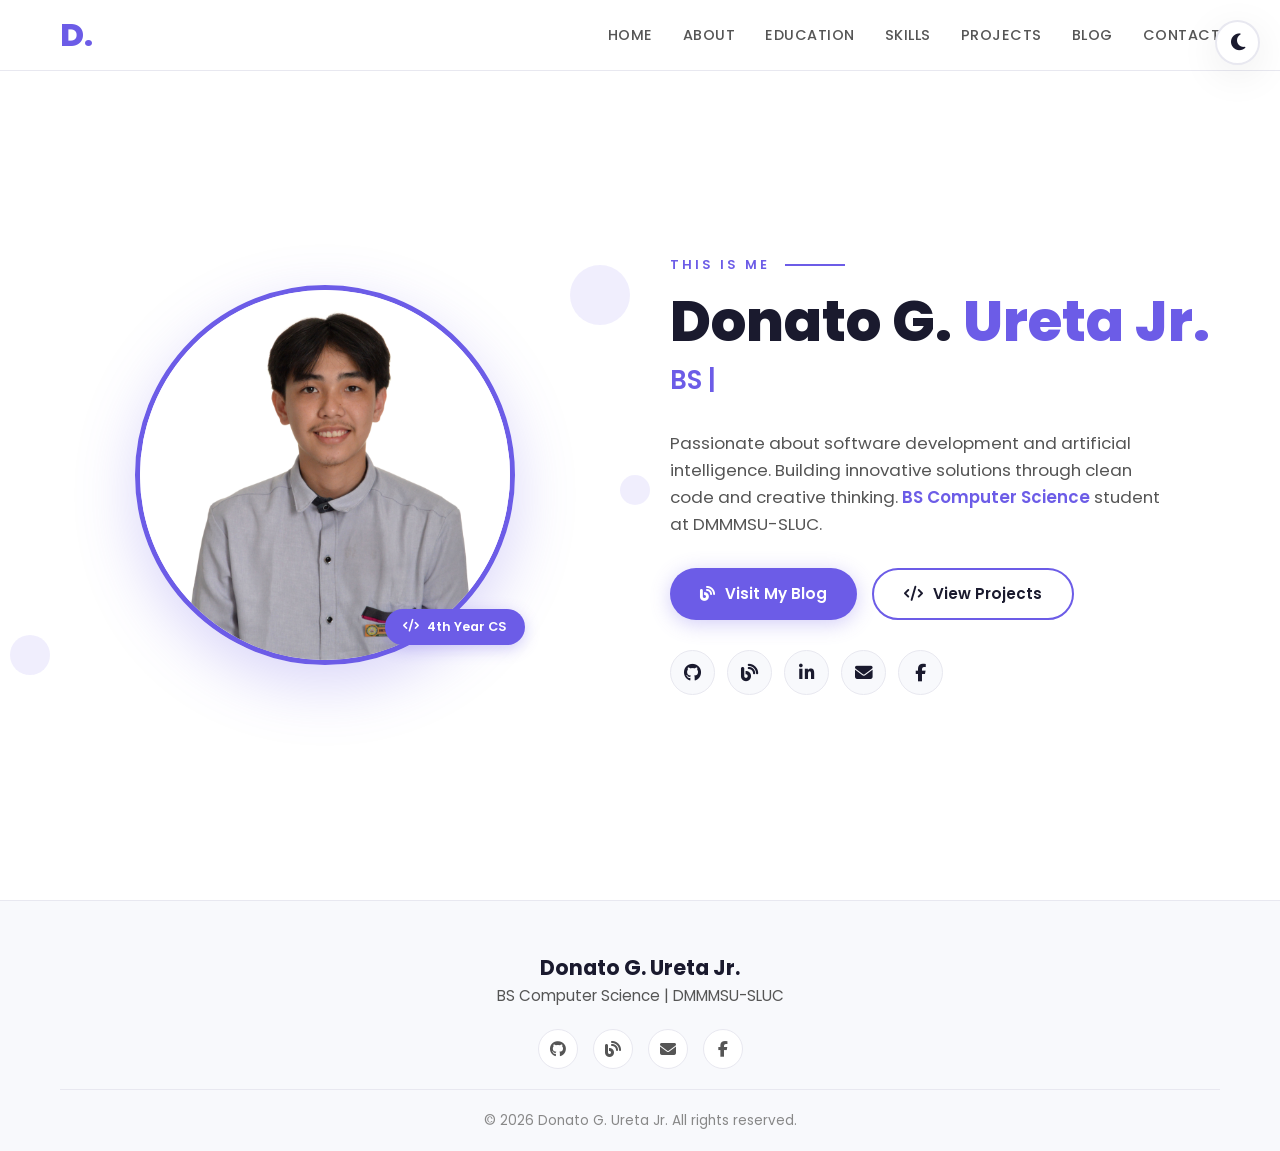
==== commit 86f8dcfd: "Add Facebook icon and clickable email function" ====
--- a/index.html
+++ b/index.html
@@ -84,10 +84,26 @@
                         </a>
                     </div>
                     <div class="home-social">
-                        <a href="https://github.com/djureta23109563-spec" target="_blank" class="social-link"><i class="fab fa-github"></i></a>
-                        <a href="https://react-blog-bpx3.vercel.app" target="_blank" class="social-link"><i class="fas fa-blog"></i></a>
-                        <a href="https://github.com/djureta23109563-spec/react-blog" target="_blank" class="social-link"><i class="fab fa-linkedin-in"></i></a>
-                        <a href="mailto:dj@gmail.com" class="social-link"><i class="fas fa-envelope"></i></a>
+                        <!-- GitHub -->
+                        <a href="https://github.com/djureta23109563-spec" target="_blank" class="social-link" aria-label="GitHub">
+                            <i class="fab fa-github"></i>
+                        </a>
+                        <!-- Blog -->
+                        <a href="https://react-blog-bpx3.vercel.app" target="_blank" class="social-link" aria-label="Blog">
+                            <i class="fas fa-blog"></i>
+                        </a>
+                        <!-- LinkedIn -->
+                        <a href="https://github.com/djureta23109563-spec/react-blog" target="_blank" class="social-link" aria-label="LinkedIn">
+                            <i class="fab fa-linkedin-in"></i>
+                        </a>
+                        <!-- Email (CLICKABLE with function) -->
+                        <a href="#" class="social-link" aria-label="Email" id="emailLink">
+                            <i class="fas fa-envelope"></i>
+                        </a>
+                        <!-- Facebook (NEW) -->
+                        <a href="https://www.facebook.com/share/1DteAxSLZU/" target="_blank" class="social-link" aria-label="Facebook">
+                            <i class="fab fa-facebook-f"></i>
+                        </a>
                     </div>
                 </div>
             </div>
@@ -105,7 +121,8 @@
                 <div class="footer-social">
                     <a href="https://github.com/djureta23109563-spec" target="_blank"><i class="fab fa-github"></i></a>
                     <a href="https://react-blog-bpx3.vercel.app" target="_blank"><i class="fas fa-blog"></i></a>
-                    <a href="mailto:dj@gmail.com"><i class="fas fa-envelope"></i></a>
+                    <a href="#" id="footerEmailLink"><i class="fas fa-envelope"></i></a>
+                    <a href="https://www.facebook.com/share/1DteAxSLZU/" target="_blank"><i class="fab fa-facebook-f"></i></a>
                 </div>
                 <div class="footer-bottom">
                     <p>&copy; 2026 Donato G. Ureta Jr. All rights reserved.</p>
@@ -115,5 +132,38 @@
     </footer>
 
     <script src="js/script.js"></script>
+    
+    <!-- ===== EMAIL FUNCTION ===== -->
+    <script>
+        // Email function - opens default email client
+        function sendEmail() {
+            const email = 'dj@gmail.com';
+            const subject = 'Hello Donato!';
+            const body = 'Hi Donato, I visited your portfolio and would like to get in touch.';
+            
+            window.location.href = `mailto:${email}?subject=${encodeURIComponent(subject)}&body=${encodeURIComponent(body)}`;
+        }
+
+        // Add click event to email links
+        document.addEventListener('DOMContentLoaded', function() {
+            // Home page email link
+            const emailLink = document.getElementById('emailLink');
+            if (emailLink) {
+                emailLink.addEventListener('click', function(e) {
+                    e.preventDefault();
+                    sendEmail();
+                });
+            }
+
+            // Footer email link
+            const footerEmailLink = document.getElementById('footerEmailLink');
+            if (footerEmailLink) {
+                footerEmailLink.addEventListener('click', function(e) {
+                    e.preventDefault();
+                    sendEmail();
+                });
+            }
+        });
+    </script>
 </body>
 </html>
--- a/css/style.css
+++ b/css/style.css
@@ -1,6 +1,1096 @@
-/* ===== MULTI-PAGE STYLES ===== */
-
-/* Page sections - full height */
+/* ===== IMPORTS & RESETS ===== */
+@import url('https://fonts.googleapis.com/css2?family=Poppins:wght@300;400;500;600;700;800;900&display=swap');
+
+* {
+    margin: 0;
+    padding: 0;
+    box-sizing: border-box;
+}
+
+:root {
+    --bg-primary: #ffffff;
+    --bg-secondary: #f8f9fc;
+    --bg-card: #ffffff;
+    --text-primary: #1a1a2e;
+    --text-secondary: #555555;
+    --text-muted: #888888;
+    --accent-color: #6c5ce7;
+    --accent-hover: #5a4bd1;
+    --accent-light: #f0edff;
+    --shadow: 0 10px 40px rgba(0, 0, 0, 0.08);
+    --shadow-hover: 0 20px 60px rgba(0, 0, 0, 0.12);
+    --border-color: #e8e8f0;
+    --nav-bg: rgba(255, 255, 255, 0.97);
+}
+
+[data-theme="dark"] {
+    --bg-primary: #0a0a1a;
+    --bg-secondary: #12122a;
+    --bg-card: #1a1a3e;
+    --text-primary: #e8e8f0;
+    --text-secondary: #b0b0c0;
+    --text-muted: #8888aa;
+    --accent-light: #1a1a4a;
+    --shadow: 0 10px 40px rgba(0, 0, 0, 0.4);
+    --shadow-hover: 0 20px 60px rgba(0, 0, 0, 0.5);
+    --border-color: #2a2a4a;
+    --nav-bg: rgba(10, 10, 26, 0.97);
+}
+
+html {
+    scroll-behavior: smooth;
+}
+
+body {
+    font-family: 'Poppins', sans-serif;
+    background: var(--bg-primary);
+    color: var(--text-primary);
+    line-height: 1.6;
+    transition: background 0.3s ease, color 0.3s ease;
+    overflow-x: hidden;
+}
+
+a {
+    text-decoration: none;
+    color: inherit;
+}
+
+ul {
+    list-style: none;
+}
+
+.container {
+    max-width: 1200px;
+    margin: 0 auto;
+    padding: 0 20px;
+}
+
+/* ===== THEME TOGGLE ===== */
+.theme-toggle {
+    position: fixed;
+    top: 20px;
+    right: 20px;
+    z-index: 1000;
+    background: var(--bg-card);
+    color: var(--text-primary);
+    width: 45px;
+    height: 45px;
+    border-radius: 50%;
+    display: flex;
+    align-items: center;
+    justify-content: center;
+    cursor: pointer;
+    box-shadow: var(--shadow);
+    font-size: 1.2rem;
+    border: 2px solid var(--border-color);
+    transition: all 0.3s ease;
+}
+
+.theme-toggle:hover {
+    transform: rotate(30deg) scale(1.1);
+}
+
+/* ===== BUTTONS ===== */
+.btn {
+    display: inline-flex;
+    align-items: center;
+    gap: 10px;
+    padding: 12px 30px;
+    border-radius: 50px;
+    font-weight: 600;
+    transition: all 0.3s ease;
+    cursor: pointer;
+    border: none;
+    font-size: 0.95rem;
+}
+
+.btn-primary {
+    background: var(--accent-color);
+    color: #fff;
+    box-shadow: 0 4px 20px rgba(108, 92, 231, 0.3);
+}
+
+.btn-primary:hover {
+    background: var(--accent-hover);
+    transform: translateY(-3px);
+    box-shadow: 0 8px 30px rgba(108, 92, 231, 0.4);
+}
+
+.btn-secondary {
+    background: transparent;
+    color: var(--text-primary);
+    border: 2px solid var(--accent-color);
+}
+
+.btn-secondary:hover {
+    background: var(--accent-color);
+    color: #fff;
+    transform: translateY(-3px);
+}
+
+.btn-small {
+    padding: 6px 18px;
+    font-size: 0.85rem;
+}
+
+.btn-submit {
+    width: 100%;
+    justify-content: center;
+}
+
+/* ===== NAVIGATION ===== */
+.navbar {
+    position: fixed;
+    top: 0;
+    left: 0;
+    width: 100%;
+    z-index: 999;
+    background: var(--nav-bg);
+    backdrop-filter: blur(10px);
+    border-bottom: 1px solid var(--border-color);
+    transition: all 0.3s ease;
+}
+
+.nav-container {
+    max-width: 1200px;
+    margin: 0 auto;
+    padding: 0 20px;
+    display: flex;
+    justify-content: space-between;
+    align-items: center;
+    height: 70px;
+}
+
+.nav-logo a {
+    font-size: 2rem;
+    font-weight: 800;
+    color: var(--accent-color);
+}
+
+.nav-logo a span {
+    color: var(--accent-color);
+}
+
+.nav-menu {
+    display: flex;
+    gap: 30px;
+    align-items: center;
+}
+
+.nav-link {
+    font-size: 0.9rem;
+    font-weight: 500;
+    color: var(--text-secondary);
+    transition: all 0.3s ease;
+    position: relative;
+    text-transform: uppercase;
+    letter-spacing: 0.5px;
+}
+
+.nav-link::after {
+    content: '';
+    position: absolute;
+    bottom: -5px;
+    left: 0;
+    width: 0;
+    height: 2px;
+    background: var(--accent-color);
+    transition: width 0.3s ease;
+}
+
+.nav-link:hover {
+    color: var(--accent-color);
+}
+
+.nav-link:hover::after {
+    width: 100%;
+}
+
+.nav-link.active {
+    color: var(--accent-color);
+}
+
+.nav-link.active::after {
+    width: 100%;
+}
+
+.hamburger {
+    display: none;
+    flex-direction: column;
+    gap: 5px;
+    cursor: pointer;
+}
+
+.hamburger span {
+    width: 25px;
+    height: 3px;
+    background: var(--text-primary);
+    border-radius: 3px;
+    transition: all 0.3s ease;
+}
+
+.hamburger.active span:nth-child(1) {
+    transform: rotate(45deg) translate(5px, 5px);
+}
+
+.hamburger.active span:nth-child(2) {
+    opacity: 0;
+}
+
+.hamburger.active span:nth-child(3) {
+    transform: rotate(-45deg) translate(5px, -5px);
+}
+
+/* ===== HOME SECTION ===== */
+.home {
+    min-height: 100vh;
+    display: flex;
+    flex-direction: column;
+    justify-content: center;
+    align-items: center;
+    padding: 100px 20px 50px;
+    background: var(--bg-primary);
+    position: relative;
+}
+
+.home-container {
+    max-width: 1200px;
+    width: 100%;
+}
+
+.home-content {
+    display: grid;
+    grid-template-columns: 1fr 1fr;
+    gap: 60px;
+    align-items: center;
+}
+
+/* Home Image */
+.home-image-wrapper {
+    display: flex;
+    justify-content: center;
+    align-items: center;
+    position: relative;
+}
+
+.image-frame {
+    position: relative;
+    width: 380px;
+    height: 380px;
+}
+
+.image-border {
+    width: 100%;
+    height: 100%;
+    border-radius: 50%;
+    overflow: hidden;
+    border: 5px solid var(--accent-color);
+    box-shadow: 0 20px 60px rgba(108, 92, 231, 0.25);
+    position: relative;
+}
+
+.image-border img {
+    width: 100%;
+    height: 100%;
+    object-fit: cover;
+}
+
+.image-badge {
+    position: absolute;
+    bottom: 20px;
+    right: -10px;
+    background: var(--accent-color);
+    color: #fff;
+    padding: 8px 18px;
+    border-radius: 50px;
+    font-size: 0.8rem;
+    font-weight: 600;
+    box-shadow: 0 4px 15px rgba(108, 92, 231, 0.3);
+    display: flex;
+    align-items: center;
+    gap: 8px;
+}
+
+.floating-shapes {
+    position: absolute;
+    top: 0;
+    left: 0;
+    width: 100%;
+    height: 100%;
+    pointer-events: none;
+}
+
+.shape {
+    position: absolute;
+    border-radius: 50%;
+    background: var(--accent-color);
+    opacity: 0.1;
+}
+
+.shape-1 {
+    width: 60px;
+    height: 60px;
+    top: -20px;
+    right: -20px;
+    animation: float 6s ease-in-out infinite;
+}
+
+.shape-2 {
+    width: 40px;
+    height: 40px;
+    bottom: -10px;
+    left: -30px;
+    animation: float 8s ease-in-out infinite reverse;
+}
+
+.shape-3 {
+    width: 30px;
+    height: 30px;
+    top: 50%;
+    right: -40px;
+    animation: float 7s ease-in-out infinite;
+}
+
+/* Home Text */
+.home-text {
+    animation: fadeInUp 1s ease;
+}
+
+.home-greeting {
+    display: flex;
+    align-items: center;
+    gap: 15px;
+    margin-bottom: 15px;
+}
+
+.greeting-label {
+    font-size: 0.8rem;
+    font-weight: 600;
+    color: var(--accent-color);
+    text-transform: uppercase;
+    letter-spacing: 3px;
+}
+
+.greeting-line {
+    flex: 1;
+    max-width: 60px;
+    height: 2px;
+    background: var(--accent-color);
+}
+
+.home-name {
+    font-size: 3.5rem;
+    font-weight: 800;
+    color: var(--text-primary);
+    margin-bottom: 8px;
+    line-height: 1.1;
+}
+
+.home-name span {
+    color: var(--accent-color);
+}
+
+.home-title-wrapper {
+    margin-bottom: 20px;
+    min-height: 50px;
+}
+
+.home-title {
+    font-size: 1.6rem;
+    font-weight: 600;
+    color: var(--accent-color);
+}
+
+.typed-text {
+    display: inline-block;
+}
+
+.cursor {
+    display: inline-block;
+    animation: blink 1s step-end infinite;
+}
+
+.home-description {
+    font-size: 1.05rem;
+    color: var(--text-secondary);
+    max-width: 500px;
+    margin-bottom: 30px;
+}
+
+.highlight-text {
+    color: var(--accent-color);
+    font-weight: 600;
+}
+
+.home-buttons {
+    display: flex;
+    gap: 15px;
+    margin-bottom: 30px;
+    flex-wrap: wrap;
+}
+
+.home-social {
+    display: flex;
+    gap: 12px;
+}
+
+.social-link {
+    width: 45px;
+    height: 45px;
+    border-radius: 50%;
+    background: var(--bg-secondary);
+    color: var(--text-primary);
+    display: flex;
+    align-items: center;
+    justify-content: center;
+    transition: all 0.3s ease;
+    font-size: 1.1rem;
+    border: 1px solid var(--border-color);
+}
+
+.social-link:hover {
+    background: var(--accent-color);
+    color: #fff;
+    transform: translateY(-5px);
+    border-color: var(--accent-color);
+}
+
+.home-scroll {
+    margin-top: 50px;
+    text-align: center;
+}
+
+.scroll-down {
+    display: flex;
+    flex-direction: column;
+    align-items: center;
+    gap: 5px;
+    color: var(--text-secondary);
+    font-size: 0.8rem;
+    text-transform: uppercase;
+    letter-spacing: 1px;
+    animation: bounce 2s infinite;
+}
+
+.scroll-down i {
+    font-size: 1rem;
+    margin-top: 3px;
+}
+
+/* ===== SECTION HEADER ===== */
+.section-header {
+    text-align: center;
+    margin-bottom: 60px;
+}
+
+.section-subtitle {
+    font-size: 0.8rem;
+    font-weight: 600;
+    color: var(--accent-color);
+    text-transform: uppercase;
+    letter-spacing: 3px;
+    display: block;
+    margin-bottom: 10px;
+}
+
+.section-title {
+    font-size: 2.5rem;
+    font-weight: 700;
+    color: var(--text-primary);
+    margin-bottom: 10px;
+}
+
+.section-title span {
+    color: var(--accent-color);
+}
+
+.section-line {
+    width: 70px;
+    height: 4px;
+    background: var(--accent-color);
+    margin: 0 auto;
+    border-radius: 2px;
+}
+
+/* ===== ABOUT SECTION ===== */
+.about {
+    padding: 100px 0;
+    background: var(--bg-secondary);
+}
+
+.about-content {
+    max-width: 900px;
+    margin: 0 auto;
+}
+
+.about-text h3 {
+    font-size: 2rem;
+    font-weight: 700;
+    color: var(--text-primary);
+    margin-bottom: 20px;
+}
+
+.about-text h3 span {
+    color: var(--accent-color);
+}
+
+.about-text p {
+    color: var(--text-secondary);
+    margin-bottom: 20px;
+    font-size: 1.05rem;
+}
+
+.about-details {
+    margin: 35px 0;
+    background: var(--bg-card);
+    padding: 30px;
+    border-radius: 15px;
+    box-shadow: var(--shadow);
+    border: 1px solid var(--border-color);
+}
+
+.about-details h4 {
+    font-size: 1.1rem;
+    font-weight: 600;
+    color: var(--text-primary);
+    margin-bottom: 20px;
+    text-transform: uppercase;
+    letter-spacing: 1px;
+}
+
+.details-grid {
+    display: grid;
+    grid-template-columns: repeat(2, 1fr);
+    gap: 12px 30px;
+}
+
+.detail-item {
+    display: flex;
+    align-items: center;
+    gap: 10px;
+    padding: 8px 0;
+    border-bottom: 1px solid var(--border-color);
+}
+
+.detail-item:last-child {
+    border-bottom: none;
+}
+
+.detail-label {
+    font-weight: 600;
+    color: var(--text-primary);
+    min-width: 90px;
+}
+
+.detail-value {
+    color: var(--text-secondary);
+}
+
+.about-cta {
+    display: flex;
+    gap: 15px;
+    flex-wrap: wrap;
+    margin-top: 10px;
+}
+
+/* ===== EDUCATION SECTION ===== */
+.education {
+    padding: 100px 0;
+    background: var(--bg-primary);
+}
+
+.education-timeline {
+    position: relative;
+    max-width: 800px;
+    margin: 0 auto;
+}
+
+.education-timeline::before {
+    content: '';
+    position: absolute;
+    left: 30px;
+    top: 0;
+    height: 100%;
+    width: 3px;
+    background: linear-gradient(to bottom, var(--accent-color), #a29bfe);
+}
+
+.timeline-item {
+    position: relative;
+    padding-left: 80px;
+    margin-bottom: 50px;
+}
+
+.timeline-item:last-child {
+    margin-bottom: 0;
+}
+
+.timeline-icon {
+    position: absolute;
+    left: 0;
+    top: 0;
+    width: 60px;
+    height: 60px;
+    border-radius: 50%;
+    background: var(--accent-color);
+    color: #fff;
+    display: flex;
+    align-items: center;
+    justify-content: center;
+    font-size: 1.5rem;
+    box-shadow: 0 4px 15px rgba(108, 92, 231, 0.3);
+}
+
+.timeline-content {
+    background: var(--bg-card);
+    padding: 25px 30px;
+    border-radius: 15px;
+    box-shadow: var(--shadow);
+    border: 1px solid var(--border-color);
+    transition: all 0.3s ease;
+}
+
+.timeline-content:hover {
+    transform: translateX(5px);
+    box-shadow: var(--shadow-hover);
+}
+
+.timeline-date {
+    font-size: 0.85rem;
+    font-weight: 600;
+    color: var(--accent-color);
+    margin-bottom: 5px;
+}
+
+.timeline-content h3 {
+    font-size: 1.3rem;
+    font-weight: 600;
+    color: var(--text-primary);
+}
+
+.timeline-content h4 {
+    font-size: 1rem;
+    font-weight: 500;
+    color: var(--text-secondary);
+    margin-bottom: 10px;
+}
+
+.timeline-content p {
+    color: var(--text-muted);
+    font-size: 0.95rem;
+}
+
+.timeline-tags {
+    display: flex;
+    gap: 10px;
+    flex-wrap: wrap;
+    margin-top: 12px;
+}
+
+.tag {
+    padding: 4px 14px;
+    border-radius: 50px;
+    background: var(--accent-light);
+    color: var(--accent-color);
+    font-size: 0.75rem;
+    font-weight: 600;
+    border: 1px solid var(--border-color);
+}
+
+/* ===== SKILLS SECTION ===== */
+.skills {
+    padding: 100px 0;
+    background: var(--bg-secondary);
+}
+
+.skills-text {
+    text-align: center;
+    max-width: 600px;
+    margin: 0 auto 50px;
+}
+
+.skills-text p {
+    color: var(--text-secondary);
+    font-size: 1.05rem;
+}
+
+.skills-grid {
+    display: grid;
+    grid-template-columns: repeat(2, 1fr);
+    gap: 25px;
+    max-width: 800px;
+    margin: 0 auto;
+}
+
+.skill-card {
+    background: var(--bg-card);
+    padding: 20px 25px;
+    border-radius: 12px;
+    box-shadow: var(--shadow);
+    border: 1px solid var(--border-color);
+    display: flex;
+    align-items: center;
+    gap: 20px;
+    transition: all 0.3s ease;
+}
+
+.skill-card:hover {
+    transform: translateY(-3px);
+    box-shadow: var(--shadow-hover);
+}
+
+.skill-icon {
+    width: 50px;
+    height: 50px;
+    min-width: 50px;
+    border-radius: 12px;
+    background: var(--accent-light);
+    color: var(--accent-color);
+    display: flex;
+    align-items: center;
+    justify-content: center;
+    font-size: 1.5rem;
+}
+
+.skill-info {
+    flex: 1;
+}
+
+.skill-header {
+    display: flex;
+    justify-content: space-between;
+    align-items: center;
+    margin-bottom: 6px;
+}
+
+.skill-header h4 {
+    font-size: 0.95rem;
+    font-weight: 500;
+    color: var(--text-primary);
+}
+
+.skill-percent {
+    font-size: 0.85rem;
+    font-weight: 600;
+    color: var(--accent-color);
+}
+
+.skill-bar {
+    width: 100%;
+    height: 6px;
+    background: var(--border-color);
+    border-radius: 3px;
+    overflow: hidden;
+}
+
+.skill-progress {
+    height: 100%;
+    background: linear-gradient(to right, var(--accent-color), #a29bfe);
+    border-radius: 3px;
+    width: 0;
+    transition: width 1.5s ease;
+}
+
+/* ===== PROJECTS SECTION ===== */
+.projects {
+    padding: 100px 0;
+    background: var(--bg-primary);
+}
+
+.projects-grid {
+    display: grid;
+    grid-template-columns: repeat(3, 1fr);
+    gap: 30px;
+}
+
+.project-card {
+    background: var(--bg-card);
+    border-radius: 15px;
+    overflow: hidden;
+    box-shadow: var(--shadow);
+    border: 1px solid var(--border-color);
+    transition: all 0.3s ease;
+}
+
+.project-card:hover {
+    transform: translateY(-5px);
+    box-shadow: var(--shadow-hover);
+}
+
+.project-image {
+    height: 180px;
+    background: linear-gradient(135deg, var(--accent-color), #a29bfe);
+    display: flex;
+    align-items: center;
+    justify-content: center;
+    font-size: 3.5rem;
+    color: rgba(255, 255, 255, 0.3);
+    position: relative;
+}
+
+.project-overlay {
+    position: absolute;
+    top: 0;
+    left: 0;
+    width: 100%;
+    height: 100%;
+    background: rgba(108, 92, 231, 0.85);
+    display: flex;
+    align-items: center;
+    justify-content: center;
+    opacity: 0;
+    transition: opacity 0.3s ease;
+}
+
+.project-card:hover .project-overlay {
+    opacity: 1;
+}
+
+.project-link {
+    width: 50px;
+    height: 50px;
+    border-radius: 50%;
+    background: #fff;
+    color: var(--accent-color);
+    display: flex;
+    align-items: center;
+    justify-content: center;
+    font-size: 1.2rem;
+    transition: all 0.3s ease;
+}
+
+.project-link:hover {
+    transform: scale(1.1);
+}
+
+.project-content {
+    padding: 20px 25px;
+}
+
+.project-content h3 {
+    font-size: 1.15rem;
+    font-weight: 600;
+    color: var(--text-primary);
+    margin-bottom: 8px;
+}
+
+.project-content p {
+    font-size: 0.9rem;
+    color: var(--text-secondary);
+    margin-bottom: 12px;
+}
+
+.project-tech {
+    display: flex;
+    gap: 8px;
+    flex-wrap: wrap;
+    margin-bottom: 15px;
+}
+
+.project-tech span {
+    padding: 3px 12px;
+    border-radius: 50px;
+    background: var(--accent-light);
+    color: var(--accent-color);
+    font-size: 0.75rem;
+    font-weight: 500;
+}
+
+.project-links {
+    display: flex;
+    gap: 10px;
+    flex-wrap: wrap;
+}
+
+/* ===== CONTACT SECTION ===== */
+.contact {
+    padding: 100px 0;
+    background: var(--bg-secondary);
+}
+
+.contact-content {
+    display: grid;
+    grid-template-columns: 1fr 1.5fr;
+    gap: 50px;
+    max-width: 1000px;
+    margin: 0 auto;
+}
+
+.contact-info h3 {
+    font-size: 1.8rem;
+    font-weight: 700;
+    color: var(--text-primary);
+    margin-bottom: 15px;
+}
+
+.contact-info > p {
+    color: var(--text-secondary);
+    margin-bottom: 30px;
+}
+
+.contact-details {
+    display: flex;
+    flex-direction: column;
+    gap: 20px;
+}
+
+.contact-item {
+    display: flex;
+    align-items: center;
+    gap: 18px;
+}
+
+.contact-icon {
+    width: 45px;
+    height: 45px;
+    min-width: 45px;
+    border-radius: 50%;
+    background: var(--accent-light);
+    color: var(--accent-color);
+    display: flex;
+    align-items: center;
+    justify-content: center;
+    font-size: 1.1rem;
+}
+
+.contact-item h4 {
+    font-size: 0.85rem;
+    font-weight: 600;
+    color: var(--text-secondary);
+    text-transform: uppercase;
+    letter-spacing: 0.5px;
+}
+
+.contact-item a,
+.contact-item span {
+    color: var(--text-primary);
+    font-weight: 500;
+}
+
+.contact-item a:hover {
+    color: var(--accent-color);
+}
+
+.contact-form-wrapper {
+    background: var(--bg-card);
+    padding: 35px;
+    border-radius: 15px;
+    box-shadow: var(--shadow);
+    border: 1px solid var(--border-color);
+}
+
+.contact-form {
+    display: flex;
+    flex-direction: column;
+    gap: 18px;
+}
+
+.form-group {
+    position: relative;
+}
+
+.form-group input,
+.form-group textarea {
+    width: 100%;
+    padding: 14px 18px;
+    border: 2px solid var(--border-color);
+    border-radius: 10px;
+    background: var(--bg-secondary);
+    color: var(--text-primary);
+    font-family: 'Poppins', sans-serif;
+    font-size: 0.95rem;
+    transition: all 0.3s ease;
+}
+
+.form-group input:focus,
+.form-group textarea:focus {
+    outline: none;
+    border-color: var(--accent-color);
+    box-shadow: 0 0 0 4px rgba(108, 92, 231, 0.1);
+}
+
+.form-group textarea {
+    resize: vertical;
+    min-height: 120px;
+}
+
+.error-message {
+    color: #e74c3c;
+    font-size: 0.8rem;
+    margin-top: 5px;
+    display: none;
+}
+
+.error-message.show {
+    display: block;
+}
+
+/* ===== FOOTER ===== */
+.footer {
+    background: var(--bg-secondary);
+    border-top: 1px solid var(--border-color);
+    padding: 50px 0 20px;
+}
+
+.footer-content {
+    display: flex;
+    flex-direction: column;
+    align-items: center;
+    gap: 20px;
+}
+
+.footer-text {
+    text-align: center;
+}
+
+.footer-text h3 {
+    font-size: 1.3rem;
+    font-weight: 700;
+    color: var(--text-primary);
+}
+
+.footer-text p {
+    color: var(--text-secondary);
+    font-size: 0.95rem;
+}
+
+.footer-social {
+    display: flex;
+    gap: 15px;
+}
+
+.footer-social a {
+    width: 40px;
+    height: 40px;
+    border-radius: 50%;
+    background: var(--bg-card);
+    color: var(--text-secondary);
+    display: flex;
+    align-items: center;
+    justify-content: center;
+    transition: all 0.3s ease;
+    border: 1px solid var(--border-color);
+}
+
+.footer-social a:hover {
+    background: var(--accent-color);
+    color: #fff;
+    transform: translateY(-3px);
+}
+
+.footer-bottom {
+    text-align: center;
+    padding-top: 20px;
+    border-top: 1px solid var(--border-color);
+    width: 100%;
+}
+
+.footer-bottom p {
+    color: var(--text-muted);
+    font-size: 0.85rem;
+}
+
+/* ===== PAGE SECTIONS (Multi-page) ===== */
 .page-section {
     min-height: calc(100vh - 200px);
     padding: 120px 0 80px;
@@ -8,7 +1098,6 @@
     align-items: center;
 }
 
-/* Blog redirect page */
 .blog-redirect {
     min-height: calc(100vh - 200px);
     padding: 120px 0 80px;
@@ -20,20 +1109,181 @@
 .blog-content {
     max-width: 600px;
     margin: 0 auto;
-}
-
-/* Active navigation link */
-.nav-link.active {
-    color: var(--accent-color);
-}
-.nav-link.active::after {
-    width: 100%;
-}
-
-/* Responsive adjustments for multi-page */
+    text-align: center;
+}
+
+/* ===== ANIMATIONS ===== */
+@keyframes fadeInUp {
+    from {
+        opacity: 0;
+        transform: translateY(30px);
+    }
+    to {
+        opacity: 1;
+        transform: translateY(0);
+    }
+}
+
+@keyframes wave {
+    0%,
+    100% {
+        transform: rotate(0deg);
+    }
+    25% {
+        transform: rotate(15deg);
+    }
+    75% {
+        transform: rotate(-15deg);
+    }
+}
+
+@keyframes blink {
+    0%,
+    100% {
+        opacity: 1;
+    }
+    50% {
+        opacity: 0;
+    }
+}
+
+@keyframes float {
+    0%,
+    100% {
+        transform: translate(0, 0) rotate(0deg);
+    }
+    50% {
+        transform: translate(10px, -15px) rotate(180deg);
+    }
+}
+
+@keyframes bounce {
+    0%,
+    100% {
+        transform: translateY(0);
+    }
+    50% {
+        transform: translateY(10px);
+    }
+}
+
+/* ===== RESPONSIVE ===== */
+@media (max-width: 992px) {
+    .home-content {
+        grid-template-columns: 1fr;
+        text-align: center;
+        gap: 40px;
+    }
+    .home-text {
+        order: 2;
+    }
+    .home-image-wrapper {
+        order: 1;
+    }
+    .home-description {
+        margin: 0 auto 30px;
+    }
+    .home-buttons {
+        justify-content: center;
+    }
+    .home-social {
+        justify-content: center;
+    }
+    .image-frame {
+        width: 300px;
+        height: 300px;
+    }
+    .projects-grid {
+        grid-template-columns: repeat(2, 1fr);
+    }
+    .contact-content {
+        grid-template-columns: 1fr;
+    }
+}
+
 @media (max-width: 768px) {
+    .nav-menu {
+        position: fixed;
+        top: 70px;
+        left: -100%;
+        width: 100%;
+        height: calc(100vh - 70px);
+        background: var(--nav-bg);
+        flex-direction: column;
+        padding: 40px 20px;
+        transition: left 0.3s ease;
+    }
+    .nav-menu.active {
+        left: 0;
+    }
+    .hamburger {
+        display: flex;
+    }
+    .home-name {
+        font-size: 2.5rem;
+    }
+    .home-title {
+        font-size: 1.3rem;
+    }
+    .section-title {
+        font-size: 2rem;
+    }
+    .image-frame {
+        width: 250px;
+        height: 250px;
+    }
+    .details-grid {
+        grid-template-columns: 1fr;
+    }
+    .skills-grid {
+        grid-template-columns: 1fr;
+    }
+    .projects-grid {
+        grid-template-columns: 1fr;
+    }
+    .timeline-item {
+        padding-left: 60px;
+    }
+    .timeline-icon {
+        width: 45px;
+        height: 45px;
+        font-size: 1.2rem;
+    }
+    .contact-details {
+        flex-direction: column;
+    }
+    .contact-form-wrapper {
+        padding: 25px;
+    }
     .page-section {
         padding: 100px 0 60px;
         min-height: auto;
     }
+}
+
+@media (max-width: 480px) {
+    .home-name {
+        font-size: 2rem;
+    }
+    .image-frame {
+        width: 200px;
+        height: 200px;
+    }
+    .home-buttons {
+        flex-direction: column;
+        align-items: center;
+        width: 100%;
+    }
+    .home-buttons .btn {
+        width: 100%;
+        justify-content: center;
+    }
+    .detail-item {
+        flex-direction: column;
+        align-items: flex-start;
+        gap: 2px;
+    }
+    .detail-label {
+        min-width: auto;
+    }
 }
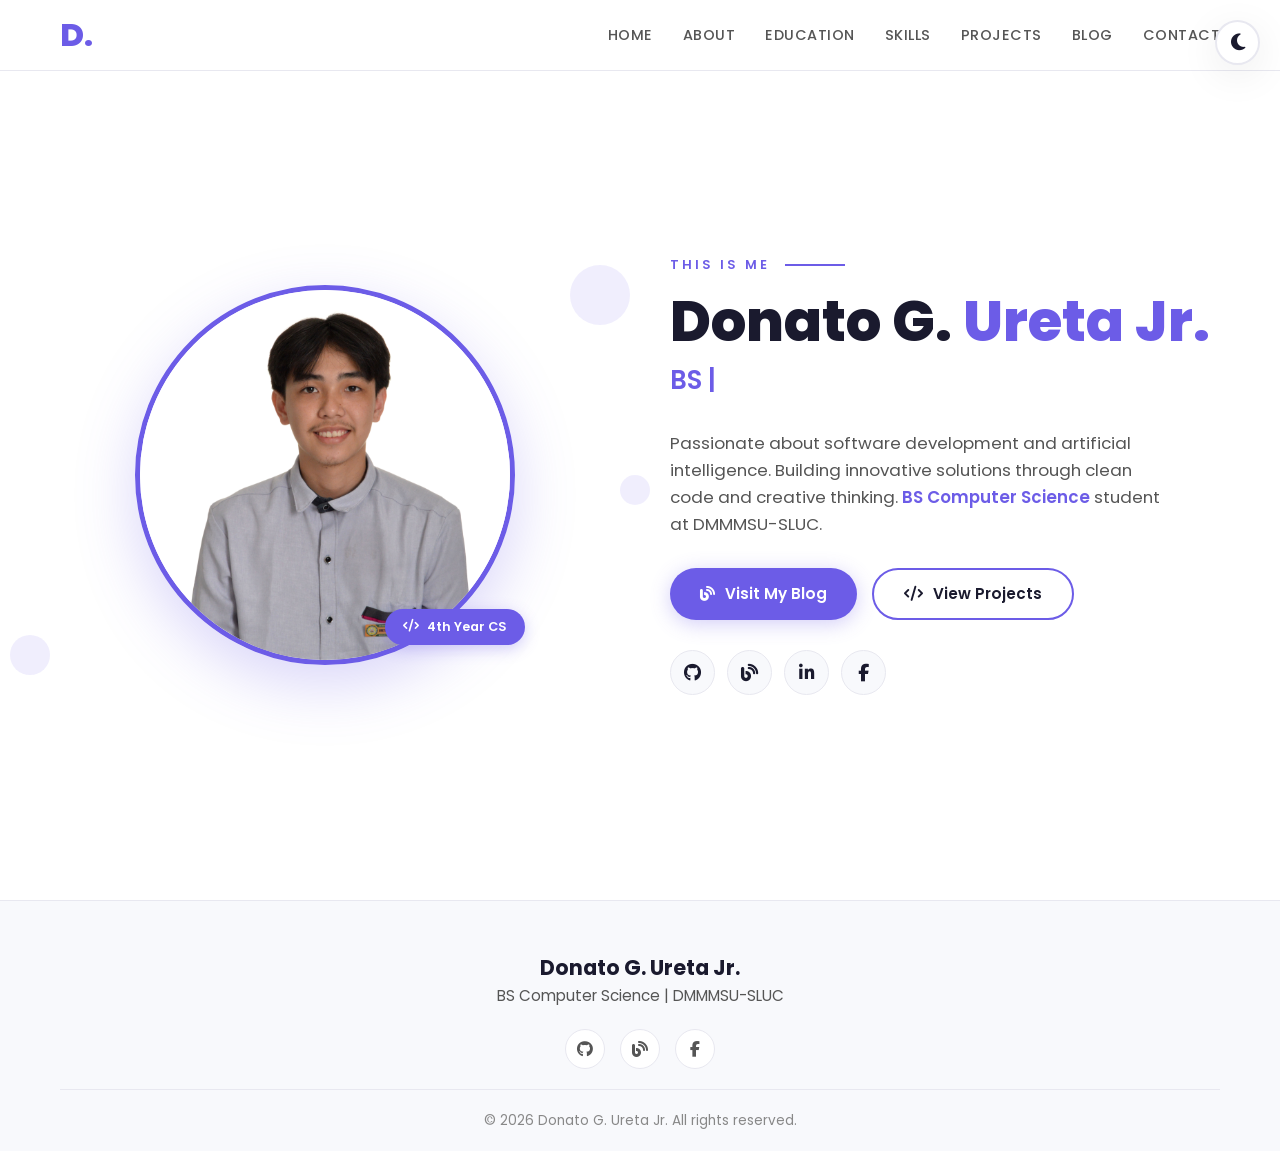
==== commit f7c96c36: "Remove email icon from home and footer" ====
--- a/index.html
+++ b/index.html
@@ -96,11 +96,7 @@
                         <a href="https://github.com/djureta23109563-spec/react-blog" target="_blank" class="social-link" aria-label="LinkedIn">
                             <i class="fab fa-linkedin-in"></i>
                         </a>
-                        <!-- Email (CLICKABLE with function) -->
-                        <a href="#" class="social-link" aria-label="Email" id="emailLink">
-                            <i class="fas fa-envelope"></i>
-                        </a>
-                        <!-- Facebook (NEW) -->
+                        <!-- Facebook -->
                         <a href="https://www.facebook.com/share/1DteAxSLZU/" target="_blank" class="social-link" aria-label="Facebook">
                             <i class="fab fa-facebook-f"></i>
                         </a>
@@ -121,7 +117,6 @@
                 <div class="footer-social">
                     <a href="https://github.com/djureta23109563-spec" target="_blank"><i class="fab fa-github"></i></a>
                     <a href="https://react-blog-bpx3.vercel.app" target="_blank"><i class="fas fa-blog"></i></a>
-                    <a href="#" id="footerEmailLink"><i class="fas fa-envelope"></i></a>
                     <a href="https://www.facebook.com/share/1DteAxSLZU/" target="_blank"><i class="fab fa-facebook-f"></i></a>
                 </div>
                 <div class="footer-bottom">
@@ -132,38 +127,5 @@
     </footer>
 
     <script src="js/script.js"></script>
-    
-    <!-- ===== EMAIL FUNCTION ===== -->
-    <script>
-        // Email function - opens default email client
-        function sendEmail() {
-            const email = 'dj@gmail.com';
-            const subject = 'Hello Donato!';
-            const body = 'Hi Donato, I visited your portfolio and would like to get in touch.';
-            
-            window.location.href = `mailto:${email}?subject=${encodeURIComponent(subject)}&body=${encodeURIComponent(body)}`;
-        }
-
-        // Add click event to email links
-        document.addEventListener('DOMContentLoaded', function() {
-            // Home page email link
-            const emailLink = document.getElementById('emailLink');
-            if (emailLink) {
-                emailLink.addEventListener('click', function(e) {
-                    e.preventDefault();
-                    sendEmail();
-                });
-            }
-
-            // Footer email link
-            const footerEmailLink = document.getElementById('footerEmailLink');
-            if (footerEmailLink) {
-                footerEmailLink.addEventListener('click', function(e) {
-                    e.preventDefault();
-                    sendEmail();
-                });
-            }
-        });
-    </script>
 </body>
 </html>
